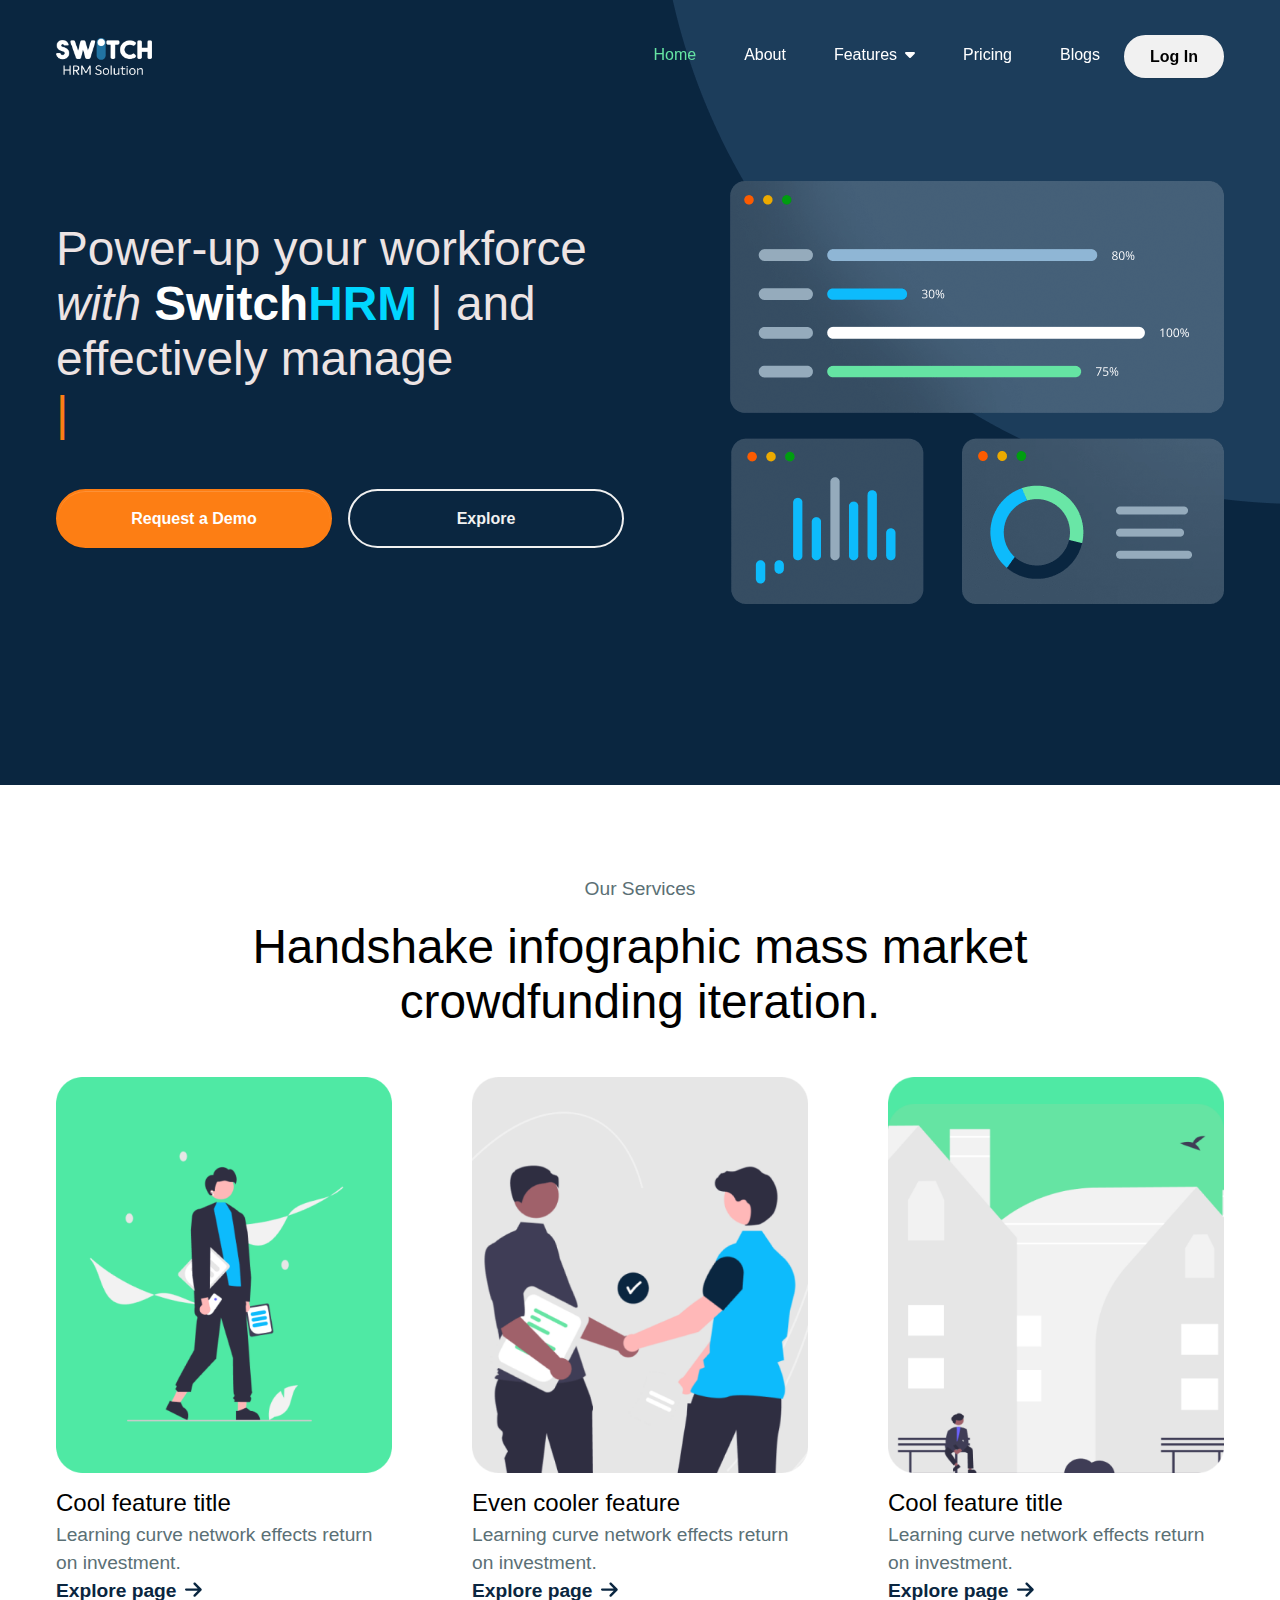
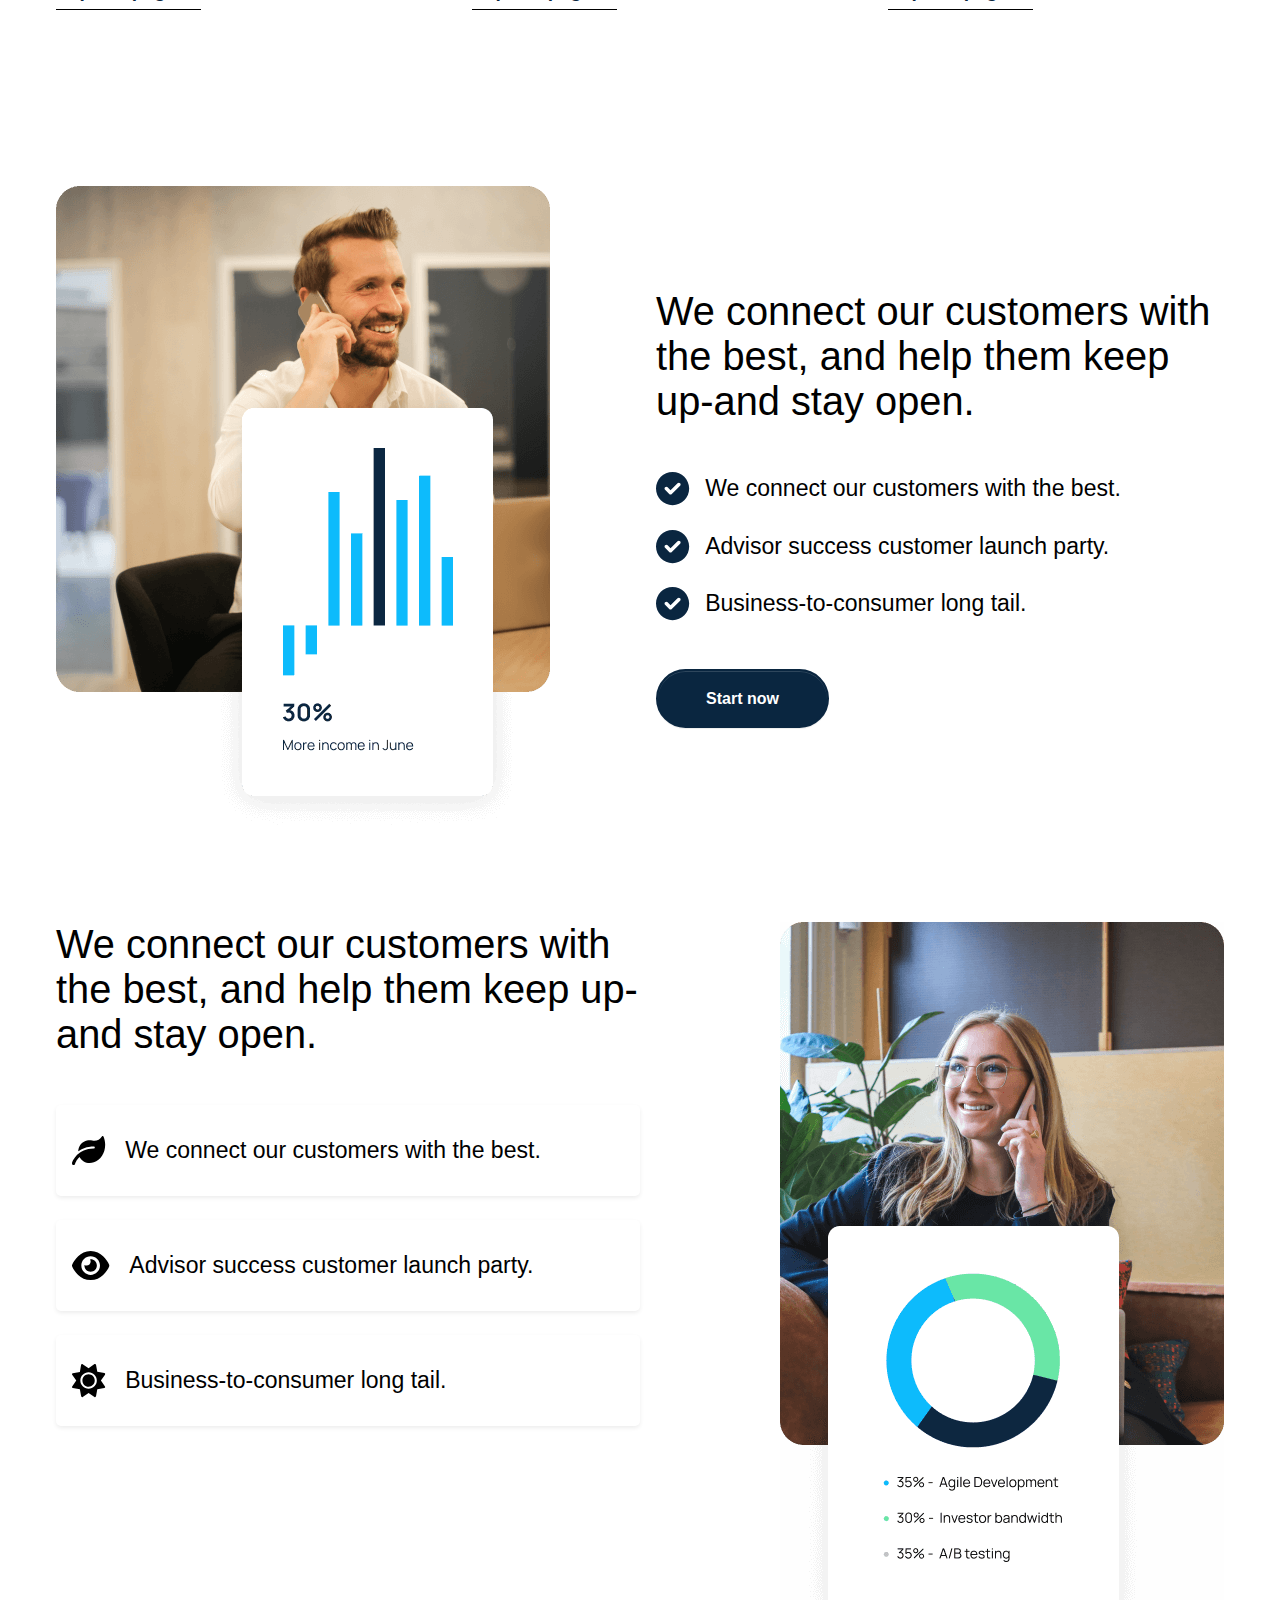
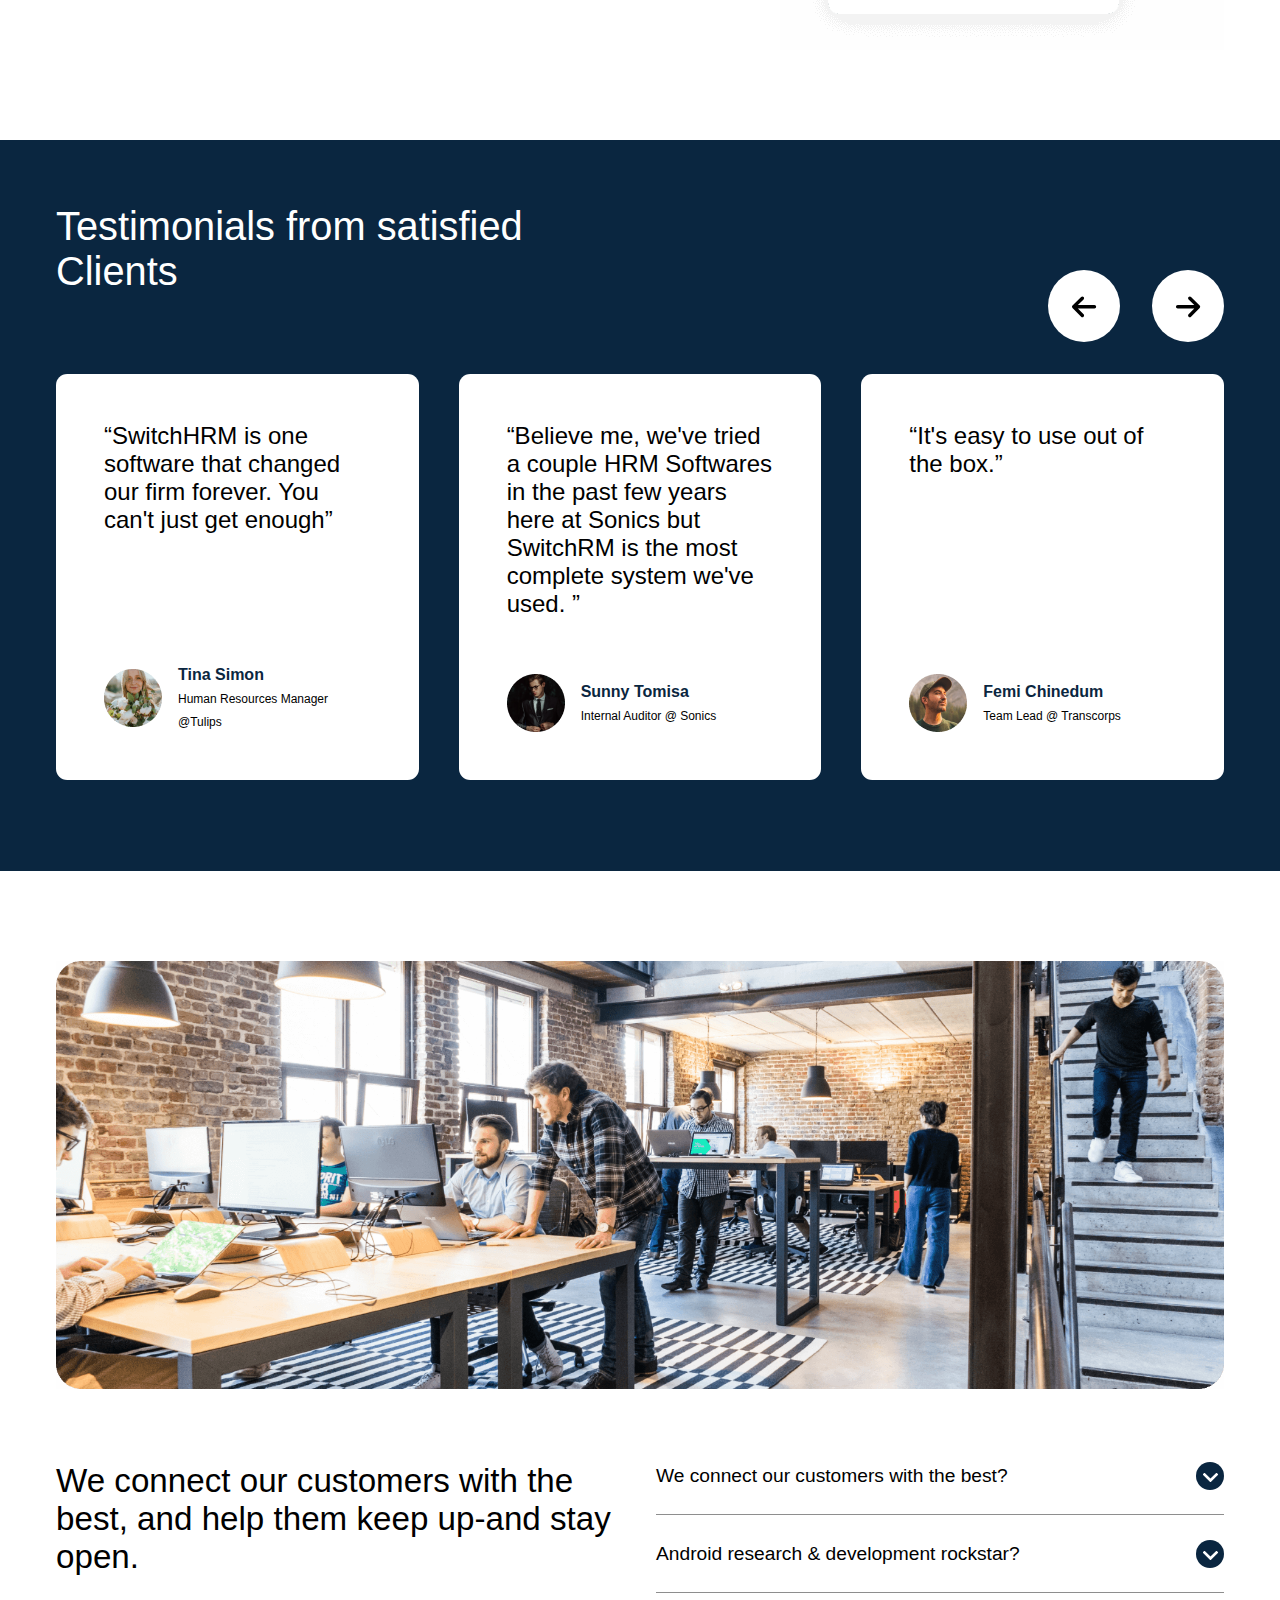
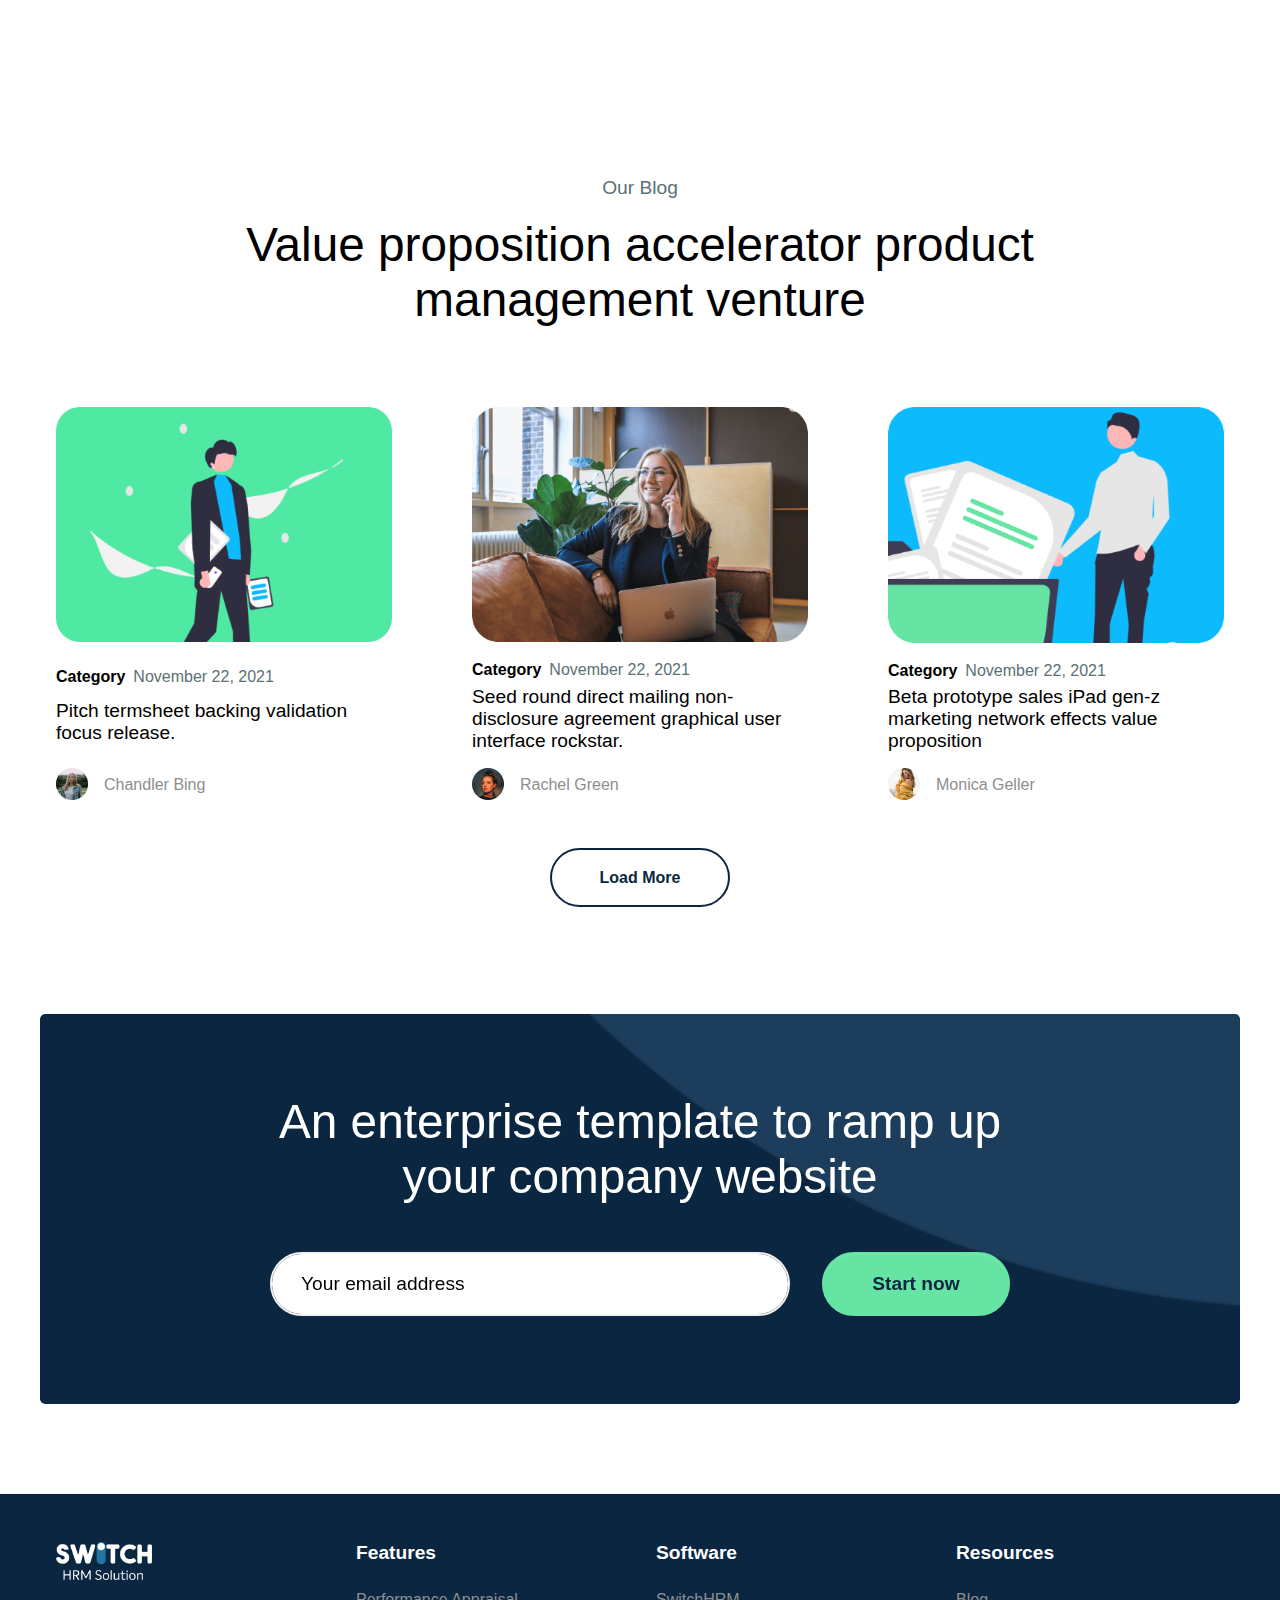
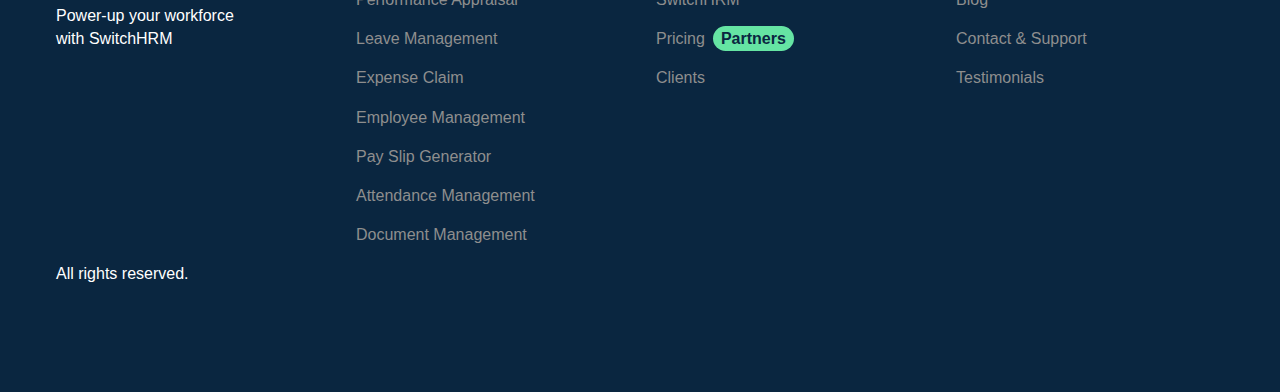
==== index.html @ 2dba0099 "homepage, features, contact sales" ====
<!DOCTYPE html>
<html lang="en-US" dir="ltr">

  <head>
    <meta charset="utf-8">
    <meta http-equiv="X-UA-Compatible" content="IE=edge">
    <meta name="viewport" content="width=device-width, initial-scale=1">

    <title>SwitchHRM</title>


    <!-- ===============================================-->
    <!--    Favicons-->
    <!-- ===============================================-->
    <link rel="apple-touch-icon" sizes="180x180" href="assets/img/favicons/apple-touch-icon.png">
    <link rel="icon" type="image/png" sizes="32x32" href="assets/img/favicons/favicon-32x32.png">
    <link rel="icon" type="image/png" sizes="16x16" href="assets/img/favicons/favicon-16x16.png">
    <link rel="shortcut icon" type="image/x-icon" href="assets/img/favicons/favicon.ico">
    <meta name="theme-color" content="#ffffff">


    <!-- ===============================================-->
    <!--    Stylesheets-->
    <!-- ===============================================-->
    <link rel="preconnect" href="https://fonts.gstatic.com">
    <link href="https://fonts.googleapis.com/css2?family=Manrope:wght@200;300;400;500;600;700&amp;display=swap" rel="stylesheet">
    <link href="vendors/bootstrap/bootstrap.min.css" rel="stylesheet">
    <link href="vendors/prism/prism.css" rel="stylesheet">
    <link href="vendors/swiper/swiper-bundle.min.css" rel="stylesheet">
    <link href="assets/css/theme.css" rel="stylesheet" />

  </head>


  <body>

    <main class="main" id="top">
      <nav class="navbar navbar-expand-lg fixed-top navbar-dark" data-navbar-on-scroll="data-navbar-on-scroll">
        <div class="container"><a class="navbar-brand" href="index.html"><img src="assets/img/Logo.png" class="logo" alt="" /></a>
          <button class="navbar-toggler" type="button" data-bs-toggle="collapse" data-bs-target="#navbarSupportedContent" aria-controls="navbarSupportedContent" aria-expanded="false" aria-label="Toggle navigation"><i class="fa-solid fa-bars text-white fs-3"></i></button>
          <div class="collapse navbar-collapse" id="navbarSupportedContent">
            <ul class="navbar-nav ms-auto mt-2 mt-lg-0">
              <li class="nav-item"><a class="nav-link active" aria-current="page" href="index.html">Home</a></li>
              <li class="nav-item"><a class="nav-link" aria-current="page" href="#">About</a></li>
              <li class="nav-item"><a class="nav-link" aria-current="page" href="#">Features<i class="fa-solid fa-caret-down ms-2"></i></a></li>
              <li class="nav-item"><a class="nav-link" aria-current="page" href="#">Pricing</a></li>
              <li class="nav-item"><a class="nav-link" aria-current="page" href="#">Blogs</a></li>
              <li class="nav-item mt-2 mt-lg-0"><a class="nav-link btn btn-light text-black w-md-25 w-50 w-lg-100" aria-current="page" href="#">Log In</a></li>
            </ul>
          </div>
        </div>
      </nav>
      <div class="bg-dark"><img class="img-fluid position-absolute end-0" src="assets/img/hero/hero-bg.png" alt="" />


        <section>
          <div class="container">
            <div class="row align-items-center py-lg-8 py-6">
              <div class="col-lg-6 text-center text-lg-start">

                <h1 class="banner fs-5 fs-xl-6 mb-4 pb-4">Power-up your workforce <i class="font-italic">with</i> <span id="switchHRM-text">Switch<span id="HRM-text">HRM</span></span>
                  | and effectively manage 
                  <div class="">
                    <span class="features-typed text-warning"></span>
                  <span style="visibility:hidden;">|</span>

                  </div>
                  
                </h1>
                
                <div class="d-sm-flex align-items-center gap-3">
                  <button class="btn btn-warning text-white mb-3 w-75">Request a Demo</button>
                  <button class="btn btn-outline-light mb-3 w-75">Explore</button>
                </div>
              </div>
              <div class="col-lg-6 text-center text-lg-end mt-3 mt-lg-0"><img class="img-fluid" src="assets/img/hero/hero-graphics.png" alt="" /></div>
            </div>

            <!-- <div class="swiper" id="partners">
              <div class="swiper-container swiper-shadow swiper-theme" data-swiper='{"slidesPerView":2,"breakpoints":{"640":{"slidesPerView":2,"spaceBetween":20},"768":{"slidesPerView":4,"spaceBetween":40},"992":{"slidesPerView":5,"spaceBetween":40},"1024":{"slidesPerView":4,"spaceBetween":50},"1025":{"slidesPerView":6,"spaceBetween":50}},"spaceBetween":10,"grabCursor":true,"pagination":{"el":".swiper-pagination","clickable":true},"loop":true,"freeMode":true,"autoplay":{"delay":2500,"disableOnInteraction":false}}'>
                <div class="swiper-wrapper">
                  <div class="swiper-slide text-center"><img src="assets/img/logos/boldo.png" alt="" /></div>
                  <div class="swiper-slide text-center"><img src="assets/img/logos/presto.png" alt="" /></div>
                  <div class="swiper-slide text-center"><img src="assets/img/logos/boldo.png" alt="" /></div>
                  <div class="swiper-slide text-center"><img src="assets/img/logos/presto.png" alt="" /></div>
                  <div class="swiper-slide text-center"><img src="assets/img/logos/boldo.png" alt="" /></div>
                  <div class="swiper-slide text-center"><img src="assets/img/logos/presto.png" alt="" /></div>
                </div>
              </div>
            </div> -->
          </div>
          <!-- end of .container-->

        </section>
        </div>


      <section>

        <div class="container">
          <p class="text-center fs-1">Our Services</p>
          <h2 class="mx-auto text-center fs-lg-6 fs-md-5 w-lg-75">Handshake infographic mass market crowdfunding iteration.</h2>
          <div class="row gx-xl-7 mt-5">
            <div class="col-md-4 mb-6 mb-md-0 text-center text-md-start"><img class="w-50 w-md-100" src="assets/img/services/1.png" alt="" />
              <h4 class="mt-3 my-1">Cool feature title</h4>
              <p class="fs-1 mb-0">Learning curve network effects return on investment.</p><a class="text-dark fs-1 pb-2 fw-bold border-black border-bottom text-decoration-none" href="#">Explore page<i class="fa-solid fa-arrow-right ms-2"></i></a>
            </div>
            <div class="col-md-4 mb-6 mb-md-0 text-center text-md-start"><img class="w-50 w-md-100" src="assets/img/services/2.png" alt="" />
              <h4 class="mt-3 my-1">Even cooler feature</h4>
              <p class="fs-1 mb-0">Learning curve network effects return on investment.</p><a class="text-dark fs-1 pb-2 fw-bold border-black border-bottom text-decoration-none" href="#">Explore page<i class="fa-solid fa-arrow-right ms-2"></i></a>
            </div>
            <div class="col-md-4 mb-6 mb-md-0 text-center text-md-start"><img class="w-50 w-md-100" src="assets/img/services/3.png" alt="" />
              <h4 class="mt-3 my-1">Cool feature title</h4>
              <p class="fs-1 mb-0">Learning curve network effects return on investment.</p><a class="text-dark fs-1 pb-2 fw-bold border-black border-bottom text-decoration-none" href="#">Explore page<i class="fa-solid fa-arrow-right ms-2"></i></a>
            </div>
          </div>
        </div>
        <!-- end of .container-->

      </section>
 
      
      <section>
        <div class="container">
          <div class="row align-items-center">
            <div class="col-lg-6 text-center text-lg-start"><img class="img-fluid" src="assets/img/offer/1.png" alt="" /></div>
            <div class="col-lg-6">
              <h1 class="fs-xl-5 fs-lg-4 fs-3">We connect our customers with the best, and help them keep up-and stay open.</h1>
              <ul class="list-unstyled my-xl-5 my-3">
                <li class="fs-2 my-4 d-flex align-items-center gap-3 text-black"><i class="fa-solid fa-circle-check fs-4 text-dark"></i><span>We connect our customers with the best.</span></li>
                <li class="fs-2 my-4 d-flex align-items-center gap-3 text-black"><i class="fa-solid fa-circle-check fs-4 text-dark"></i><span>Advisor success customer launch party.</span></li>
                <li class="fs-2 my-4 d-flex align-items-center gap-3 text-black"><i class="fa-solid fa-circle-check fs-4 text-dark"></i><span>Business-to-consumer long tail.</span></li>
              </ul>
              <button class="btn btn-dark">Start now</button>
            </div>
          </div>
        </div>
      </section>
 


      <section class="pt-8 pt-lg-0">
        <div class="container">
          <div class="d-flex flex-column-reverse flex-lg-row">
            <div class="col-lg-6">
              <h1 class="fs-lg-4 fs-md-3 fs-xl-5 mb-5">We connect our customers with the best, and help them keep up-and stay open.</h1>
              <ul class="list-unstyled">
                <li class="fs-2 shadow-sm offer-list-item"><i class="fa-solid fa-leaf fs-lg-4 fs-3"></i><span>We connect our customers with the best.</span></li>
                <li class="fs-2 shadow-sm offer-list-item"><i class="fa-solid fa-eye fs-lg-4 fs-3"></i><span>Advisor success customer launch party.</span></li>
                <li class="fs-2 shadow-sm offer-list-item"><i class="fa-solid fa-sun fs-lg-4 fs-3"></i><span>Business-to-consumer long tail.</span></li>
              </ul>
            </div>
            <div class="col-lg-6 text-center text-lg-end"><img class="img-fluid" src="assets/img/offer/2.png" alt="" /></div>
          </div>
        </div>
      </section>

      

      <section class="bg-dark pt-6">

        <div class="container">
          <div class="col-md-6">
            <h1 class="text-white fs-lg-5 fs-md-3 fs-2">Testimonials from satisfied Clients</h1>
          </div>
          <div class="swiper mt-7">
            <div class="swiper-container swiper-theme" data-swiper='{"slidesPerView":1,"breakpoints":{"640":{"slidesPerView":1,"spaceBetween":10},"768":{"slidesPerView":2,"spaceBetween":20},"1025":{"slidesPerView":3,"spaceBetween":40}},"spaceBetween":10,"grabCursor":true,"pagination":{"el":".swiper-pagination","clickable":true},"navigation":{"nextEl":".swiper-button-next","prevEl":".swiper-button-prev"},"loop":true,"freeMode":true,"loopedSlides":3}'>
              <div class="swiper-wrapper">

                <div class="swiper-slide bg-white p-5 rounded-3 h-auto">
                  <div class="d-flex flex-column justify-content-between h-100">
                    <h4 class="text-black">“SwitchHRM is one software that changed our firm forever. You can't just get enough”</h4>
                    <div class="d-flex align-items-center gap-3 mt-5"><img src="assets/img/review/1.png" alt="" />
                      <div class="text-black">
                        <p class="mb-0 fw-bold text-dark">Tina Simon</p><small>Human Resources Manager @Tulips </small>
                      </div>
                    </div>
                  </div>
                </div>
                <div class="swiper-slide bg-white p-5 rounded-3 h-auto">
                  <div class="d-flex flex-column justify-content-between h-100">
                    <h4 class="text-black">“Believe me, we've tried a couple HRM Softwares in the past few years here at Sonics but SwitchRM is the most complete system we've used. ”</h4>
                    <div class="d-flex align-items-center gap-3 mt-5"><img src="assets/img/review/2.png" alt="" />
                      <div class="text-black">
                        <p class="mb-0 fw-bold text-dark">Sunny Tomisa</p><small>Internal Auditor @ Sonics</small>
                      </div>
                    </div>
                  </div>
                </div>
                <div class="swiper-slide bg-white p-5 rounded-3 h-auto">
                  <div class="d-flex flex-column justify-content-between h-100">
                    <h4 class="text-black">“It's easy to use out of the box.”</h4>
                    <div class="d-flex align-items-center gap-3 mt-5"><img src="assets/img/review/3.png" alt="" />
                      <div class="text-black">
                        <p class="mb-0 fw-bold text-dark">Femi Chinedum</p><small>Team Lead @ Transcorps</small>
                      </div>
                    </div>
                  </div>
                </div>
                <div class="swiper-slide bg-white p-5 rounded-3 h-auto">
                  <div class="d-flex flex-column justify-content-between h-100">
                    <h4 class="text-black">“Well, I think it's a 5 star rating from me”</h4>
                    <div class="d-flex align-items-center gap-3 mt-5"><img src="assets/img/review/1.png" alt="" />
                      <div class="text-black">
                        <p class="mb-0 fw-bold text-dark">Albus Dumbledore</p><small>Manager @ Howarts</small>
                      </div>
                    </div>
                  </div>
                </div>
              </div>
            </div>
            <div class="swiper-button-next"><span class="fas fa-arrow-right fs-lg-3 fs-2"></span></div>
            <div class="swiper-button-prev"><span class="fas fa-arrow-left fs-lg-3 fs-2"></span></div>
          </div>
        </div>
        <!-- end of .container-->

      </section>
      <!-- <section> close ============================-->
      <!-- ============================================-->




      <!-- ============================================-->
      <!-- <section> begin ============================-->
      <section>

        <div class="container"><img class="img-fluid" src="assets/img/offer/3.png" alt="" />
          <div class="row mt-5 align-items-center">
            <div class="col-md-6">
              <h2 class="fs-md-4 fs-3 pt-3">We connect our customers with the best, and help them keep up-and stay open.</h2>
            </div>
            <div class="col-md-6">
              <div class="accordion accordion-flush" id="accordionFlushExample">
                <div class="accordion-item"></div>
                <h2 class="accordion-header border-bottom" id="srgdgfdgdgg45">
                  <button class="accordion-button collapsed text-black" type="button" data-bs-toggle="collapse" data-bs-target="#srgdgfdgdgg45tyuu" aria-expanded="false" aria-controls="srgdgfdgdgg45"><span class="fs-1 pe-3">We connect our customers with the best?</span></button>
                </h2>
                <div class="accordion-collapse collapse" aria-labelledby="srgdgfdgdgg45" data-bs-parent="#accordionFlushExample" id="srgdgfdgdgg45tyuu">
                  <div class="accordion-body">
                    <p class="mb-0">Placeholder content for this accordion, which is intended to demonstrate the accordion-flush class. This is the first item's accordion body.</p>
                  </div>
                </div>
                <div class="accordion-item"></div>
                <h2 class="accordion-header border-bottom" id="sxvdgrfhfh276">
                  <button class="accordion-button collapsed text-black" type="button" data-bs-toggle="collapse" data-bs-target="#srgdgfdgdgg45tyuu5ghj" aria-expanded="false" aria-controls="sxvdgrfhfh276"><span class="fs-1 pe-3">Android research &amp; development rockstar? </span></button>
                </h2>
                <div class="accordion-collapse collapse" aria-labelledby="sxvdgrfhfh276" data-bs-parent="#accordionFlushExample" id="srgdgfdgdgg45tyuu5ghj">
                  <div class="accordion-body">
                    <p class="mb-0">Placeholder content for this accordion, which is intended to demonstrate the accordion-flush class. This is the first item's accordion body.</p>
                  </div>
                </div>
              </div>
            </div>
          </div>
        </div>
        <!-- end of .container-->

      </section>
      <!-- <section> close ============================-->
      <!-- ============================================-->




      <!-- ============================================-->
      <!-- <section> begin ============================-->
      <section class="pb-0">

        <div class="container">
          <p class="text-center text-gray fs-1">Our Blog</p>
          <h2 class="mx-auto text-center fs-lg-6 fs-md-5 w-lg-75">Value proposition accelerator product management venture</h2>
          <div class="row mt-7 gx-xl-7">
            <div class="col-md-4 text-center text-md-start h-auto mb-5">
              <div class="d-flex justify-content-between flex-column h-100"><a href="#"><img class="w-75 w-md-100 rounded-2" src="assets/img/blog/1.png" alt="" /></a>
                <div class="d-flex align-items-center justify-content-center justify-content-md-start gap-2 mt-3"><a href="#">
                    <p class="fw-bold mb-0 text-black">Category</p>
                  </a>
                  <p class="mb-0">November 22, 2021</p>
                </div><a href="#">
                  <h5 class="mt-1 mb-3 fs-0 fs-md-1">Pitch termsheet backing validation focus release.</h5>
                </a>
                <div class="d-flex align-items-center justify-content-center justify-content-md-start gap-3"><img class="img-fluid" src="assets/img/blog/profile1.png" alt="" /><a href="#">
                    <p class="mb-0 text-gray">Chandler Bing</p>
                  </a></div>
              </div>
            </div>
            <div class="col-md-4 text-center text-md-start h-auto mb-5">
              <div class="d-flex justify-content-between flex-column h-100"><a href="#"><img class="w-75 w-md-100 rounded-2" src="assets/img/blog/2.png" alt="" /></a>
                <div class="d-flex align-items-center justify-content-center justify-content-md-start gap-2 mt-3"><a href="#">
                    <p class="fw-bold mb-0 text-black">Category</p>
                  </a>
                  <p class="mb-0">November 22, 2021</p>
                </div><a href="#">
                  <h5 class="mt-1 mb-3 fs-0 fs-md-1">Seed round direct mailing non-disclosure agreement graphical user interface rockstar.</h5>
                </a>
                <div class="d-flex align-items-center justify-content-center justify-content-md-start gap-3"><img class="img-fluid" src="assets/img/blog/profile2.png" alt="" /><a href="#">
                    <p class="mb-0 text-gray">Rachel Green</p>
                  </a></div>
              </div>
            </div>
            <div class="col-md-4 text-center text-md-start h-auto mb-5">
              <div class="d-flex justify-content-between flex-column h-100"><a href="#"><img class="w-75 w-md-100 rounded-2" src="assets/img/blog/3.png" alt="" /></a>
                <div class="d-flex align-items-center justify-content-center justify-content-md-start gap-2 mt-3"><a href="#">
                    <p class="fw-bold mb-0 text-black">Category</p>
                  </a>
                  <p class="mb-0">November 22, 2021</p>
                </div><a href="#">
                  <h5 class="mt-1 mb-3 fs-0 fs-md-1">Beta prototype sales iPad gen-z marketing network effects value proposition</h5>
                </a>
                <div class="d-flex align-items-center justify-content-center justify-content-md-start gap-3"><img class="img-fluid" src="assets/img/blog/profile3.png" alt="" /><a href="#">
                    <p class="mb-0 text-gray">Monica Geller</p>
                  </a></div>
              </div>
            </div>
          </div>
          <div class="text-center mb-3">
            <button class="btn btn-outline-dark">Load More</button>
          </div>
        </div>
        <!-- end of .container-->

      </section>
      <!-- <section> close ============================-->
      <!-- ============================================-->


    </main>
    <!-- ===============================================-->
    <!--    End of Main Content-->
    <!-- ===============================================-->




    <!-- ============================================-->
    <!-- <section> begin ============================-->
    <section>

      <div class="container bg-dark overflow-hidden rounded-1">
        <div class="bg-holder" style="background-image:url(assets/img/promo/promo-bg.png);">
        </div>
        <!--/.bg-holder-->

        <div class="px-5 py-7 position-relative">
          <h1 class="text-center w-lg-75 mx-auto fs-lg-6 fs-md-4 fs-3 text-white">An enterprise template to ramp up your company website</h1>
          <div class="row justify-content-center mt-5">
            <div class="col-auto w-100 w-lg-50">
              <input class="form-control mb-2 border-light fs-1" type="email" placeholder="Your email address" />
            </div>
            <div class="col-auto mt-2 mt-lg-0">
              <button class="btn btn-success text-dark fs-1">Start now</button>
            </div>
          </div>
        </div>
      </div>
      <!-- end of .container-->

    </section>
    <!-- <section> close ============================-->
    <!-- ============================================-->




    <!-- ============================================-->
    <!-- <section> begin ============================-->
    <section class="pt-0 bg-dark text-white">

      <div class="container">
        <div class="row justify-content-between">
          <div class="col-lg-3 col-sm-12">
            <a class="navbar-brand" href="index.html">
              <img src="assets/img/Logo.png" class="logo img-fluid mt-5 mb-4" src="assets/img/black-logo.png" alt="" />
            </a>
            <p class="w-lg-75 text-gray">Power-up your workforce with SwitchHRM</p>
          </div>
          <div class="col-lg-3 col-sm-4">
            <h3 class="fw-bold fs-1 mt-5 mb-4 text-white">Features</h3>
            <ul class="list-unstyled">
              <li class="my-3"><a href="#">Performance Appraisal</a></li>
              <li class="my-3"><a href="#">Leave Management</a></li>
              <li class="my-3"><a href="#">Expense Claim</a></li>
              <li class="my-3"><a href="#">Employee Management</a></li>
              <li class="my-3"><a href="#">Pay Slip Generator</a></li>
              <li class="my-3"><a href="#">Attendance Management</a></li>
              <li class="my-3"><a href="#">Document Management</a></li>
              <li class="my-3"><a href="#"></a></li>
            </ul>
          </div>
          <div class="col-lg-3 col-sm-4">
            <h3 class="fw-bold fs-1 mt-5 mb-4 text-white">Software</h3>
            <ul class="list-unstyled">
              <li class="my-3"><a href="#">SwitchHRM</a></li>
              <li class="my-3"><a href="#">Pricing</a><span class="py-1 px-2 rounded-2 bg-success fw-bold text-dark ms-2">Partners</span></li>
              <li class="my-3"><a href="#">Clients</a></li>
            </ul>
          </div>
          <div class="col-lg-3 col-sm-4">
            <h3 class="fw-bold fs-1 mt-5 mb-4 text-white">Resources</h3>
            <ul class="list-unstyled">
              <li class="mb-3"><a href="#">Blog</a></li>
              <li class="mb-3"><a href="#">Contact & Support</a></li>
              <li class="mb-3"><a href="#">Testimonials</a></li>
            </ul>
          </div>
        </div>
        <p class="text-gray">All rights reserved.</p>
      </div>
      <!-- end of .container-->

    </section>
    <!-- <section> close ============================-->
    <!-- ============================================-->

    <!-- ===============================================-->
    <!--    JavaScripts-->
    <!-- ===============================================-->

    <script src="vendors/jquery/jquery.js"></script>
    <script src="vendors/popper/popper.min.js"></script>
    <script src="vendors/bootstrap/bootstrap.min.js"></script>
    <script src="vendors/anchorjs/anchor.min.js"></script>
    <script src="vendors/is/is.min.js"></script>
    <script src="vendors/fontawesome/all.min.js"></script>
    <script src="vendors/lodash/lodash.min.js"></script>
    <script src="https://polyfill.io/v3/polyfill.min.js?features=window.scroll"></script>
    <script src="vendors/prism/prism.js"></script>
    <script src="vendors/swiper/swiper-bundle.min.js"></script>
    <script src="vendors/typed.js/typed.min.js"></script>
    <script src="assets/js/theme.js"></script>

  </body>

</html>
---- vendors/prism/prism.css ----
/**
 * prism.js default theme for JavaScript, CSS and HTML
 * Based on dabblet (http://dabblet.com)
 * @author Lea Verou
 */

code[class*="language-"],
pre[class*="language-"] {
	color: black;
	background: none;
	text-shadow: 0 1px white;
	font-family: Consolas, Monaco, 'Andale Mono', 'Ubuntu Mono', monospace;
	font-size: 1em;
	text-align: left;
	white-space: pre;
	word-spacing: normal;
	word-break: normal;
	word-wrap: normal;
	line-height: 1.5;

	-moz-tab-size: 4;
	-o-tab-size: 4;
	tab-size: 4;

	-webkit-hyphens: none;
	-moz-hyphens: none;
	-ms-hyphens: none;
	hyphens: none;
}

pre[class*="language-"]::-moz-selection, pre[class*="language-"] ::-moz-selection,
code[class*="language-"]::-moz-selection, code[class*="language-"] ::-moz-selection {
	text-shadow: none;
	background: #b3d4fc;
}

pre[class*="language-"]::selection, pre[class*="language-"] ::selection,
code[class*="language-"]::selection, code[class*="language-"] ::selection {
	text-shadow: none;
	background: #b3d4fc;
}

@media print {
	code[class*="language-"],
	pre[class*="language-"] {
		text-shadow: none;
	}
}

/* Code blocks */
pre[class*="language-"] {
	padding: 1em;
	margin: .5em 0;
	overflow: auto;
}

:not(pre) > code[class*="language-"],
pre[class*="language-"] {
	background: #f5f2f0;
}

/* Inline code */
:not(pre) > code[class*="language-"] {
	padding: .1em;
	border-radius: .3em;
	white-space: normal;
}

.token.comment,
.token.prolog,
.token.doctype,
.token.cdata {
	color: slategray;
}

.token.punctuation {
	color: #999;
}

.token.namespace {
	opacity: .7;
}

.token.property,
.token.tag,
.token.boolean,
.token.number,
.token.constant,
.token.symbol,
.token.deleted {
	color: #905;
}

.token.selector,
.token.attr-name,
.token.string,
.token.char,
.token.builtin,
.token.inserted {
	color: #690;
}

.token.operator,
.token.entity,
.token.url,
.language-css .token.string,
.style .token.string {
	color: #9a6e3a;
	/* This background color was intended by the author of this theme. */
	background: hsla(0, 0%, 100%, .5);
}

.token.atrule,
.token.attr-value,
.token.keyword {
	color: #07a;
}

.token.function,
.token.class-name {
	color: #DD4A68;
}

.token.regex,
.token.important,
.token.variable {
	color: #e90;
}

.token.important,
.token.bold {
	font-weight: bold;
}
.token.italic {
	font-style: italic;
}

.token.entity {
	cursor: help;
}
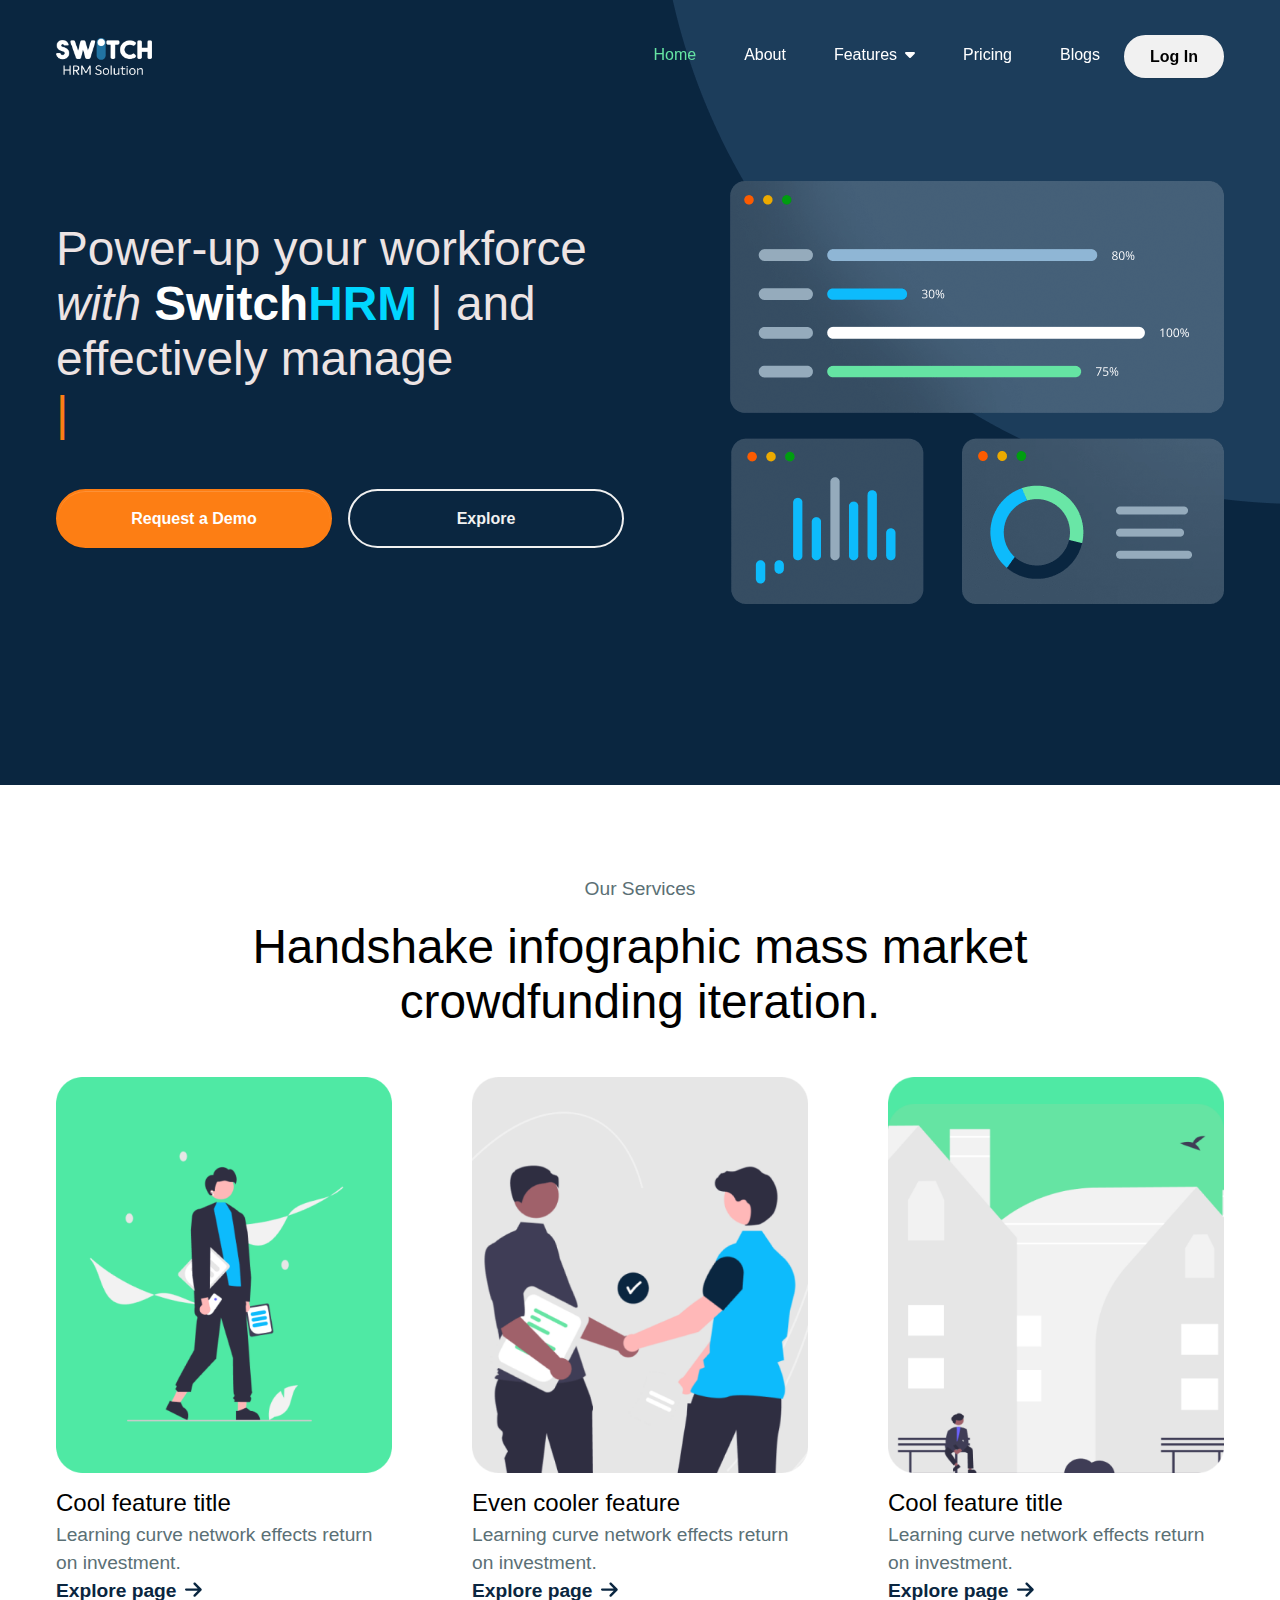
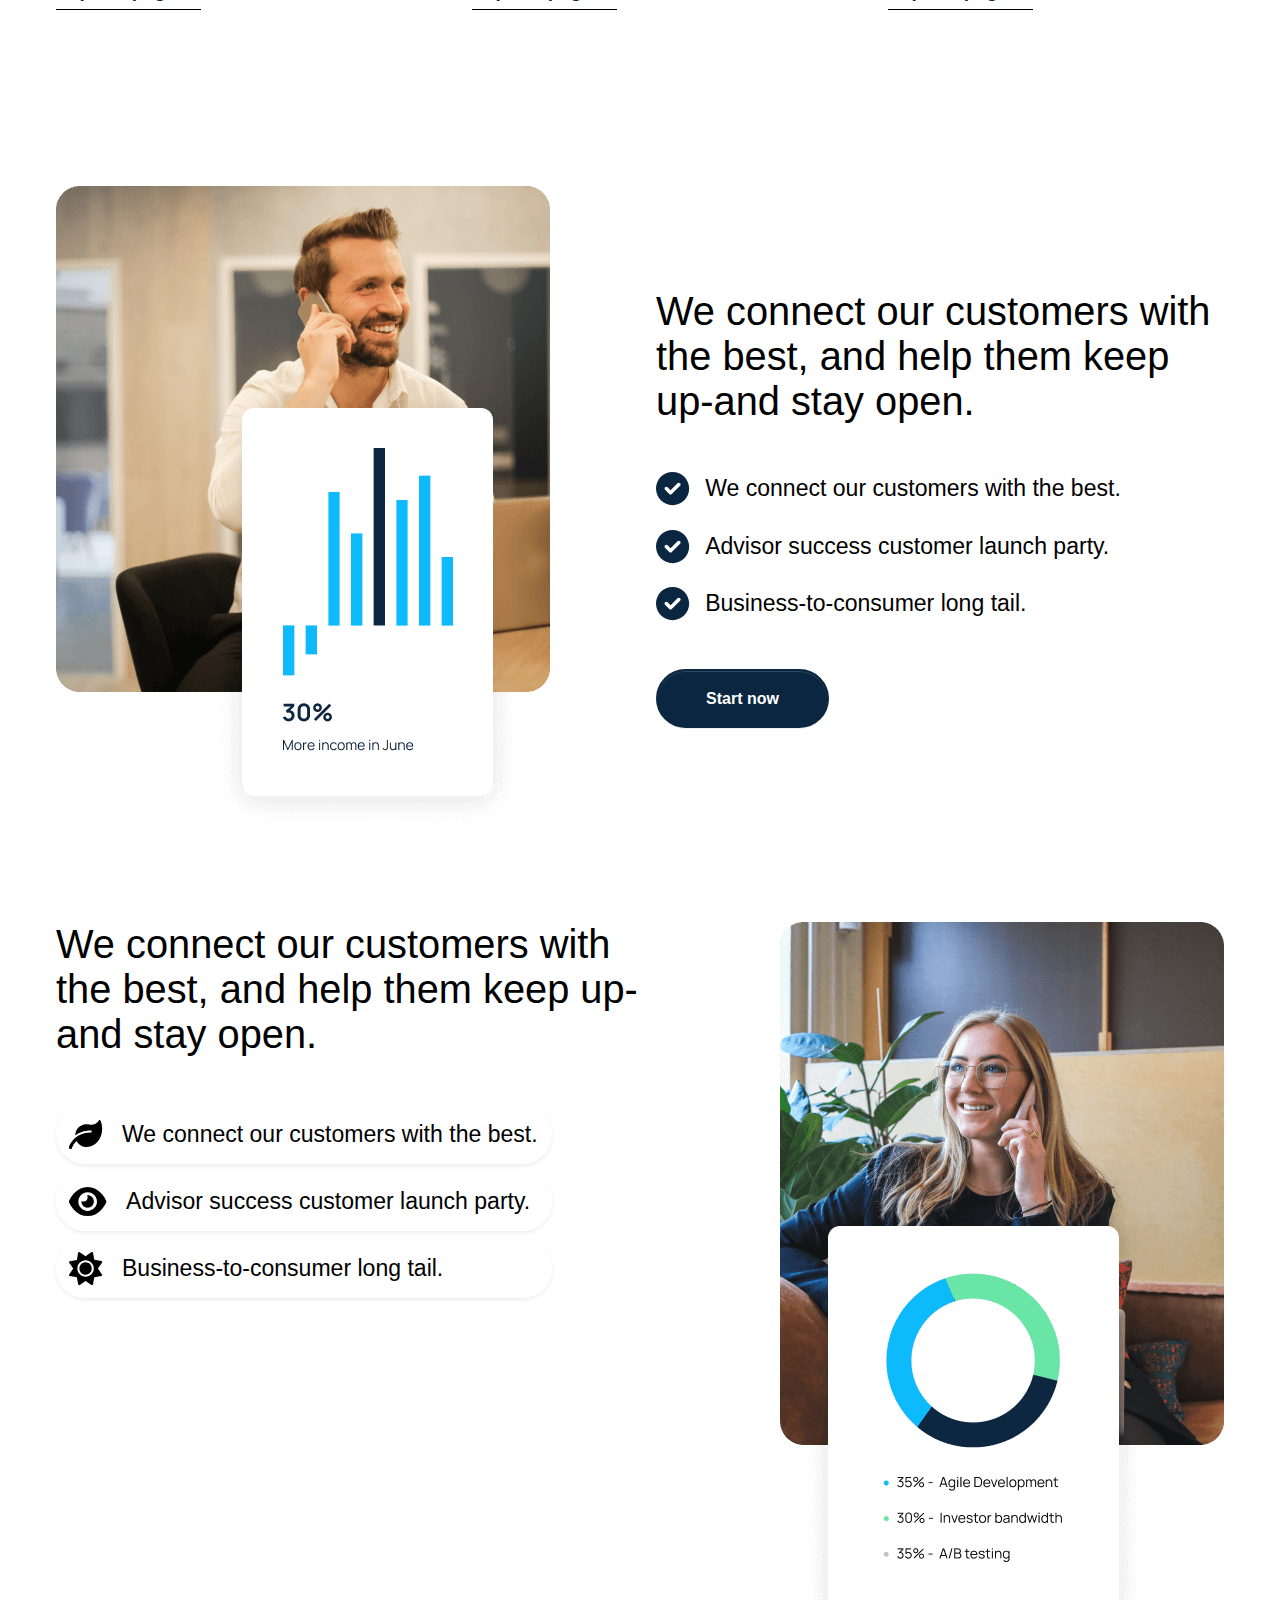
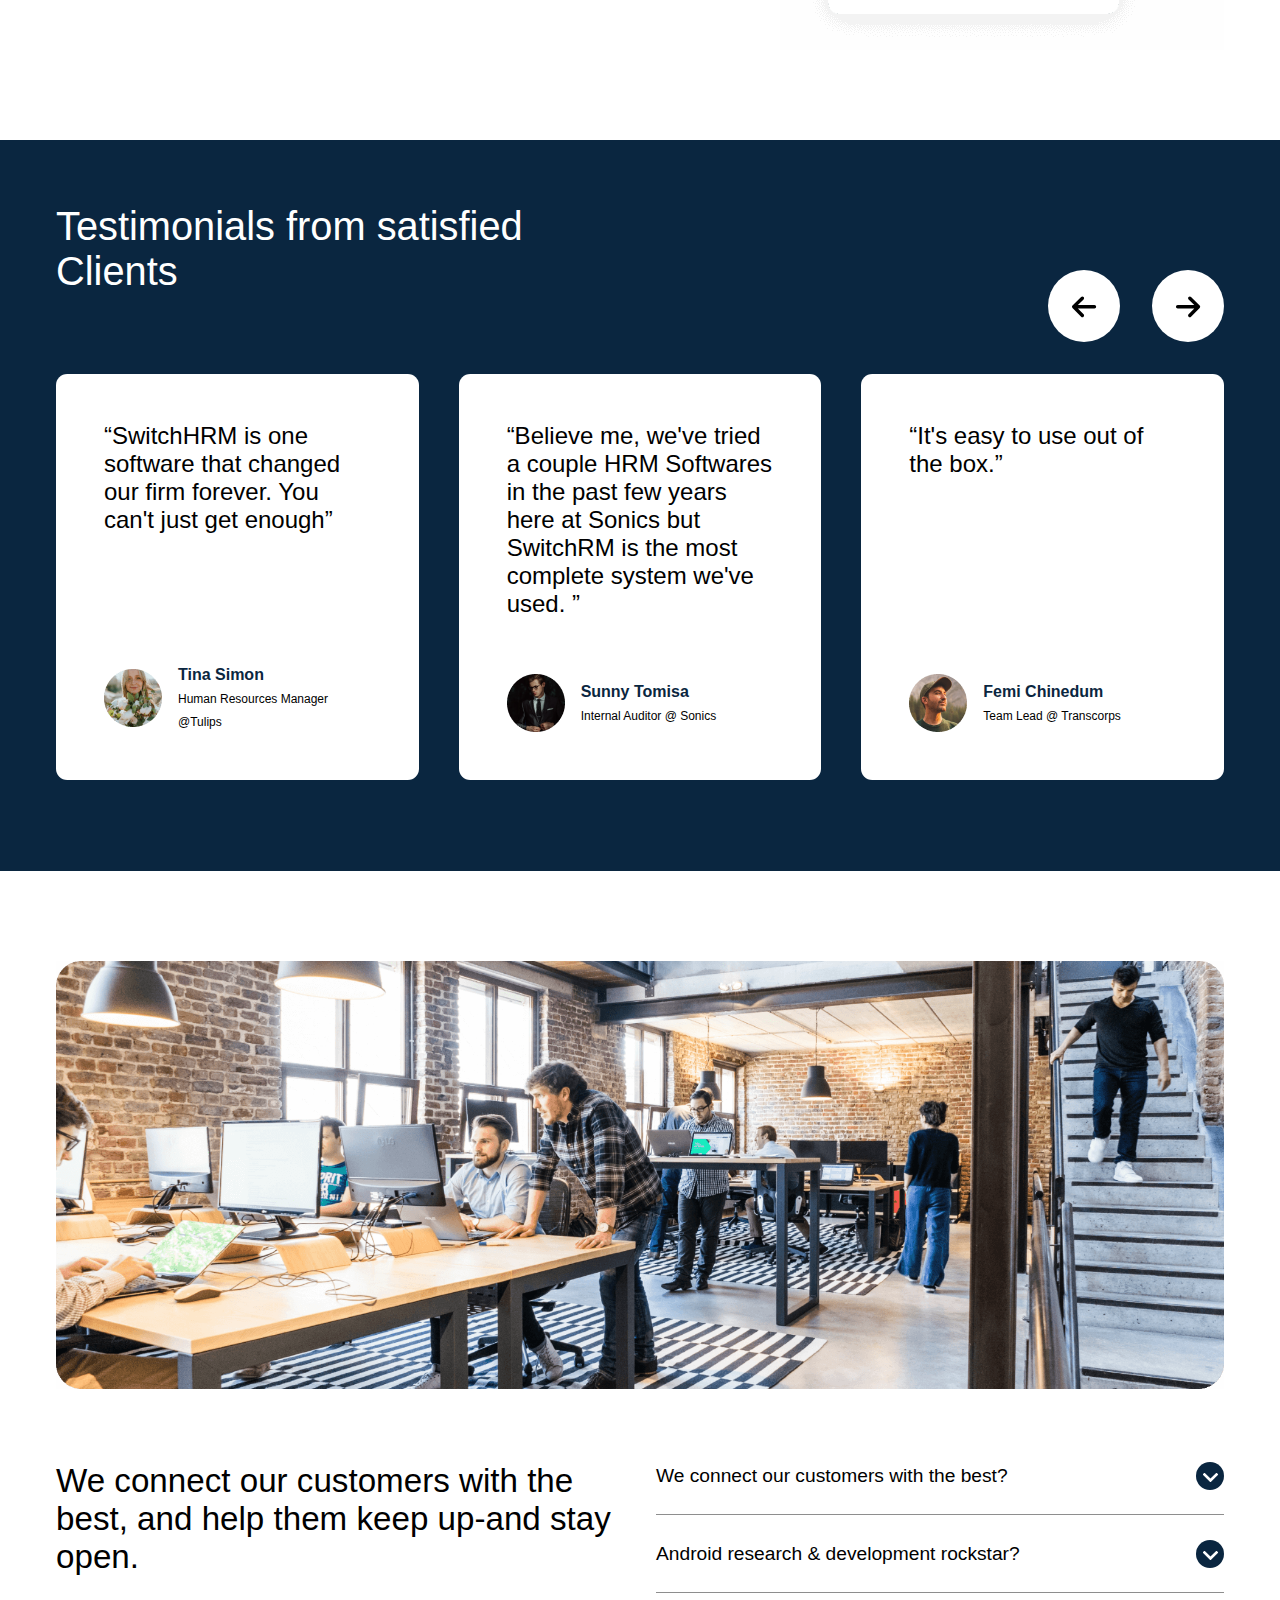
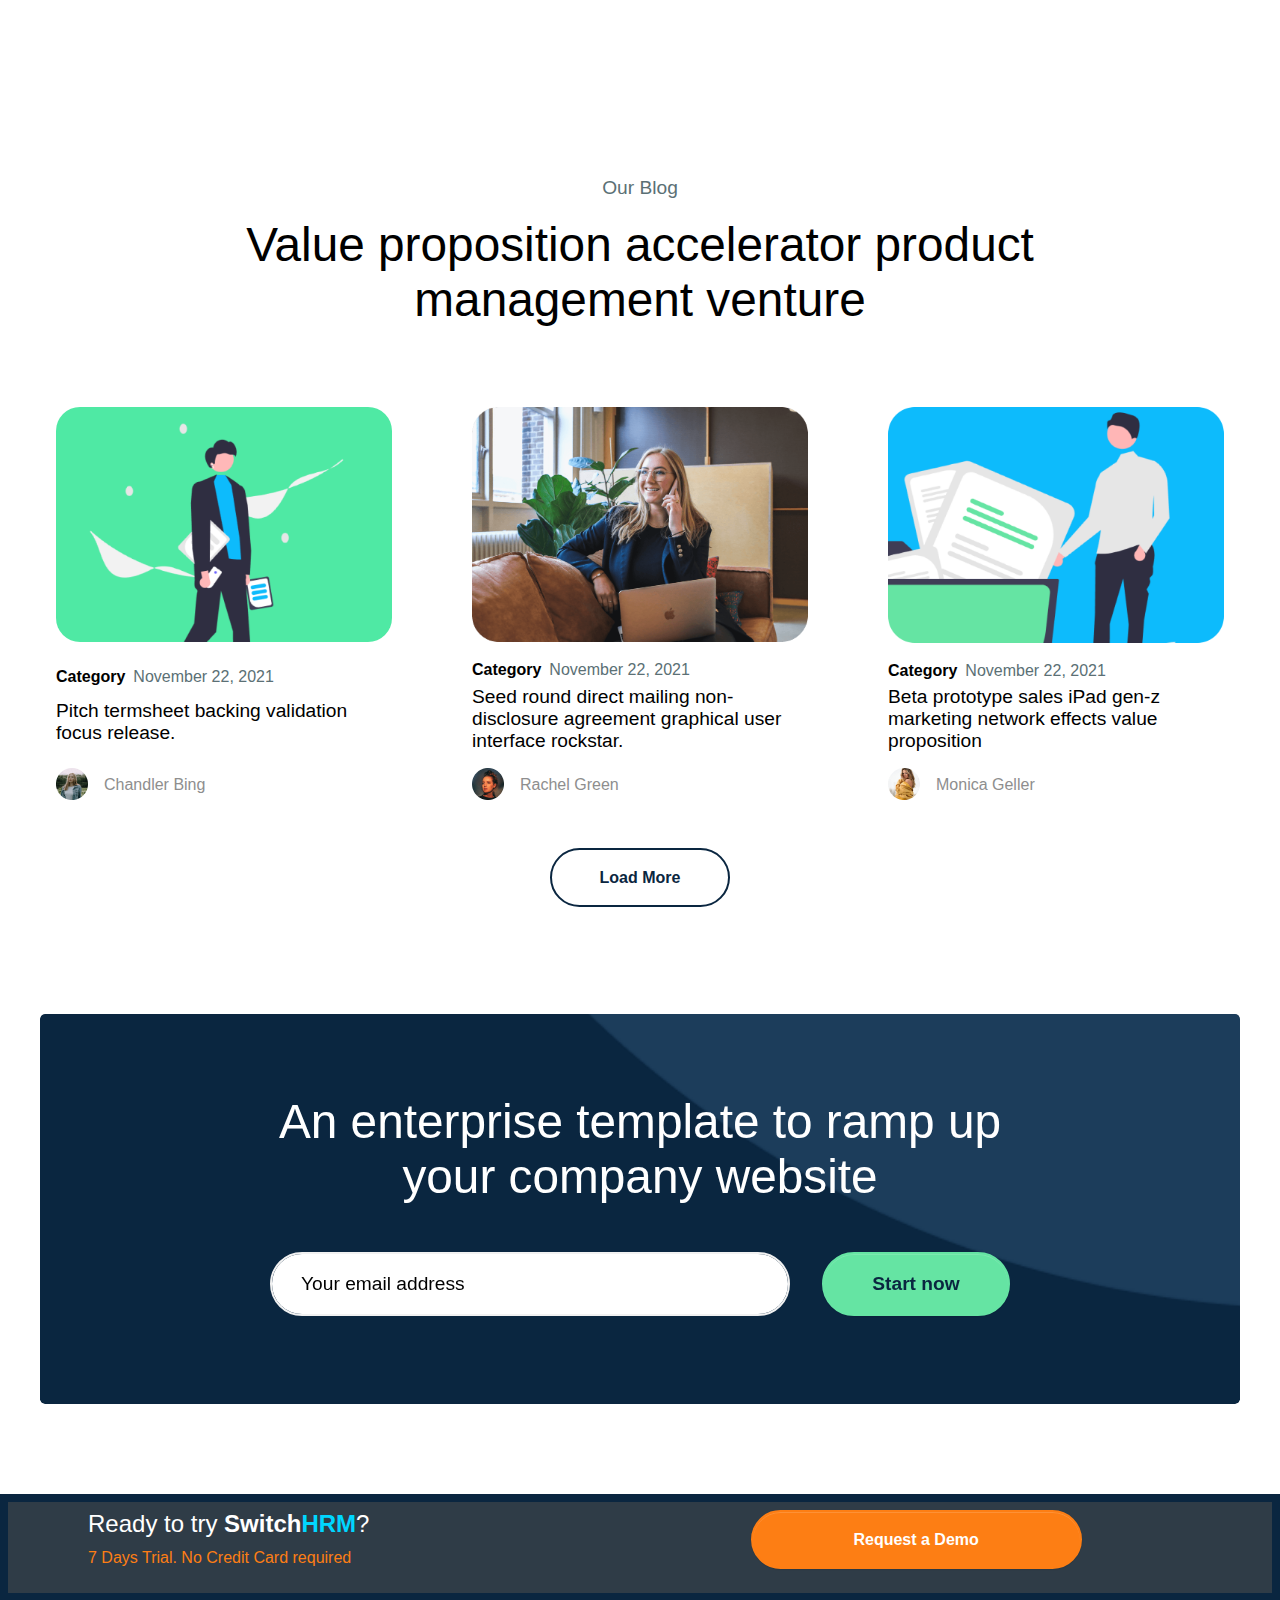
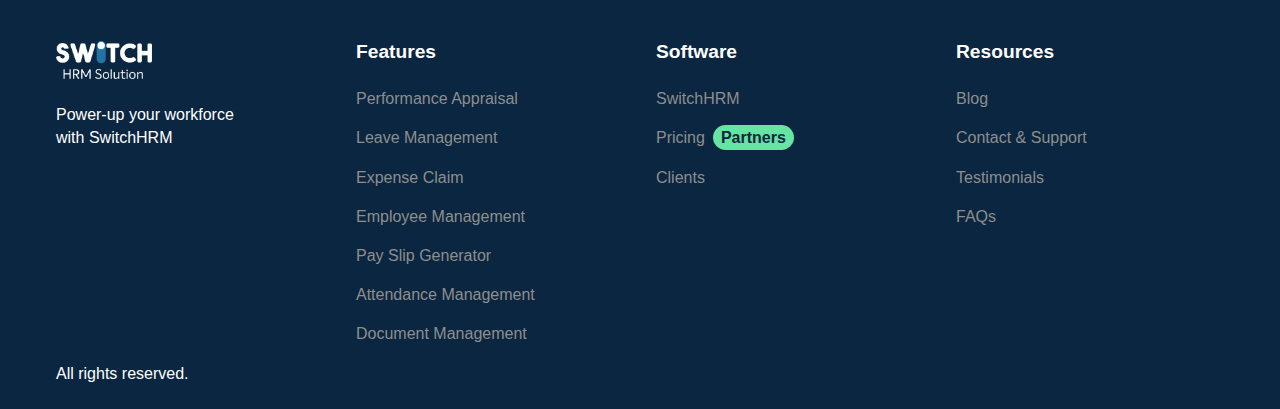
==== commit 04cf57e3: "FAQ" ====
--- a/index.html
+++ b/index.html
@@ -216,14 +216,8 @@
         <!-- end of .container-->
 
       </section>
-      <!-- <section> close ============================-->
-      <!-- ============================================-->
-
-
-
-
-      <!-- ============================================-->
-      <!-- <section> begin ============================-->
+      
+
       <section>
 
         <div class="container"><img class="img-fluid" src="assets/img/offer/3.png" alt="" />
@@ -255,17 +249,10 @@
             </div>
           </div>
         </div>
-        <!-- end of .container-->
-
-      </section>
-      <!-- <section> close ============================-->
-      <!-- ============================================-->
-
-
-
-
-      <!-- ============================================-->
-      <!-- <section> begin ============================-->
+
+      </section>
+    
+      
       <section class="pb-0">
 
         <div class="container">
@@ -364,10 +351,20 @@
 
 
 
-    <!-- ============================================-->
-    <!-- <section> begin ============================-->
-    <section class="pt-0 bg-dark text-white">
-
+    <footer class="p-2 bg-dark text-white">
+      <section class="py-2 d-flex align-items-center" style="background-color: rgb(47, 60, 71);">
+        <div class="container px-lg-5">
+          <div class="row">
+            <div class="col-md-7">
+              <h4 class="text-white">Ready to try <span id="switchHRM-text">Switch<span id="HRM-text">HRM</span></span>?</h4>
+              <p class="text-warning">7 Days Trial. No Credit Card required</p>
+            </div>
+            <div class="col-md-5">
+              <button class="btn btn-warning text-white mb-3 w-75">Request a Demo</button>
+            </div>
+          </div>
+        </div>
+      </section>
       <div class="container">
         <div class="row justify-content-between">
           <div class="col-lg-3 col-sm-12">
@@ -393,7 +390,8 @@
             <h3 class="fw-bold fs-1 mt-5 mb-4 text-white">Software</h3>
             <ul class="list-unstyled">
               <li class="my-3"><a href="#">SwitchHRM</a></li>
-              <li class="my-3"><a href="#">Pricing</a><span class="py-1 px-2 rounded-2 bg-success fw-bold text-dark ms-2">Partners</span></li>
+              <li class="my-3"><a href="#">Pricing</a><span
+                  class="py-1 px-2 rounded-2 bg-success fw-bold text-dark ms-2">Partners</span></li>
               <li class="my-3"><a href="#">Clients</a></li>
             </ul>
           </div>
@@ -403,20 +401,15 @@
               <li class="mb-3"><a href="#">Blog</a></li>
               <li class="mb-3"><a href="#">Contact & Support</a></li>
               <li class="mb-3"><a href="#">Testimonials</a></li>
+              <li class="mb-3"><a href="faq.html">FAQs</a></li>
             </ul>
           </div>
         </div>
         <p class="text-gray">All rights reserved.</p>
       </div>
       <!-- end of .container-->
-
-    </section>
-    <!-- <section> close ============================-->
-    <!-- ============================================-->
-
-    <!-- ===============================================-->
-    <!--    JavaScripts-->
-    <!-- ===============================================-->
+  
+    </footer>
 
     <script src="vendors/jquery/jquery.js"></script>
     <script src="vendors/popper/popper.min.js"></script>
--- a/assets/css/theme.css
+++ b/assets/css/theme.css
@@ -62,7 +62,7 @@
   --fg-body-font-weight: 400;
   --fg-body-line-height: 1.45;
   --fg-body-color: #5B7075;
-  --fg-body-bg: #ffffff;
+  --fg-body-bg: #f2f9fc;
 }
 
 :root, :root.light, :root .light {
@@ -6381,6 +6381,7 @@
 .page-header{
   max-height: 30rem;
   background: url("../img/offer/3.png");
+  background-attachment: fixed;
 }
 
 .overlay{
@@ -20252,9 +20253,9 @@
   -webkit-transition-property: color, background-color;
   -o-transition-property: color, background-color;
   transition-property: color, background-color;
-  padding: 1.8rem 1rem;
-  margin: 1.5rem 0;
-  border-radius: 0.312rem;
+  padding: .8rem .8rem;
+  margin: .5rem 0;
+  border-radius: 3rem;
   display: -webkit-box;
   display: -ms-flexbox;
   display: flex;
@@ -20262,10 +20263,18 @@
   -ms-flex-align: center;
   align-items: center;
   gap: 1.25rem;
+  width: 85%;
 }
 .offer-list-item:hover {
   background-color: #0A2640;
   color: white;
+}
+
+.features-header{
+  font-size: 2.5rem;
+  font-weight: 700;
+  color: #ea0000;
+
 }
 
 .accordion-button::after {
@@ -20780,3 +20789,12 @@
   object-fit: cover;
 }
 /*# sourceMappingURL=theme.css.map */
+
+.pricing-card{
+  transition: all 1s;
+}
+
+.pricing-card:hover{
+  box-shadow: inset 0px 0px 2rem 0px #bababa73!important;
+  transition: all 1s;
+}
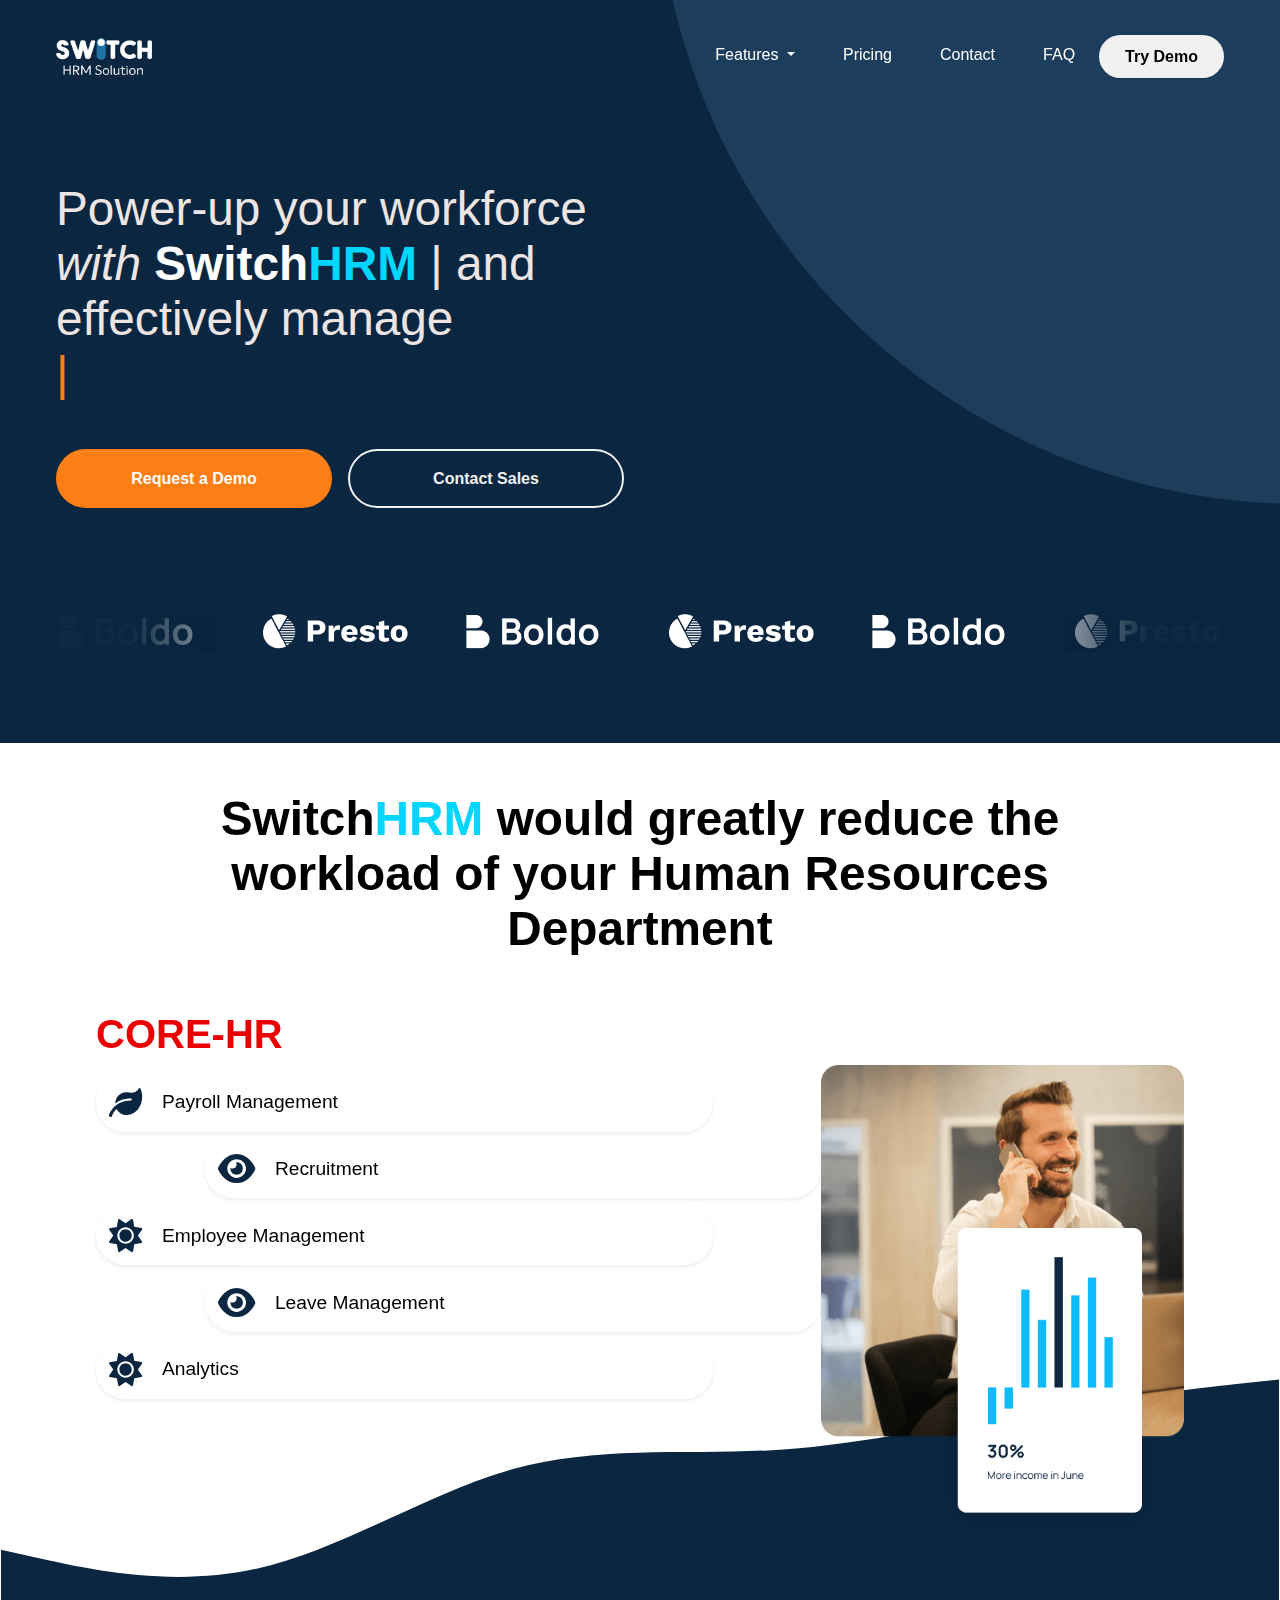
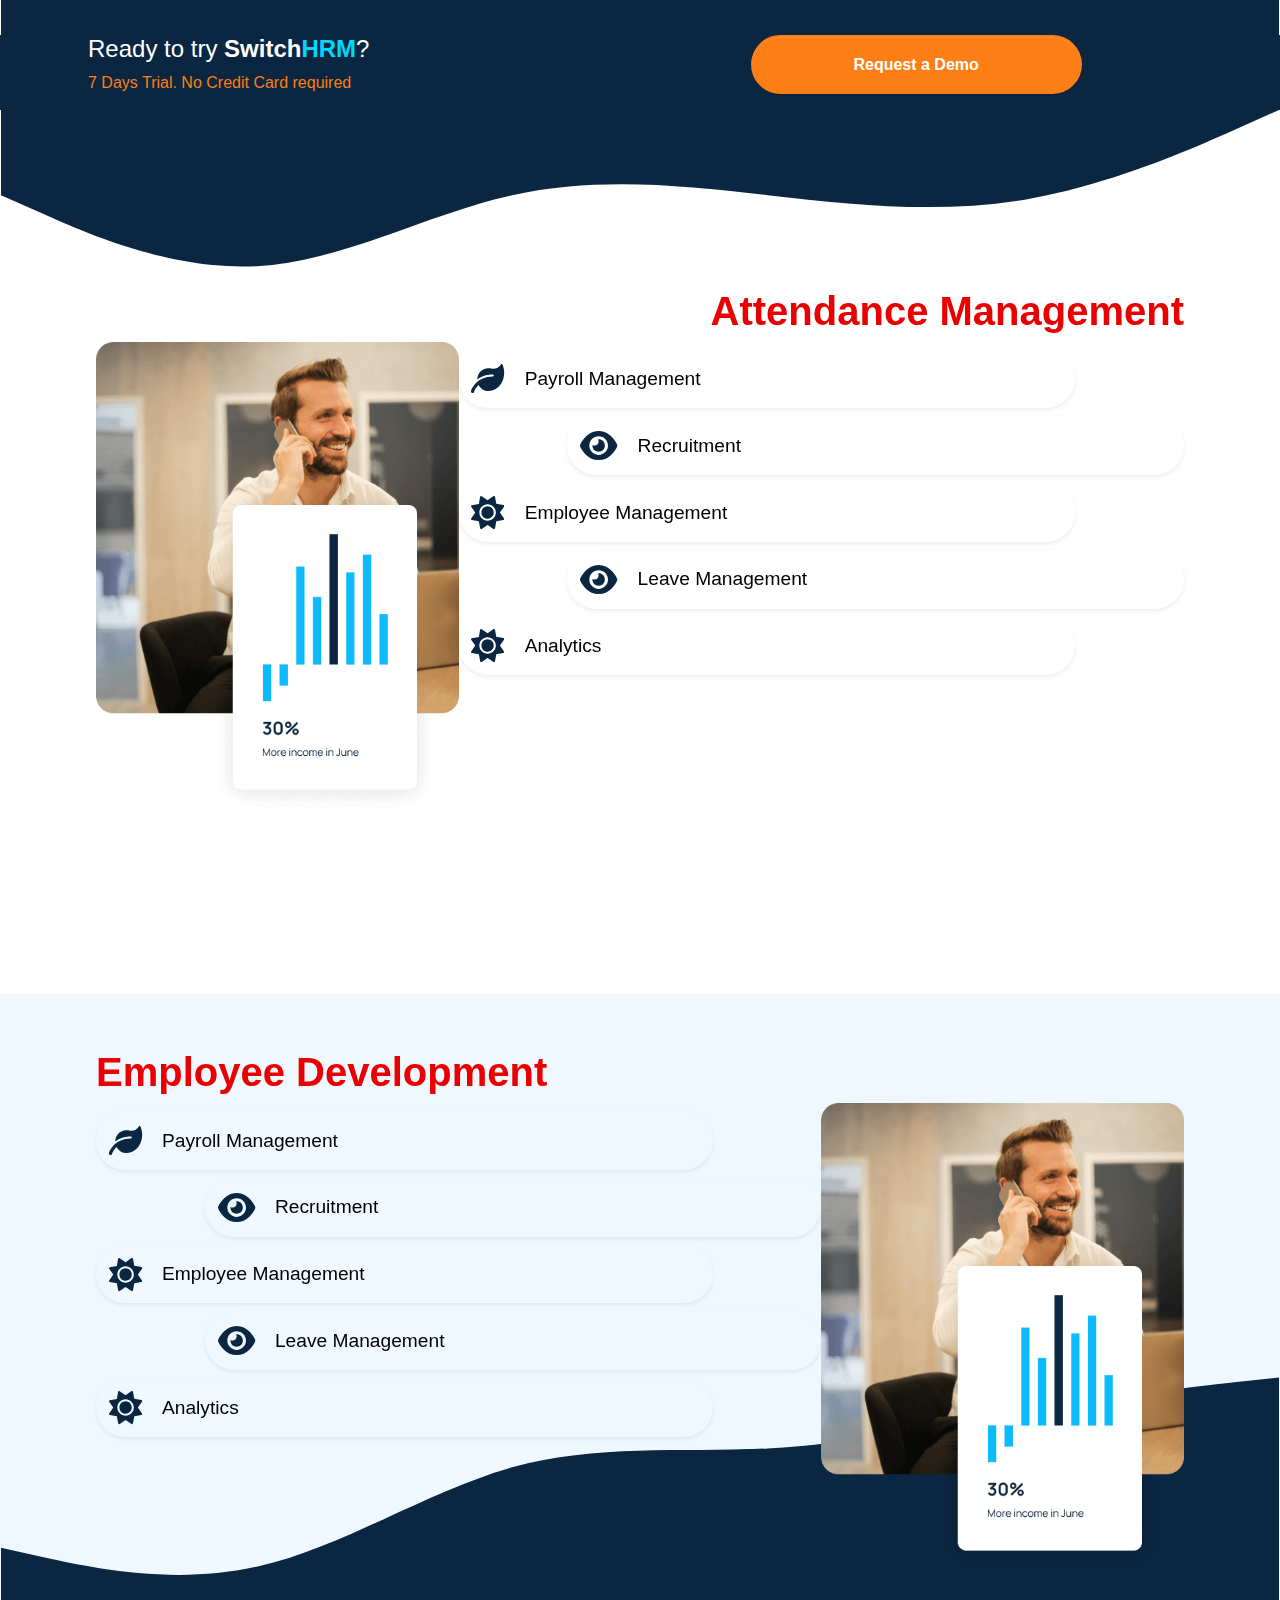
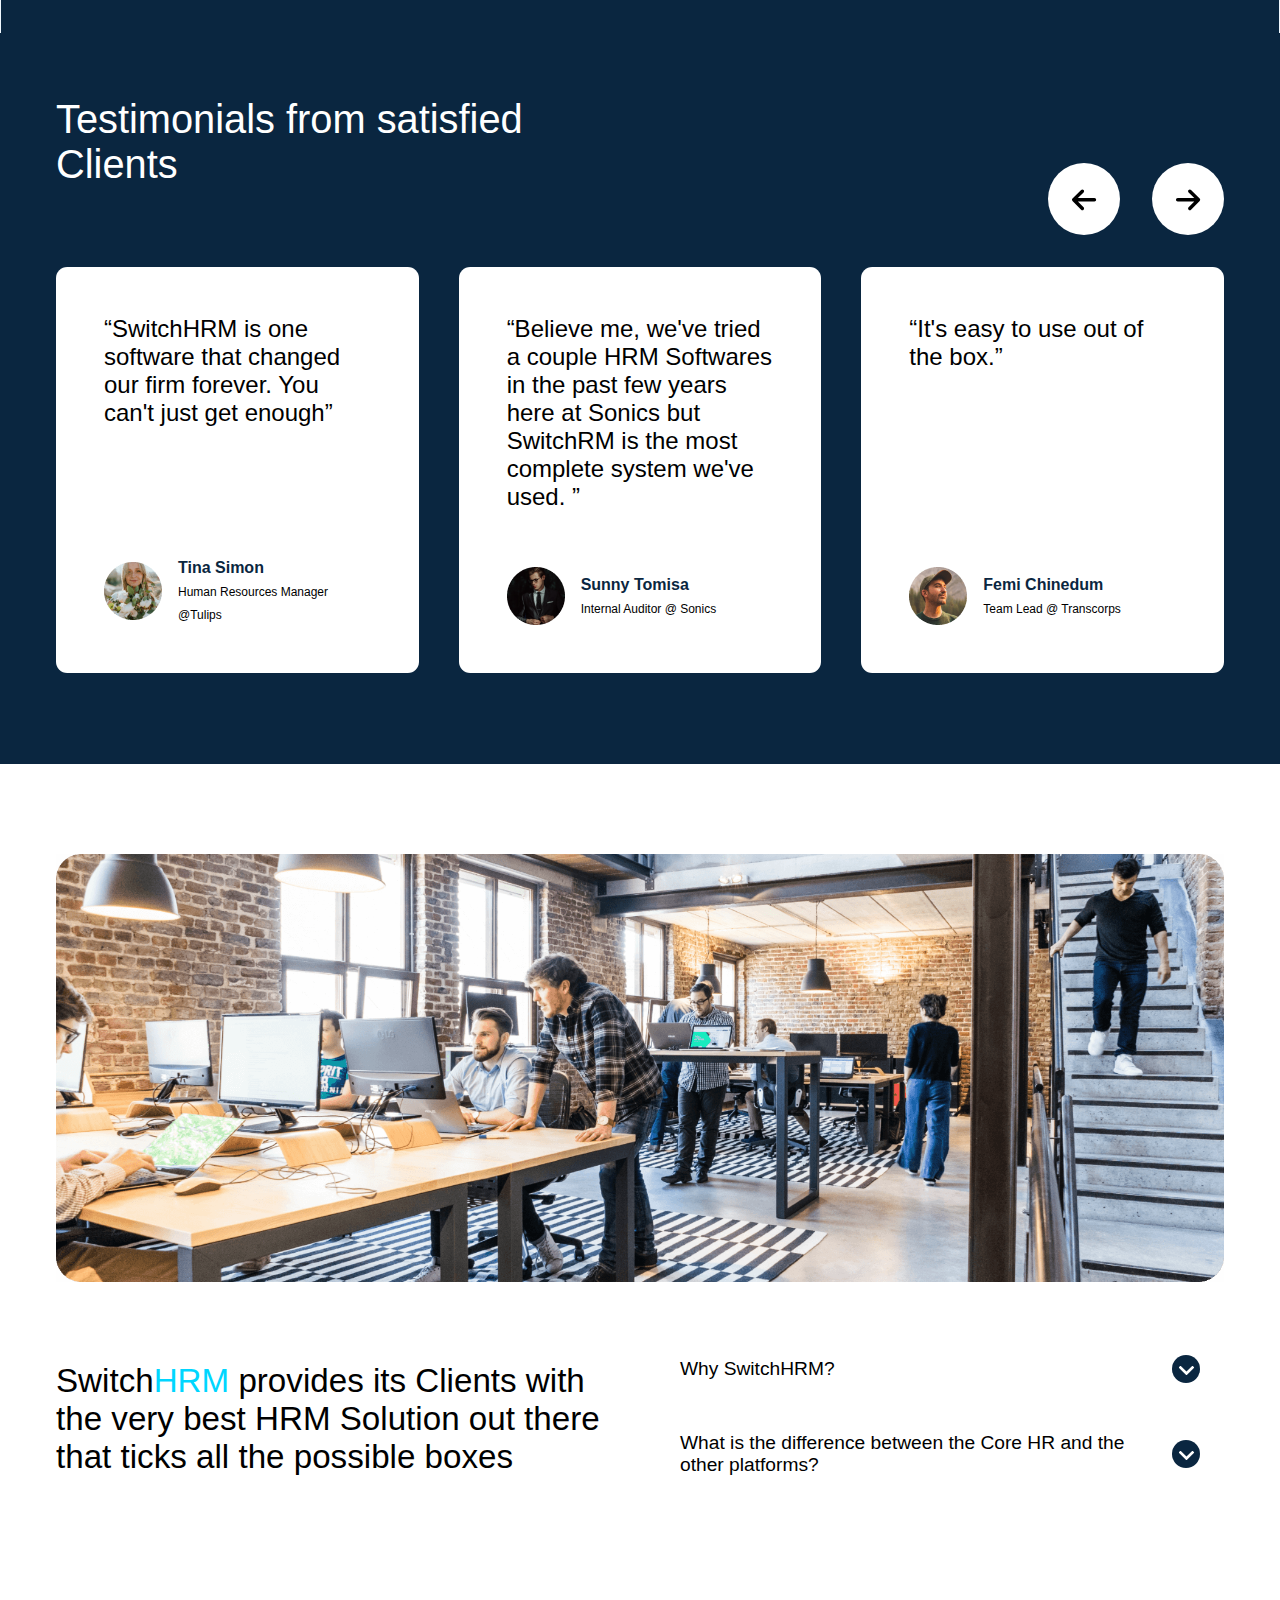
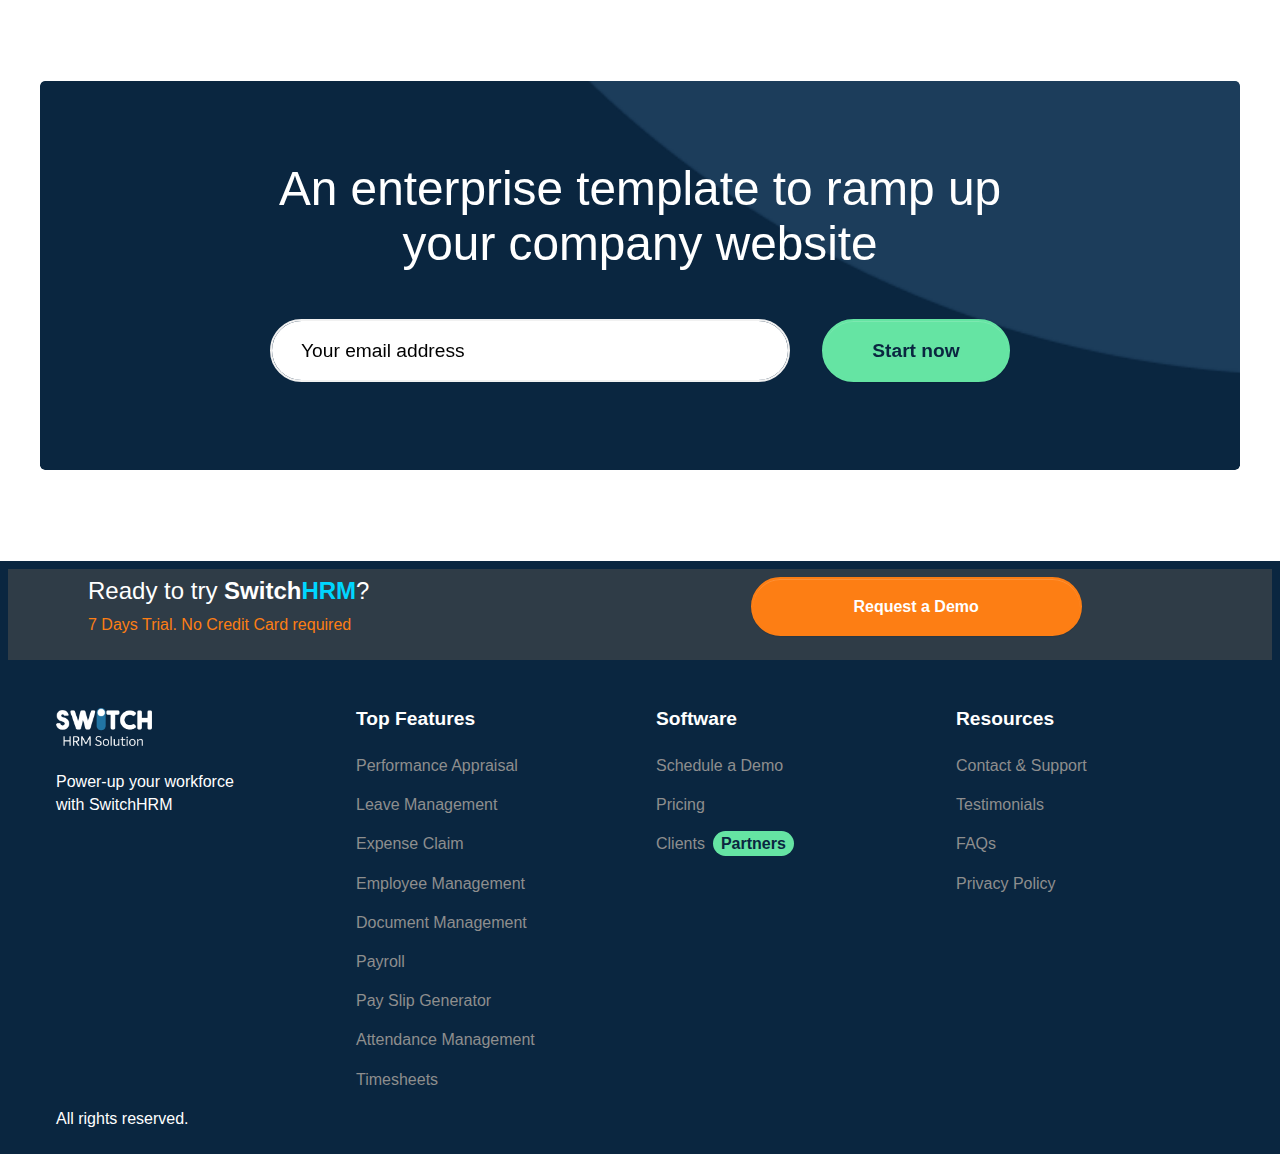
==== commit d1f0916f: "homepage" ====
--- a/index.html
+++ b/index.html
@@ -8,20 +8,12 @@
 
     <title>SwitchHRM</title>
 
-
-    <!-- ===============================================-->
-    <!--    Favicons-->
-    <!-- ===============================================-->
     <link rel="apple-touch-icon" sizes="180x180" href="assets/img/favicons/apple-touch-icon.png">
     <link rel="icon" type="image/png" sizes="32x32" href="assets/img/favicons/favicon-32x32.png">
     <link rel="icon" type="image/png" sizes="16x16" href="assets/img/favicons/favicon-16x16.png">
     <link rel="shortcut icon" type="image/x-icon" href="assets/img/favicons/favicon.ico">
     <meta name="theme-color" content="#ffffff">
 
-
-    <!-- ===============================================-->
-    <!--    Stylesheets-->
-    <!-- ===============================================-->
     <link rel="preconnect" href="https://fonts.gstatic.com">
     <link href="https://fonts.googleapis.com/css2?family=Manrope:wght@200;300;400;500;600;700&amp;display=swap" rel="stylesheet">
     <link href="vendors/bootstrap/bootstrap.min.css" rel="stylesheet">
@@ -37,15 +29,50 @@
     <main class="main" id="top">
       <nav class="navbar navbar-expand-lg fixed-top navbar-dark" data-navbar-on-scroll="data-navbar-on-scroll">
         <div class="container"><a class="navbar-brand" href="index.html"><img src="assets/img/Logo.png" class="logo" alt="" /></a>
-          <button class="navbar-toggler" type="button" data-bs-toggle="collapse" data-bs-target="#navbarSupportedContent" aria-controls="navbarSupportedContent" aria-expanded="false" aria-label="Toggle navigation"><i class="fa-solid fa-bars text-white fs-3"></i></button>
+          <button class="navbar-toggler" type="button" data-bs-toggle="collapse" data-bs-target="#navbarSupportedContent" aria-controls="navbarSupportedContent" aria-expanded="false" aria-label="Toggle navigation"><i class="fa-solid fa-bars text-white fs-1"></i></button>
           <div class="collapse navbar-collapse" id="navbarSupportedContent">
             <ul class="navbar-nav ms-auto mt-2 mt-lg-0">
-              <li class="nav-item"><a class="nav-link active" aria-current="page" href="index.html">Home</a></li>
-              <li class="nav-item"><a class="nav-link" aria-current="page" href="#">About</a></li>
-              <li class="nav-item"><a class="nav-link" aria-current="page" href="#">Features<i class="fa-solid fa-caret-down ms-2"></i></a></li>
-              <li class="nav-item"><a class="nav-link" aria-current="page" href="#">Pricing</a></li>
-              <li class="nav-item"><a class="nav-link" aria-current="page" href="#">Blogs</a></li>
-              <li class="nav-item mt-2 mt-lg-0"><a class="nav-link btn btn-light text-black w-md-25 w-50 w-lg-100" aria-current="page" href="#">Log In</a></li>
+              <li class="nav-item drop-menu">
+                <a class="nav-link dropdown-toggle" href="#" role="button" data-bs-toggle="dropdown" aria-expanded="false">
+                  Features
+                </a>
+                <ul class="dropdown-menu shadow border-light">
+                  <div class="row">
+                    <div class="col-md-6"> 
+                      <ul class="list-unstyled">     
+                        <li class="my-1 text-primary"><b>Core HR</b></li>
+                        <li class="my-1"><a class="dropdown-item" href="core-hr.html#recruitment">Recruitment</a></li>
+                        <li class="my-1"><a class="dropdown-item" href="core-hr.html#onboarding">Onboarding</a></li>
+                        <li class="my-1"><a class="dropdown-item" href="core-hr.html#leave-management">Leave Management</a></li>
+                        <li class="my-1"><a class="dropdown-item" href="core-hr.html#hr-analytics">HR Analytics</a></li>
+                        <li class="my-1"><a class="dropdown-item" href="core-hr.html#payroll-management">Payroll</a></li>
+                        <li class="my-1"><a class="dropdown-item" href="core-hr.html#expense-claim">Expense Claim</a></li>
+                        <li class="my-1"><a class="dropdown-item" href="core-hr.html#employee-management">Employee Management</a></li>
+                        <li class="my-1"><a class="dropdown-item" href="core-hr.html#payslip-generator">Pay Slip Generator</a></li>
+                        <li class="my-1"><a class="dropdown-item" href="core-hr.html#document-management">Document Management</a></li>
+                      </ul>
+                    </div>
+
+                    <div class="col-md-6">
+                      <ul class="list-unstyled">
+                        <li class="my-1 text-primary"><b>Time & Attendance</b></li>
+                        <li class="my-1"><a class="dropdown-item" href="time-and-attendance.html#attendance-management">Attendance Management</a></li>
+                        <li class="my-1"><a class="dropdown-item" href="time-and-attendance.html#timesheets">Timesheets</a></li>
+
+                        <hr class="dropdown-divider">
+
+                        <li class="my-1 text-primary"><b>Employee Development</b></li>
+                        <li class="my-1"><a class="dropdown-item" href="employee-development.html#performance-appraisal">Performance Appraisal</a></li>
+                      </ul>
+                    </div>
+                  </div>
+                </ul>
+              </li>
+              <li class="nav-item"><a class="nav-link" aria-current="page" href="pricing.html">Pricing</a></li>
+              
+              <li class="nav-item"><a class="nav-link" aria-current="page" href="contact.html">Contact</a></li>
+              <li class="nav-item"><a class="nav-link" aria-current="page" href="faq.html">FAQ</a></li>
+              <li class="nav-item mt-2 mt-lg-0"><a class="nav-link btn btn-light text-black w-md-25 w-50 w-lg-100" aria-current="page" href="#">Try Demo</a></li>
             </ul>
           </div>
         </div>
@@ -70,13 +97,13 @@
                 
                 <div class="d-sm-flex align-items-center gap-3">
                   <button class="btn btn-warning text-white mb-3 w-75">Request a Demo</button>
-                  <button class="btn btn-outline-light mb-3 w-75">Explore</button>
+                  <button class="btn btn-outline-light mb-3 w-75">Contact Sales</button>
                 </div>
               </div>
-              <div class="col-lg-6 text-center text-lg-end mt-3 mt-lg-0"><img class="img-fluid" src="assets/img/hero/hero-graphics.png" alt="" /></div>
-            </div>
-
-            <!-- <div class="swiper" id="partners">
+              <div class="col-lg-6 text-center text-lg-end mt-3 mt-lg-0"><img class="img-fluid" src="assets/img/newGraphics/landing page.png" alt="" /></div>
+            </div>
+
+            <div class="swiper" id="partners">
               <div class="swiper-container swiper-shadow swiper-theme" data-swiper='{"slidesPerView":2,"breakpoints":{"640":{"slidesPerView":2,"spaceBetween":20},"768":{"slidesPerView":4,"spaceBetween":40},"992":{"slidesPerView":5,"spaceBetween":40},"1024":{"slidesPerView":4,"spaceBetween":50},"1025":{"slidesPerView":6,"spaceBetween":50}},"spaceBetween":10,"grabCursor":true,"pagination":{"el":".swiper-pagination","clickable":true},"loop":true,"freeMode":true,"autoplay":{"delay":2500,"disableOnInteraction":false}}'>
                 <div class="swiper-wrapper">
                   <div class="swiper-slide text-center"><img src="assets/img/logos/boldo.png" alt="" /></div>
@@ -87,7 +114,7 @@
                   <div class="swiper-slide text-center"><img src="assets/img/logos/presto.png" alt="" /></div>
                 </div>
               </div>
-            </div> -->
+            </div>
           </div>
           <!-- end of .container-->
 
@@ -95,70 +122,91 @@
         </div>
 
 
-      <section>
-
-        <div class="container">
-          <p class="text-center fs-1">Our Services</p>
-          <h2 class="mx-auto text-center fs-lg-6 fs-md-5 w-lg-75">Handshake infographic mass market crowdfunding iteration.</h2>
-          <div class="row gx-xl-7 mt-5">
-            <div class="col-md-4 mb-6 mb-md-0 text-center text-md-start"><img class="w-50 w-md-100" src="assets/img/services/1.png" alt="" />
-              <h4 class="mt-3 my-1">Cool feature title</h4>
-              <p class="fs-1 mb-0">Learning curve network effects return on investment.</p><a class="text-dark fs-1 pb-2 fw-bold border-black border-bottom text-decoration-none" href="#">Explore page<i class="fa-solid fa-arrow-right ms-2"></i></a>
-            </div>
-            <div class="col-md-4 mb-6 mb-md-0 text-center text-md-start"><img class="w-50 w-md-100" src="assets/img/services/2.png" alt="" />
-              <h4 class="mt-3 my-1">Even cooler feature</h4>
-              <p class="fs-1 mb-0">Learning curve network effects return on investment.</p><a class="text-dark fs-1 pb-2 fw-bold border-black border-bottom text-decoration-none" href="#">Explore page<i class="fa-solid fa-arrow-right ms-2"></i></a>
-            </div>
-            <div class="col-md-4 mb-6 mb-md-0 text-center text-md-start"><img class="w-50 w-md-100" src="assets/img/services/3.png" alt="" />
-              <h4 class="mt-3 my-1">Cool feature title</h4>
-              <p class="fs-1 mb-0">Learning curve network effects return on investment.</p><a class="text-dark fs-1 pb-2 fw-bold border-black border-bottom text-decoration-none" href="#">Explore page<i class="fa-solid fa-arrow-right ms-2"></i></a>
-            </div>
-          </div>
-        </div>
-        <!-- end of .container-->
-
+  
+
+      <section class="p-0" style="background: url('assets/img/waves/wave1.svg'); background-repeat: no-repeat; background-position: bottom; background-size: contain;">
+        <div class="container-fluid p-lg-5 p-2 overflow-hidden rounded-1">
+          <h2 class="mx-auto text-center fs-lg-6 fs-md-5 w-lg-75 fw-bold"> Switch<span id="HRM-text">HRM</span> would greatly reduce the workload of your Human Resources Department</h2>
+          <div class="px-lg-5 p-5 position-relative">
+            <h1 class="features-header">CORE-HR</h1>
+              <div class="d-flex flex-column-reverse flex-lg-row">
+                  
+                  <div class="col-lg-8">
+                    <ul class="list-unstyled">
+                      <li class="fs-1 shadow-sm offer-list-item"><i class="text-dark mr-2 fa-solid fa-leaf fs-lg-4 fs-1"></i><span>Payroll Management</span></li>
+                      <li class="fs-1 shadow-sm offer-list-item ms-auto"><i class="text-dark mr-2 fa-solid fa-eye fs-lg-4 fs-1"></i><span>Recruitment</span></li>
+                      <li class="fs-1 shadow-sm offer-list-item"><i class="text-dark mr-2 fa-solid fa-sun fs-lg-4 fs-1"></i><span>Employee Management</span></li>
+                      <li class="fs-1 shadow-sm offer-list-item ms-auto"><i class="text-dark mr-2 fa-solid fa-eye fs-lg-4 fs-1"></i><span>Leave Management</span></li>
+                      <li class="fs-1 shadow-sm offer-list-item"><i class="text-dark mr-2 fa-solid fa-sun fs-lg-4 fs-1"></i><span>Analytics</span></li>
+                    </ul>
+                  </div>
+                  <div class="col-lg-4 text-center text-lg-end"><img class="img-fluid" src="assets/img/offer/1.png" alt="" /></div>
+                </div>
+          </div>
+        </div>
+      </section>
+    
+      <section class="p-0" style="background-color: rgb(10, 38, 64);">
+        <div class="container px-lg-5">
+          <div class="row">
+            <div class="col-md-7">
+              <h4 class="text-white">Ready to try <span id="switchHRM-text">Switch<span id="HRM-text">HRM</span></span>?</h4>
+              <p class="text-warning">7 Days Trial. No Credit Card required</p>
+            </div>
+            <div class="col-md-5">
+              <button class="btn btn-warning text-white mb-3 w-75">Request a Demo</button>
+            </div>
+          </div>
+        </div>
+      </section>
+    
+      <section class="" style="background-color: rgb(10, 38, 64); background: url('assets/img/waves/wave2.svg'); background-repeat: no-repeat; background-position: top; background-size: contain;">
+        <div class="container-fluid px-lg-5 p-2 jumbotron overflow-hidden rounded-1 ">
+          <div class="px-lg-5 py-7 position-relative rounded-5">
+            <h1 class="features-header text-lg-end">Attendance Management</h1>
+              <div class="d-flex flex-column-reverse flex-lg-row">
+                  <div class="col-lg-4 text-center text-lg-end"><img class="img-fluid" src="assets/img/offer/1.png" alt="" /></div>
+                  <div class="col-lg-8">
+                    <ul class="list-unstyled">
+                      <li class="fs-1 shadow-sm offer-list-item"><i class="text-dark mr-2 fa-solid fa-leaf fs-lg-4 fs-1"></i><span>Payroll Management</span></li>
+                      <li class="fs-1 shadow-sm offer-list-item ms-auto"><i class="text-dark mr-2 fa-solid fa-eye fs-lg-4 fs-1"></i><span>Recruitment</span></li>
+                      <li class="fs-1 shadow-sm offer-list-item"><i class="text-dark mr-2 fa-solid fa-sun fs-lg-4 fs-1"></i><span>Employee Management</span></li>
+                      <li class="fs-1 shadow-sm offer-list-item ms-auto"><i class="text-dark mr-2 fa-solid fa-eye fs-lg-4 fs-1"></i><span>Leave Management</span></li>
+                      <li class="fs-1 shadow-sm offer-list-item"><i class="text-dark mr-2 fa-solid fa-sun fs-lg-4 fs-1"></i><span>Analytics</span></li>
+                    </ul>
+                  </div>
+                  
+                </div>
+          </div>
+        </div>
+      </section>
+
+      <section class="p-0" style="background: url('assets/img/waves/wave1.svg'); background-color: aliceblue; background-repeat: no-repeat; background-position: bottom; background-size: contain;">
+        <div class="container-fluid px-lg-5 p-2 overflow-hidden rounded-1">
+         
+          <div class="px-lg-5 p-5 position-relative">
+            <h1 class="features-header">Employee Development</h1>
+              <div class="d-flex flex-column-reverse flex-lg-row">
+                  
+                  <div class="col-lg-8">
+                    <ul class="list-unstyled">
+                      <li class="fs-1 shadow-sm offer-list-item"><i class="text-dark mr-2 fa-solid fa-leaf fs-lg-4 fs-1"></i><span>Payroll Management</span></li>
+                      <li class="fs-1 shadow-sm offer-list-item ms-auto"><i class="text-dark mr-2 fa-solid fa-eye fs-lg-4 fs-1"></i><span>Recruitment</span></li>
+                      <li class="fs-1 shadow-sm offer-list-item"><i class="text-dark mr-2 fa-solid fa-sun fs-lg-4 fs-1"></i><span>Employee Management</span></li>
+                      <li class="fs-1 shadow-sm offer-list-item ms-auto"><i class="text-dark mr-2 fa-solid fa-eye fs-lg-4 fs-1"></i><span>Leave Management</span></li>
+                      <li class="fs-1 shadow-sm offer-list-item"><i class="text-dark mr-2 fa-solid fa-sun fs-lg-4 fs-1"></i><span>Analytics</span></li>
+                    </ul>
+                  </div>
+                  <div class="col-lg-4 text-center text-lg-end"><img class="img-fluid" src="assets/img/offer/1.png" alt="" /></div>
+                </div>
+          </div>
+        </div>
       </section>
  
+
       
-      <section>
-        <div class="container">
-          <div class="row align-items-center">
-            <div class="col-lg-6 text-center text-lg-start"><img class="img-fluid" src="assets/img/offer/1.png" alt="" /></div>
-            <div class="col-lg-6">
-              <h1 class="fs-xl-5 fs-lg-4 fs-3">We connect our customers with the best, and help them keep up-and stay open.</h1>
-              <ul class="list-unstyled my-xl-5 my-3">
-                <li class="fs-2 my-4 d-flex align-items-center gap-3 text-black"><i class="fa-solid fa-circle-check fs-4 text-dark"></i><span>We connect our customers with the best.</span></li>
-                <li class="fs-2 my-4 d-flex align-items-center gap-3 text-black"><i class="fa-solid fa-circle-check fs-4 text-dark"></i><span>Advisor success customer launch party.</span></li>
-                <li class="fs-2 my-4 d-flex align-items-center gap-3 text-black"><i class="fa-solid fa-circle-check fs-4 text-dark"></i><span>Business-to-consumer long tail.</span></li>
-              </ul>
-              <button class="btn btn-dark">Start now</button>
-            </div>
-          </div>
-        </div>
-      </section>
- 
-
-
-      <section class="pt-8 pt-lg-0">
-        <div class="container">
-          <div class="d-flex flex-column-reverse flex-lg-row">
-            <div class="col-lg-6">
-              <h1 class="fs-lg-4 fs-md-3 fs-xl-5 mb-5">We connect our customers with the best, and help them keep up-and stay open.</h1>
-              <ul class="list-unstyled">
-                <li class="fs-2 shadow-sm offer-list-item"><i class="fa-solid fa-leaf fs-lg-4 fs-3"></i><span>We connect our customers with the best.</span></li>
-                <li class="fs-2 shadow-sm offer-list-item"><i class="fa-solid fa-eye fs-lg-4 fs-3"></i><span>Advisor success customer launch party.</span></li>
-                <li class="fs-2 shadow-sm offer-list-item"><i class="fa-solid fa-sun fs-lg-4 fs-3"></i><span>Business-to-consumer long tail.</span></li>
-              </ul>
-            </div>
-            <div class="col-lg-6 text-center text-lg-end"><img class="img-fluid" src="assets/img/offer/2.png" alt="" /></div>
-          </div>
-        </div>
-      </section>
-
-      
-
-      <section class="bg-dark pt-6">
-
+
+      <section class="bg-dark pt-6" id="testimonials">
         <div class="container">
           <div class="col-md-6">
             <h1 class="text-white fs-lg-5 fs-md-3 fs-2">Testimonials from satisfied Clients</h1>
@@ -223,26 +271,26 @@
         <div class="container"><img class="img-fluid" src="assets/img/offer/3.png" alt="" />
           <div class="row mt-5 align-items-center">
             <div class="col-md-6">
-              <h2 class="fs-md-4 fs-3 pt-3">We connect our customers with the best, and help them keep up-and stay open.</h2>
+              <h2 class="fs-md-4 fs-1 pt-3">Switch<span id="HRM-text">HRM</span> provides its Clients with the very best HRM Solution out there that ticks all the possible boxes</h2>
             </div>
             <div class="col-md-6">
               <div class="accordion accordion-flush" id="accordionFlushExample">
                 <div class="accordion-item"></div>
-                <h2 class="accordion-header border-bottom" id="srgdgfdgdgg45">
-                  <button class="accordion-button collapsed text-black" type="button" data-bs-toggle="collapse" data-bs-target="#srgdgfdgdgg45tyuu" aria-expanded="false" aria-controls="srgdgfdgdgg45"><span class="fs-1 pe-3">We connect our customers with the best?</span></button>
+                <h2 class="accordion-header" id="srgdgfdgdgg45">
+                  <button class="accordion-button collapsed text-black p-4 rounded-3" type="button" data-bs-toggle="collapse" data-bs-target="#srgdgfdgdgg45tyuu" aria-expanded="false" aria-controls="srgdgfdgdgg45"><span class="fs-1 pe-3">Why SwitchHRM?</span></button>
                 </h2>
                 <div class="accordion-collapse collapse" aria-labelledby="srgdgfdgdgg45" data-bs-parent="#accordionFlushExample" id="srgdgfdgdgg45tyuu">
                   <div class="accordion-body">
-                    <p class="mb-0">Placeholder content for this accordion, which is intended to demonstrate the accordion-flush class. This is the first item's accordion body.</p>
+                    <p class="mb-0 px-4 rounded-3">Placeholder content for this accordion, which is intended to demonstrate the accordion-flush class. This is the first item's accordion body.</p>
                   </div>
                 </div>
                 <div class="accordion-item"></div>
-                <h2 class="accordion-header border-bottom" id="sxvdgrfhfh276">
-                  <button class="accordion-button collapsed text-black" type="button" data-bs-toggle="collapse" data-bs-target="#srgdgfdgdgg45tyuu5ghj" aria-expanded="false" aria-controls="sxvdgrfhfh276"><span class="fs-1 pe-3">Android research &amp; development rockstar? </span></button>
+                <h2 class="accordion-header" id="sxvdgrfhfh276">
+                  <button class="accordion-button collapsed text-black p-4 rounded-3" type="button" data-bs-toggle="collapse" data-bs-target="#srgdgfdgdgg45tyuu5ghj" aria-expanded="false" aria-controls="sxvdgrfhfh276"><span class="fs-1 pe-3">What is the difference between the Core HR and the other platforms? </span></button>
                 </h2>
                 <div class="accordion-collapse collapse" aria-labelledby="sxvdgrfhfh276" data-bs-parent="#accordionFlushExample" id="srgdgfdgdgg45tyuu5ghj">
                   <div class="accordion-body">
-                    <p class="mb-0">Placeholder content for this accordion, which is intended to demonstrate the accordion-flush class. This is the first item's accordion body.</p>
+                    <p class="mb-0 px-4 rounded-3">Placeholder content for this accordion, which is intended to demonstrate the accordion-flush class. This is the first item's accordion body.</p>
                   </div>
                 </div>
               </div>
@@ -252,77 +300,11 @@
 
       </section>
     
-      
-      <section class="pb-0">
-
-        <div class="container">
-          <p class="text-center text-gray fs-1">Our Blog</p>
-          <h2 class="mx-auto text-center fs-lg-6 fs-md-5 w-lg-75">Value proposition accelerator product management venture</h2>
-          <div class="row mt-7 gx-xl-7">
-            <div class="col-md-4 text-center text-md-start h-auto mb-5">
-              <div class="d-flex justify-content-between flex-column h-100"><a href="#"><img class="w-75 w-md-100 rounded-2" src="assets/img/blog/1.png" alt="" /></a>
-                <div class="d-flex align-items-center justify-content-center justify-content-md-start gap-2 mt-3"><a href="#">
-                    <p class="fw-bold mb-0 text-black">Category</p>
-                  </a>
-                  <p class="mb-0">November 22, 2021</p>
-                </div><a href="#">
-                  <h5 class="mt-1 mb-3 fs-0 fs-md-1">Pitch termsheet backing validation focus release.</h5>
-                </a>
-                <div class="d-flex align-items-center justify-content-center justify-content-md-start gap-3"><img class="img-fluid" src="assets/img/blog/profile1.png" alt="" /><a href="#">
-                    <p class="mb-0 text-gray">Chandler Bing</p>
-                  </a></div>
-              </div>
-            </div>
-            <div class="col-md-4 text-center text-md-start h-auto mb-5">
-              <div class="d-flex justify-content-between flex-column h-100"><a href="#"><img class="w-75 w-md-100 rounded-2" src="assets/img/blog/2.png" alt="" /></a>
-                <div class="d-flex align-items-center justify-content-center justify-content-md-start gap-2 mt-3"><a href="#">
-                    <p class="fw-bold mb-0 text-black">Category</p>
-                  </a>
-                  <p class="mb-0">November 22, 2021</p>
-                </div><a href="#">
-                  <h5 class="mt-1 mb-3 fs-0 fs-md-1">Seed round direct mailing non-disclosure agreement graphical user interface rockstar.</h5>
-                </a>
-                <div class="d-flex align-items-center justify-content-center justify-content-md-start gap-3"><img class="img-fluid" src="assets/img/blog/profile2.png" alt="" /><a href="#">
-                    <p class="mb-0 text-gray">Rachel Green</p>
-                  </a></div>
-              </div>
-            </div>
-            <div class="col-md-4 text-center text-md-start h-auto mb-5">
-              <div class="d-flex justify-content-between flex-column h-100"><a href="#"><img class="w-75 w-md-100 rounded-2" src="assets/img/blog/3.png" alt="" /></a>
-                <div class="d-flex align-items-center justify-content-center justify-content-md-start gap-2 mt-3"><a href="#">
-                    <p class="fw-bold mb-0 text-black">Category</p>
-                  </a>
-                  <p class="mb-0">November 22, 2021</p>
-                </div><a href="#">
-                  <h5 class="mt-1 mb-3 fs-0 fs-md-1">Beta prototype sales iPad gen-z marketing network effects value proposition</h5>
-                </a>
-                <div class="d-flex align-items-center justify-content-center justify-content-md-start gap-3"><img class="img-fluid" src="assets/img/blog/profile3.png" alt="" /><a href="#">
-                    <p class="mb-0 text-gray">Monica Geller</p>
-                  </a></div>
-              </div>
-            </div>
-          </div>
-          <div class="text-center mb-3">
-            <button class="btn btn-outline-dark">Load More</button>
-          </div>
-        </div>
-        <!-- end of .container-->
-
-      </section>
-      <!-- <section> close ============================-->
-      <!-- ============================================-->
-
+ 
 
     </main>
-    <!-- ===============================================-->
-    <!--    End of Main Content-->
-    <!-- ===============================================-->
-
-
-
-
-    <!-- ============================================-->
-    <!-- <section> begin ============================-->
+
+
     <section>
 
       <div class="container bg-dark overflow-hidden rounded-1">
@@ -331,7 +313,7 @@
         <!--/.bg-holder-->
 
         <div class="px-5 py-7 position-relative">
-          <h1 class="text-center w-lg-75 mx-auto fs-lg-6 fs-md-4 fs-3 text-white">An enterprise template to ramp up your company website</h1>
+          <h1 class="text-center w-lg-75 mx-auto fs-lg-6 fs-md-4 fs-1 text-white">An enterprise template to ramp up your company website</h1>
           <div class="row justify-content-center mt-5">
             <div class="col-auto w-100 w-lg-50">
               <input class="form-control mb-2 border-light fs-1" type="email" placeholder="Your email address" />
@@ -345,11 +327,7 @@
       <!-- end of .container-->
 
     </section>
-    <!-- <section> close ============================-->
-    <!-- ============================================-->
-
-
-
+  
 
     <footer class="p-2 bg-dark text-white">
       <section class="py-2 d-flex align-items-center" style="background-color: rgb(47, 60, 71);">
@@ -374,34 +352,38 @@
             <p class="w-lg-75 text-gray">Power-up your workforce with SwitchHRM</p>
           </div>
           <div class="col-lg-3 col-sm-4">
-            <h3 class="fw-bold fs-1 mt-5 mb-4 text-white">Features</h3>
+            <h3 class="fw-bold fs-1 mt-5 mb-4 text-white">Top Features</h3>
             <ul class="list-unstyled">
-              <li class="my-3"><a href="#">Performance Appraisal</a></li>
-              <li class="my-3"><a href="#">Leave Management</a></li>
-              <li class="my-3"><a href="#">Expense Claim</a></li>
-              <li class="my-3"><a href="#">Employee Management</a></li>
-              <li class="my-3"><a href="#">Pay Slip Generator</a></li>
-              <li class="my-3"><a href="#">Attendance Management</a></li>
-              <li class="my-3"><a href="#">Document Management</a></li>
-              <li class="my-3"><a href="#"></a></li>
+              <li class="my-3"><a href="employee-development.html#performance-appraisal">Performance Appraisal</a></li>
+              <li class="my-3"><a href="core-hr.html#leave-management">Leave Management</a></li>
+              <li class="my-3"><a href="core-hr.html#expense-claim">Expense Claim</a></li>
+              <li class="my-3"><a href="core-hr.html#employee-management">Employee Management</a></li>
+              <li class="my-3"><a href="core-hr.html#document-management">Document Management</a></li>
+              <li class="my-3"><a href="core-hr.html#payroll-management">Payroll</a></li>
+              <li class="my-3"><a href="core-hr.html#payslip-generator">Pay Slip Generator</a></li>
+              <li class="my-3"><a href="#attendance-management">Attendance Management</a></li>
+              <li class="my-3"><a href="time-and-attendance.html#timesheets">Timesheets</a></li>
+              
             </ul>
           </div>
           <div class="col-lg-3 col-sm-4">
             <h3 class="fw-bold fs-1 mt-5 mb-4 text-white">Software</h3>
             <ul class="list-unstyled">
-              <li class="my-3"><a href="#">SwitchHRM</a></li>
-              <li class="my-3"><a href="#">Pricing</a><span
-                  class="py-1 px-2 rounded-2 bg-success fw-bold text-dark ms-2">Partners</span></li>
-              <li class="my-3"><a href="#">Clients</a></li>
+              <li class="my-3"><a href="#">Schedule a Demo</a></li>
+              <li class="my-3"><a href="pricing.html">Pricing</a></li>              
+              <li class="my-3"><a href="#">Clients</a><span
+                class="py-1 px-2 rounded-2 bg-success fw-bold text-dark ms-2">Partners</span></li>
+                
             </ul>
           </div>
           <div class="col-lg-3 col-sm-4">
             <h3 class="fw-bold fs-1 mt-5 mb-4 text-white">Resources</h3>
             <ul class="list-unstyled">
-              <li class="mb-3"><a href="#">Blog</a></li>
-              <li class="mb-3"><a href="#">Contact & Support</a></li>
-              <li class="mb-3"><a href="#">Testimonials</a></li>
+              <li class="mb-3"><a href="contact.html">Contact & Support</a></li>
+              <li class="mb-3"><a href="#testimonials">Testimonials</a></li>
               <li class="mb-3"><a href="faq.html">FAQs</a></li>
+              <li class="mb-3"><a href="privacy.html">Privacy Policy</a></li>
+              
             </ul>
           </div>
         </div>
--- a/assets/css/theme.css
+++ b/assets/css/theme.css
@@ -4864,17 +4864,31 @@
   border-bottom: 0;
   border-left: 0.3em solid transparent;
 }
+
 .dropdown-toggle:empty::after {
   margin-left: 0;
 }
 
+.navbar .nav-item .dropdown-menu{ 
+  display: none; 
+}
+
+.navbar .nav-item:hover .dropdown-menu{
+  display: block;
+}
+
+.navbar .nav-item .dropdown-menu{
+  margin-top: 0;
+}
+
 .dropdown-menu {
-  position: absolute;
+  position: relative;
   z-index: 1000;
   display: none;
-  min-width: 10rem;
-  padding: 1rem 0;
+  width: max-content;
+  padding: 1rem;
   margin: 0;
+  right: 0;
   font-size: 1rem;
   color: var(--fg-dropdown-color);
   text-align: left;
@@ -4882,10 +4896,10 @@
   background-color: var(--fg-dropdown-bg);
   background-clip: padding-box;
   border: 1px solid var(--fg-dropdown-border-color);
-  border-radius: 5rem;
   -webkit-box-shadow: var(--fg-dropdown-box-shadow);
   box-shadow: var(--fg-dropdown-box-shadow);
 }
+
 .dropdown-menu[data-bs-popper] {
   top: 100%;
   left: 0;
@@ -5980,10 +5994,10 @@
 }
 
 .navbar-dark .navbar-brand {
-  color: #65E4A3;
+  color: #ffedf5;
 }
 .navbar-dark .navbar-brand:hover, .navbar-dark .navbar-brand:focus {
-  color: #65E4A3;
+  color: #ffedf5;
 }
 .navbar-dark .navbar-nav .nav-link {
   color: #ffffff;
@@ -5996,7 +6010,7 @@
 }
 .navbar-dark .navbar-nav .show > .nav-link,
 .navbar-dark .navbar-nav .nav-link.active {
-  color: #65E4A3;
+  color: #ffedf5;
 }
 .navbar-dark .navbar-toggler {
   color: #ffffff;
@@ -6011,7 +6025,7 @@
 .navbar-dark .navbar-text a,
 .navbar-dark .navbar-text a:hover,
 .navbar-dark .navbar-text a:focus {
-  color: #65E4A3;
+  color: #ffedf5;
 }
 
 .banner{
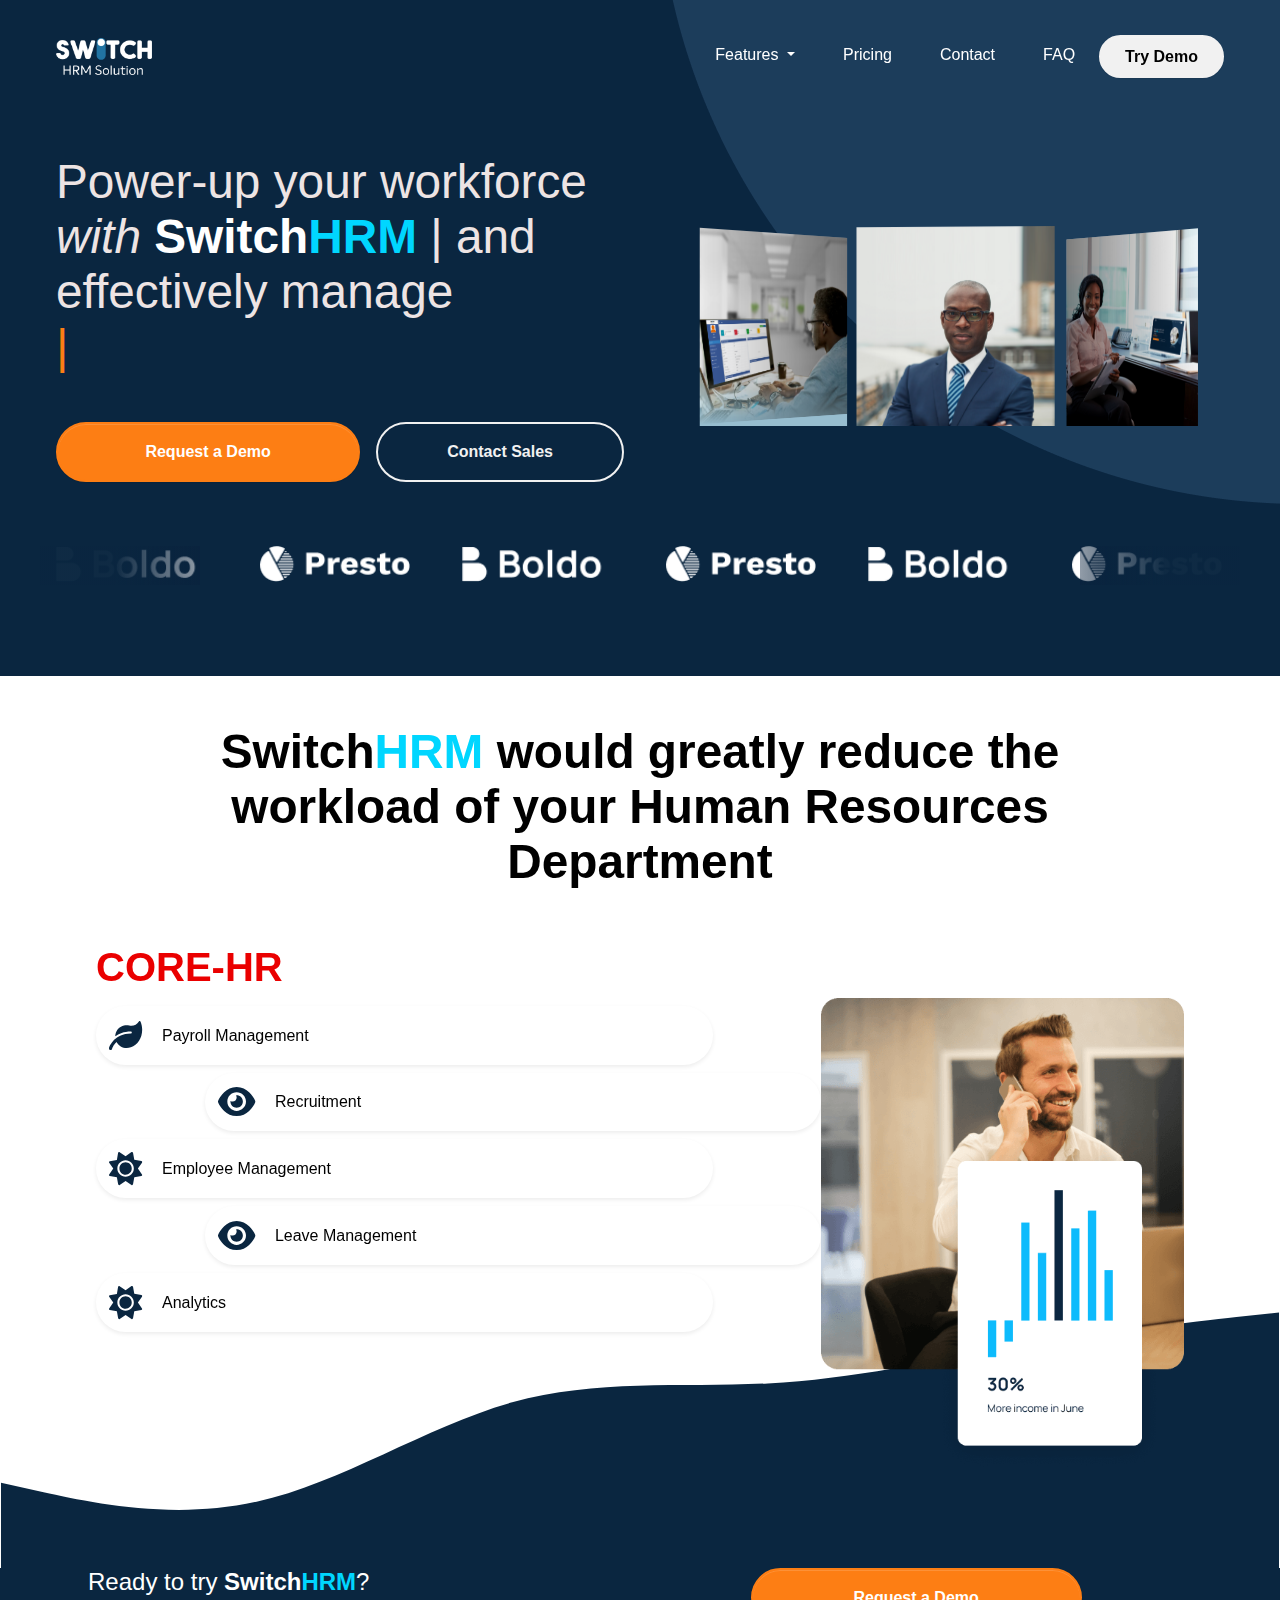
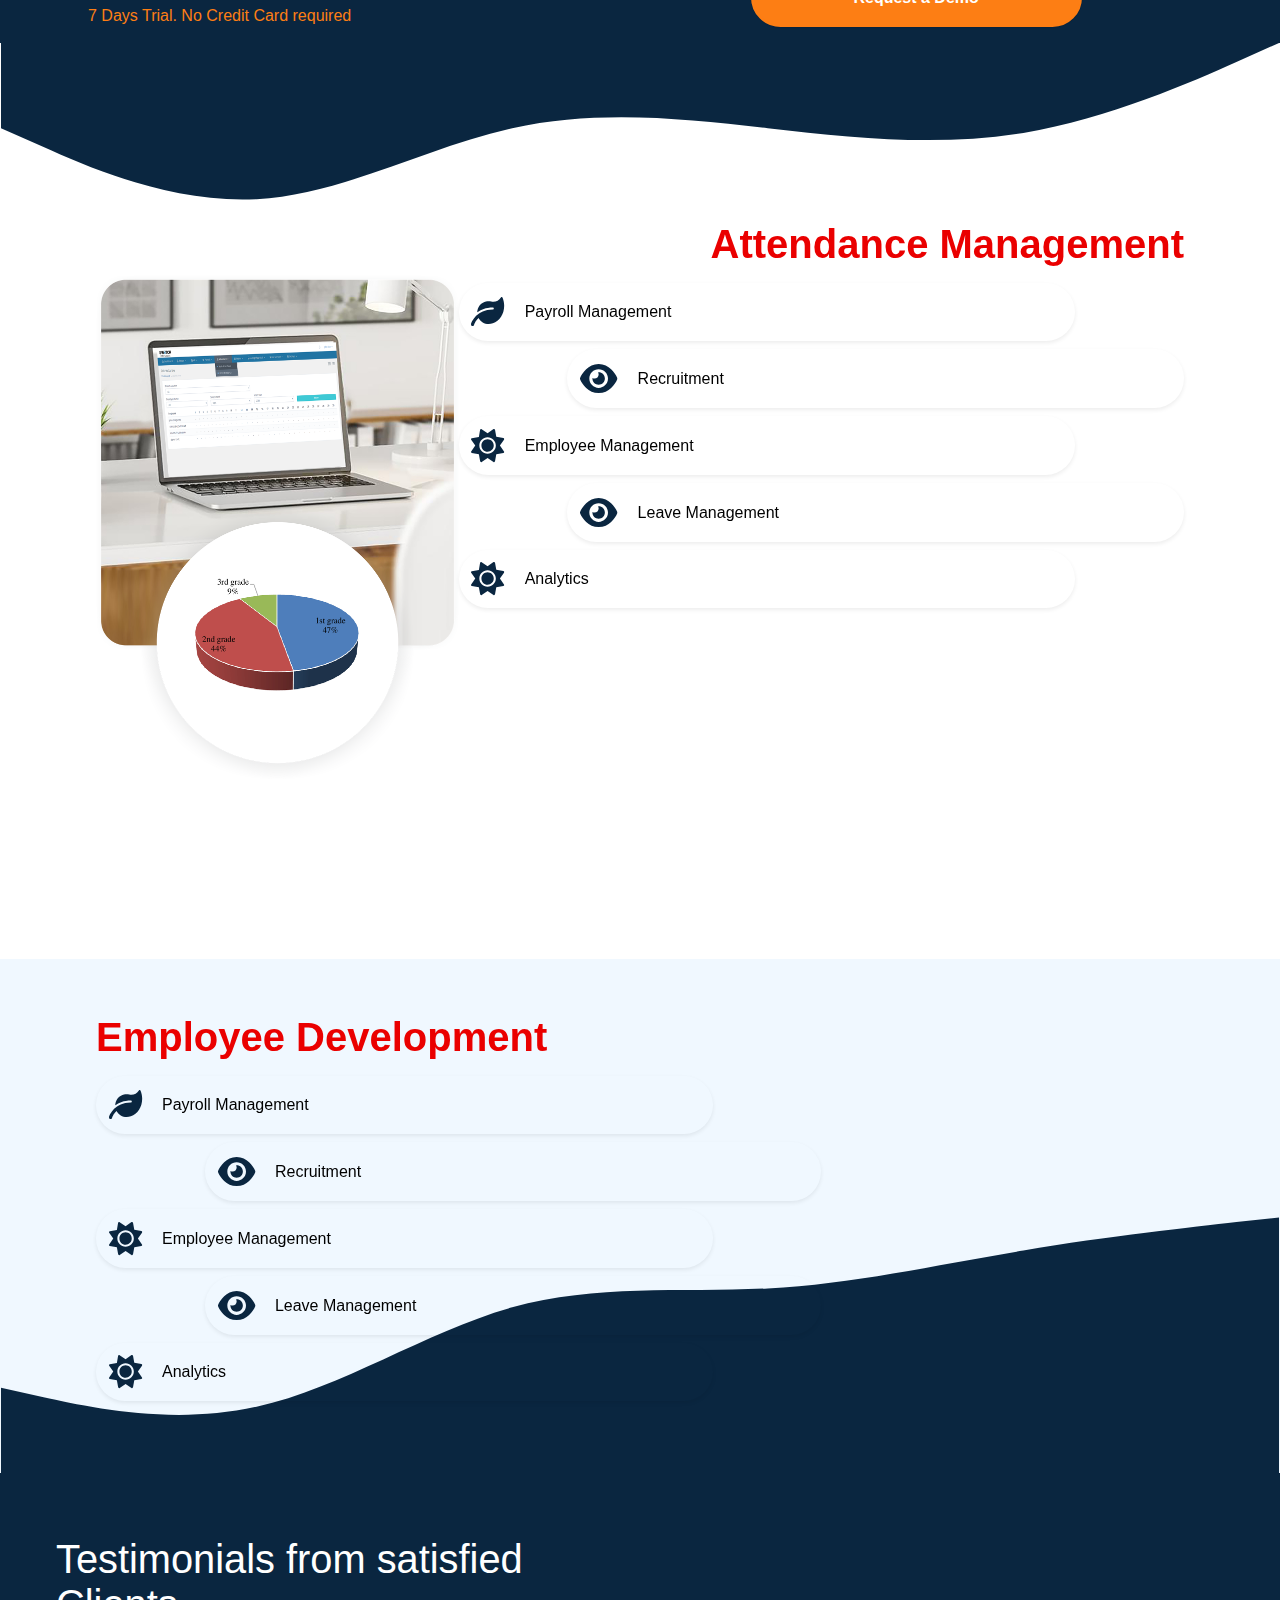
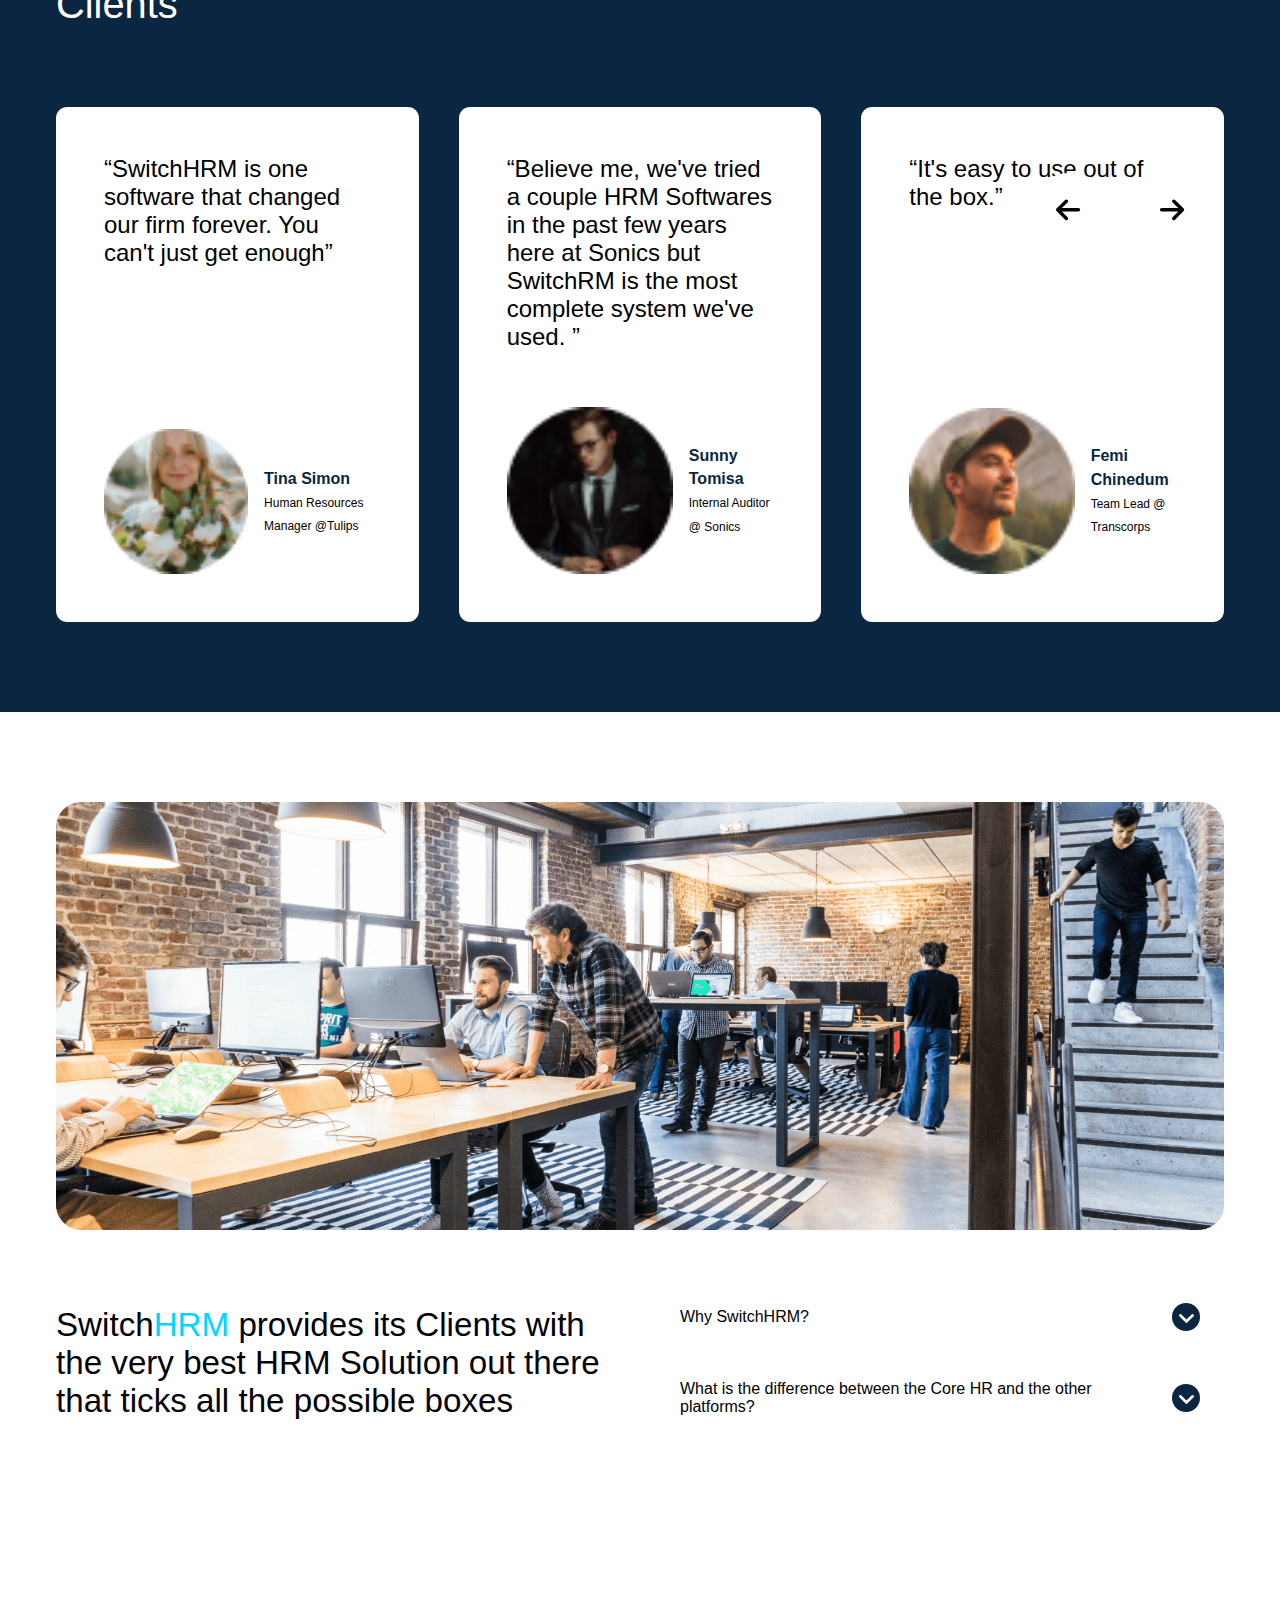
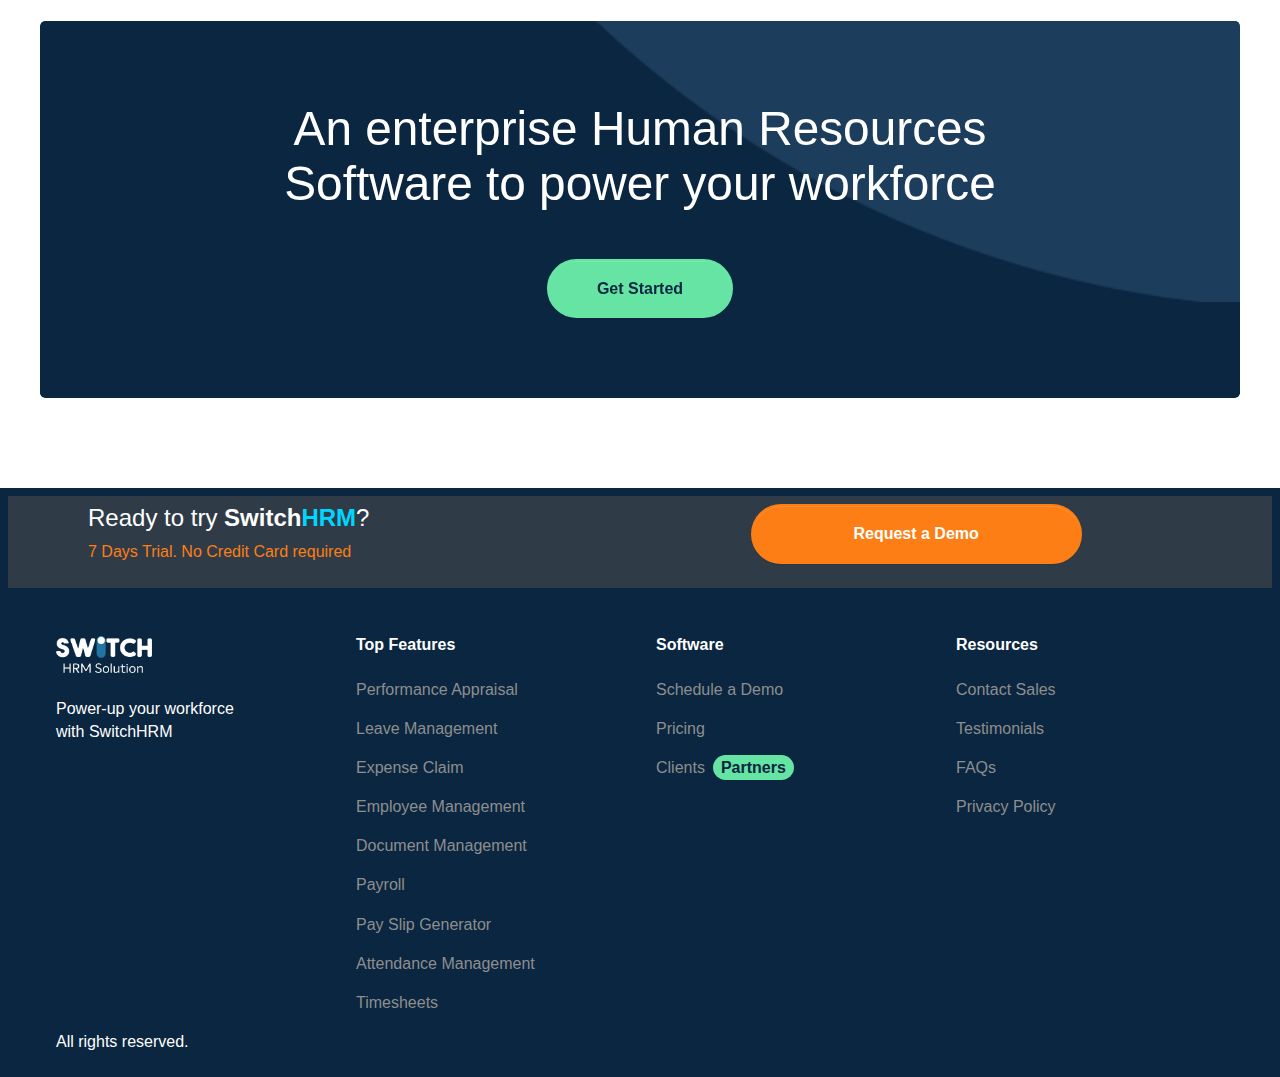
==== commit f70df397: "final" ====
--- a/index.html
+++ b/index.html
@@ -1,411 +1,939 @@
 <!DOCTYPE html>
 <html lang="en-US" dir="ltr">
 
-  <head>
-    <meta charset="utf-8">
-    <meta http-equiv="X-UA-Compatible" content="IE=edge">
-    <meta name="viewport" content="width=device-width, initial-scale=1">
-
-    <title>SwitchHRM</title>
-
-    <link rel="apple-touch-icon" sizes="180x180" href="assets/img/favicons/apple-touch-icon.png">
-    <link rel="icon" type="image/png" sizes="32x32" href="assets/img/favicons/favicon-32x32.png">
-    <link rel="icon" type="image/png" sizes="16x16" href="assets/img/favicons/favicon-16x16.png">
-    <link rel="shortcut icon" type="image/x-icon" href="assets/img/favicons/favicon.ico">
-    <meta name="theme-color" content="#ffffff">
-
-    <link rel="preconnect" href="https://fonts.gstatic.com">
-    <link href="https://fonts.googleapis.com/css2?family=Manrope:wght@200;300;400;500;600;700&amp;display=swap" rel="stylesheet">
-    <link href="vendors/bootstrap/bootstrap.min.css" rel="stylesheet">
-    <link href="vendors/prism/prism.css" rel="stylesheet">
-    <link href="vendors/swiper/swiper-bundle.min.css" rel="stylesheet">
-    <link href="assets/css/theme.css" rel="stylesheet" />
-
-  </head>
-
-
-  <body>
-
-    <main class="main" id="top">
-      <nav class="navbar navbar-expand-lg fixed-top navbar-dark" data-navbar-on-scroll="data-navbar-on-scroll">
-        <div class="container"><a class="navbar-brand" href="index.html"><img src="assets/img/Logo.png" class="logo" alt="" /></a>
-          <button class="navbar-toggler" type="button" data-bs-toggle="collapse" data-bs-target="#navbarSupportedContent" aria-controls="navbarSupportedContent" aria-expanded="false" aria-label="Toggle navigation"><i class="fa-solid fa-bars text-white fs-1"></i></button>
-          <div class="collapse navbar-collapse" id="navbarSupportedContent">
-            <ul class="navbar-nav ms-auto mt-2 mt-lg-0">
-              <li class="nav-item drop-menu">
-                <a class="nav-link dropdown-toggle" href="#" role="button" data-bs-toggle="dropdown" aria-expanded="false">
-                  Features
-                </a>
-                <ul class="dropdown-menu shadow border-light">
-                  <div class="row">
-                    <div class="col-md-6"> 
-                      <ul class="list-unstyled">     
-                        <li class="my-1 text-primary"><b>Core HR</b></li>
-                        <li class="my-1"><a class="dropdown-item" href="core-hr.html#recruitment">Recruitment</a></li>
-                        <li class="my-1"><a class="dropdown-item" href="core-hr.html#onboarding">Onboarding</a></li>
-                        <li class="my-1"><a class="dropdown-item" href="core-hr.html#leave-management">Leave Management</a></li>
-                        <li class="my-1"><a class="dropdown-item" href="core-hr.html#hr-analytics">HR Analytics</a></li>
-                        <li class="my-1"><a class="dropdown-item" href="core-hr.html#payroll-management">Payroll</a></li>
-                        <li class="my-1"><a class="dropdown-item" href="core-hr.html#expense-claim">Expense Claim</a></li>
-                        <li class="my-1"><a class="dropdown-item" href="core-hr.html#employee-management">Employee Management</a></li>
-                        <li class="my-1"><a class="dropdown-item" href="core-hr.html#payslip-generator">Pay Slip Generator</a></li>
-                        <li class="my-1"><a class="dropdown-item" href="core-hr.html#document-management">Document Management</a></li>
-                      </ul>
-                    </div>
-
-                    <div class="col-md-6">
-                      <ul class="list-unstyled">
-                        <li class="my-1 text-primary"><b>Time & Attendance</b></li>
-                        <li class="my-1"><a class="dropdown-item" href="time-and-attendance.html#attendance-management">Attendance Management</a></li>
-                        <li class="my-1"><a class="dropdown-item" href="time-and-attendance.html#timesheets">Timesheets</a></li>
-
-                        <hr class="dropdown-divider">
-
-                        <li class="my-1 text-primary"><b>Employee Development</b></li>
-                        <li class="my-1"><a class="dropdown-item" href="employee-development.html#performance-appraisal">Performance Appraisal</a></li>
-                      </ul>
-                    </div>
-                  </div>
-                </ul>
-              </li>
-              <li class="nav-item"><a class="nav-link" aria-current="page" href="pricing.html">Pricing</a></li>
-              
-              <li class="nav-item"><a class="nav-link" aria-current="page" href="contact.html">Contact</a></li>
-              <li class="nav-item"><a class="nav-link" aria-current="page" href="faq.html">FAQ</a></li>
-              <li class="nav-item mt-2 mt-lg-0"><a class="nav-link btn btn-light text-black w-md-25 w-50 w-lg-100" aria-current="page" href="#">Try Demo</a></li>
-            </ul>
-          </div>
-        </div>
-      </nav>
-      <div class="bg-dark"><img class="img-fluid position-absolute end-0" src="assets/img/hero/hero-bg.png" alt="" />
-
-
-        <section>
-          <div class="container">
-            <div class="row align-items-center py-lg-8 py-6">
-              <div class="col-lg-6 text-center text-lg-start">
-
-                <h1 class="banner fs-5 fs-xl-6 mb-4 pb-4">Power-up your workforce <i class="font-italic">with</i> <span id="switchHRM-text">Switch<span id="HRM-text">HRM</span></span>
-                  | and effectively manage 
-                  <div class="">
-                    <span class="features-typed text-warning"></span>
-                  <span style="visibility:hidden;">|</span>
-
-                  </div>
-                  
-                </h1>
-                
-                <div class="d-sm-flex align-items-center gap-3">
-                  <button class="btn btn-warning text-white mb-3 w-75">Request a Demo</button>
-                  <button class="btn btn-outline-light mb-3 w-75">Contact Sales</button>
-                </div>
-              </div>
-              <div class="col-lg-6 text-center text-lg-end mt-3 mt-lg-0"><img class="img-fluid" src="assets/img/newGraphics/landing page.png" alt="" /></div>
-            </div>
-
-            <div class="swiper" id="partners">
-              <div class="swiper-container swiper-shadow swiper-theme" data-swiper='{"slidesPerView":2,"breakpoints":{"640":{"slidesPerView":2,"spaceBetween":20},"768":{"slidesPerView":4,"spaceBetween":40},"992":{"slidesPerView":5,"spaceBetween":40},"1024":{"slidesPerView":4,"spaceBetween":50},"1025":{"slidesPerView":6,"spaceBetween":50}},"spaceBetween":10,"grabCursor":true,"pagination":{"el":".swiper-pagination","clickable":true},"loop":true,"freeMode":true,"autoplay":{"delay":2500,"disableOnInteraction":false}}'>
-                <div class="swiper-wrapper">
-                  <div class="swiper-slide text-center"><img src="assets/img/logos/boldo.png" alt="" /></div>
-                  <div class="swiper-slide text-center"><img src="assets/img/logos/presto.png" alt="" /></div>
-                  <div class="swiper-slide text-center"><img src="assets/img/logos/boldo.png" alt="" /></div>
-                  <div class="swiper-slide text-center"><img src="assets/img/logos/presto.png" alt="" /></div>
-                  <div class="swiper-slide text-center"><img src="assets/img/logos/boldo.png" alt="" /></div>
-                  <div class="swiper-slide text-center"><img src="assets/img/logos/presto.png" alt="" /></div>
-                </div>
-              </div>
-            </div>
-          </div>
-          <!-- end of .container-->
-
-        </section>
-        </div>
-
-
-  
-
-      <section class="p-0" style="background: url('assets/img/waves/wave1.svg'); background-repeat: no-repeat; background-position: bottom; background-size: contain;">
-        <div class="container-fluid p-lg-5 p-2 overflow-hidden rounded-1">
-          <h2 class="mx-auto text-center fs-lg-6 fs-md-5 w-lg-75 fw-bold"> Switch<span id="HRM-text">HRM</span> would greatly reduce the workload of your Human Resources Department</h2>
-          <div class="px-lg-5 p-5 position-relative">
-            <h1 class="features-header">CORE-HR</h1>
-              <div class="d-flex flex-column-reverse flex-lg-row">
-                  
-                  <div class="col-lg-8">
+<head>
+  <meta charset="utf-8">
+  <meta http-equiv="X-UA-Compatible" content="IE=edge">
+  <meta name="viewport" content="width=device-width, initial-scale=1">
+
+  <title>SwitchHRM</title>
+
+  <link rel="apple-touch-icon" sizes="180x180" href="assets/img/favicons/apple-touch-icon.png">
+  <link rel="icon" type="image/png" sizes="32x32" href="assets/img/favicons/favicon-32x32.png">
+  <link rel="icon" type="image/png" sizes="16x16" href="assets/img/favicons/favicon-16x16.png">
+  <link rel="shortcut icon" type="image/x-icon" href="assets/img/favicons/favicon.ico">
+  <meta name="theme-color" content="#ffffff">
+
+  <link rel="preconnect" href="https://fonts.gstatic.com">
+  <link href="https://fonts.googleapis.com/css2?family=Manrope:wght@200;300;400;500;600;700&amp;display=swap"
+    rel="stylesheet">
+  <link href="vendors/bootstrap/bootstrap.min.css" rel="stylesheet">
+  <link href="vendors/prism/prism.css" rel="stylesheet">
+  <link href="vendors/swiper/swiper-bundle.min.css" rel="stylesheet">
+  <link href="assets/css/theme.css" rel="stylesheet" />
+
+</head>
+
+
+<body>
+
+  <main class="main" id="top">
+    <nav class="navbar navbar-expand-lg fixed-top navbar-dark" data-navbar-on-scroll="data-navbar-on-scroll">
+      <div class="container"><a class="navbar-brand" href="index.html"><img src="assets/img/Logo.png" class="logo"
+            alt="" /></a>
+        <button class="navbar-toggler" type="button" data-bs-toggle="collapse" data-bs-target="#navbarSupportedContent"
+          aria-controls="navbarSupportedContent" aria-expanded="false" aria-label="Toggle navigation"><i
+            class="fa-solid fa-bars text-white fs-0"></i></button>
+        <div class="collapse navbar-collapse" id="navbarSupportedContent">
+          <ul class="navbar-nav ms-auto mt-2 mt-lg-0">
+            <li class="nav-item drop-menu">
+              <a class="nav-link dropdown-toggle" href="#" role="button" data-bs-toggle="dropdown"
+                aria-expanded="false">
+                Features
+              </a>
+              <ul class="dropdown-menu shadow border-light">
+                <div class="row">
+                  <div class="col-md-6">
                     <ul class="list-unstyled">
-                      <li class="fs-1 shadow-sm offer-list-item"><i class="text-dark mr-2 fa-solid fa-leaf fs-lg-4 fs-1"></i><span>Payroll Management</span></li>
-                      <li class="fs-1 shadow-sm offer-list-item ms-auto"><i class="text-dark mr-2 fa-solid fa-eye fs-lg-4 fs-1"></i><span>Recruitment</span></li>
-                      <li class="fs-1 shadow-sm offer-list-item"><i class="text-dark mr-2 fa-solid fa-sun fs-lg-4 fs-1"></i><span>Employee Management</span></li>
-                      <li class="fs-1 shadow-sm offer-list-item ms-auto"><i class="text-dark mr-2 fa-solid fa-eye fs-lg-4 fs-1"></i><span>Leave Management</span></li>
-                      <li class="fs-1 shadow-sm offer-list-item"><i class="text-dark mr-2 fa-solid fa-sun fs-lg-4 fs-1"></i><span>Analytics</span></li>
+                      <li class="my-1 text-primary"><b>Core HR</b></li>
+                      <li class="my-1"><a class="dropdown-item" href="core-hr.html#recruitment">Recruitment</a></li>
+                      <li class="my-1"><a class="dropdown-item" href="core-hr.html#onboarding">Onboarding</a></li>
+                      <li class="my-1"><a class="dropdown-item" href="core-hr.html#leave-management">Leave
+                          Management</a></li>
+                      <li class="my-1"><a class="dropdown-item" href="core-hr.html#hr-analytics">HR Analytics</a></li>
+                      <li class="my-1"><a class="dropdown-item" href="core-hr.html#payroll-management">Payroll</a></li>
+                      <li class="my-1"><a class="dropdown-item" href="core-hr.html#expense-claim">Expense Claim</a></li>
+                      <li class="my-1"><a class="dropdown-item" href="core-hr.html#employee-management">Employee
+                          Management</a></li>
+                      <li class="my-1"><a class="dropdown-item" href="core-hr.html#payslip-generator">Pay Slip
+                          Generator</a></li>
+                      <li class="my-1"><a class="dropdown-item" href="core-hr.html#document-management">Document
+                          Management</a></li>
                     </ul>
                   </div>
-                  <div class="col-lg-4 text-center text-lg-end"><img class="img-fluid" src="assets/img/offer/1.png" alt="" /></div>
-                </div>
-          </div>
-        </div>
-      </section>
-    
-      <section class="p-0" style="background-color: rgb(10, 38, 64);">
-        <div class="container px-lg-5">
-          <div class="row">
-            <div class="col-md-7">
-              <h4 class="text-white">Ready to try <span id="switchHRM-text">Switch<span id="HRM-text">HRM</span></span>?</h4>
-              <p class="text-warning">7 Days Trial. No Credit Card required</p>
-            </div>
-            <div class="col-md-5">
-              <button class="btn btn-warning text-white mb-3 w-75">Request a Demo</button>
-            </div>
-          </div>
-        </div>
-      </section>
-    
-      <section class="" style="background-color: rgb(10, 38, 64); background: url('assets/img/waves/wave2.svg'); background-repeat: no-repeat; background-position: top; background-size: contain;">
-        <div class="container-fluid px-lg-5 p-2 jumbotron overflow-hidden rounded-1 ">
-          <div class="px-lg-5 py-7 position-relative rounded-5">
-            <h1 class="features-header text-lg-end">Attendance Management</h1>
-              <div class="d-flex flex-column-reverse flex-lg-row">
-                  <div class="col-lg-4 text-center text-lg-end"><img class="img-fluid" src="assets/img/offer/1.png" alt="" /></div>
-                  <div class="col-lg-8">
+
+                  <div class="col-md-6">
                     <ul class="list-unstyled">
-                      <li class="fs-1 shadow-sm offer-list-item"><i class="text-dark mr-2 fa-solid fa-leaf fs-lg-4 fs-1"></i><span>Payroll Management</span></li>
-                      <li class="fs-1 shadow-sm offer-list-item ms-auto"><i class="text-dark mr-2 fa-solid fa-eye fs-lg-4 fs-1"></i><span>Recruitment</span></li>
-                      <li class="fs-1 shadow-sm offer-list-item"><i class="text-dark mr-2 fa-solid fa-sun fs-lg-4 fs-1"></i><span>Employee Management</span></li>
-                      <li class="fs-1 shadow-sm offer-list-item ms-auto"><i class="text-dark mr-2 fa-solid fa-eye fs-lg-4 fs-1"></i><span>Leave Management</span></li>
-                      <li class="fs-1 shadow-sm offer-list-item"><i class="text-dark mr-2 fa-solid fa-sun fs-lg-4 fs-1"></i><span>Analytics</span></li>
+                      <li class="my-1 text-primary"><b>Time & Attendance</b></li>
+                      <li class="my-1"><a class="dropdown-item"
+                          href="time-and-attendance.html#attendance-management">Attendance Management</a></li>
+                      <li class="my-1"><a class="dropdown-item"
+                          href="time-and-attendance.html#timesheets">Timesheets</a></li>
+
+                      <hr class="dropdown-divider">
+
+                      <li class="my-1 text-primary"><b>Employee Development</b></li>
+                      <li class="my-1"><a class="dropdown-item"
+                          href="employee-development.html#performance-appraisal">Performance Appraisal</a></li>
                     </ul>
                   </div>
-                  
                 </div>
+              </ul>
+            </li>
+            <li class="nav-item"><a class="nav-link" aria-current="page" href="pricing.html">Pricing</a></li>
+
+            <li class="nav-item"><a class="nav-link" aria-current="page" href="contact.html">Contact</a></li>
+            <li class="nav-item"><a class="nav-link" aria-current="page" href="faq.html">FAQ</a></li>
+            <li class="nav-item mt-2 mt-lg-0"><a class="nav-link btn btn-light text-black w-md-25 w-50 w-lg-100"
+                aria-current="page" href="http://demo.switchhrm.digitalswitch.net/">Try Demo</a></li>
+          </ul>
+        </div>
+      </div>
+    </nav>
+    <div class="bg-dark"><img class="img-fluid position-absolute end-0" src="assets/img/hero/hero-bg.png" alt="" />
+
+
+
+      <!--Carousel Start-->
+      <section>
+        <div class="container">
+          <div class="row align-items-center pt-6">
+            <div class="col-lg-6 text-center text-lg-start">
+
+              <h1 class="banner fs-5 fs-xl-6 mb-4 pb-4">Power-up your workforce <i class="font-italic">with</i> <span
+                  id="switchHRM-text">Switch<span id="HRM-text">HRM</span></span>
+                | and effectively manage
+                <div class="">
+                  <span class="features-typed text-warning"></span>
+                  <span style="visibility:hidden;">|</span>
+                </div>
+              </h1>
+
+              <div class="d-sm-flex align-items-center gap-3">
+                <button class="btn btn-warning text-white mb-3 w-100" data-bs-toggle="modal"
+                  data-bs-target="#demoModal">Request a Demo</button>
+
+                <a href="contact.html" class="w-100">
+                  <button class="btn btn-outline-light mb-3 w-100">Contact Sales</button>
+                </a>
+              </div>
+            </div>
+            <div class="col-lg-6 text-center text-lg-end">
+              <div class="swiper mySwiper">
+                <div class="swiper-wrapper">
+                  <div class="swiper-slide" style="background-position: center;
+                  background-size: cover;
+                  width: 200px;
+                  height: 200px;">
+                    <img class="img-fluid"  src="assets/img/newGraphics/slide a.png" />
+                  </div>
+                  <div class="swiper-slide" style="background-position: center;
+                  background-size: cover;
+                  width: 200px;
+                  height: 200px;">
+                    <img class="img-fluid" src="assets/img/newGraphics/slide b.png" />
+                  </div>
+                  <div class="swiper-slide" style="background-position: center;
+                  background-size: cover;
+                  width: 200px;
+                  height: 200px;">
+                    <img class="img-fluid" src="assets/img/newGraphics/slide c.png" />
+                  </div>        
+                </div>
+              </div>
+          
+          </div>
+
+          <div class="swiper mt-5" id="partners">
+            <div class="swiper-container swiper-shadow swiper-theme"
+              data-swiper='{"slidesPerView":2,"breakpoints":{"640":{"slidesPerView":2,"spaceBetween":20},"768":{"slidesPerView":4,"spaceBetween":40},"992":{"slidesPerView":5,"spaceBetween":40},"1024":{"slidesPerView":4,"spaceBetween":50},"1025":{"slidesPerView":6,"spaceBetween":50}},"spaceBetween":10,"grabCursor":true,"pagination":{"el":".swiper-pagination","clickable":true},"loop":true,"freeMode":true,"autoplay":{"delay":2500,"disableOnInteraction":false}}'>
+              <div class="swiper-wrapper">
+                <div class="swiper-slide text-center"><img src="assets/img/logos/boldo.png" alt="" /></div>
+                <div class="swiper-slide text-center"><img src="assets/img/logos/presto.png" alt="" /></div>
+                <div class="swiper-slide text-center"><img src="assets/img/logos/boldo.png" alt="" /></div>
+                <div class="swiper-slide text-center"><img src="assets/img/logos/presto.png" alt="" /></div>
+                <div class="swiper-slide text-center"><img src="assets/img/logos/boldo.png" alt="" /></div>
+                <div class="swiper-slide text-center"><img src="assets/img/logos/presto.png" alt="" /></div>
+              </div>
+            </div>
           </div>
         </div>
       </section>
-
-      <section class="p-0" style="background: url('assets/img/waves/wave1.svg'); background-color: aliceblue; background-repeat: no-repeat; background-position: bottom; background-size: contain;">
-        <div class="container-fluid px-lg-5 p-2 overflow-hidden rounded-1">
-         
-          <div class="px-lg-5 p-5 position-relative">
-            <h1 class="features-header">Employee Development</h1>
-              <div class="d-flex flex-column-reverse flex-lg-row">
-                  
-                  <div class="col-lg-8">
-                    <ul class="list-unstyled">
-                      <li class="fs-1 shadow-sm offer-list-item"><i class="text-dark mr-2 fa-solid fa-leaf fs-lg-4 fs-1"></i><span>Payroll Management</span></li>
-                      <li class="fs-1 shadow-sm offer-list-item ms-auto"><i class="text-dark mr-2 fa-solid fa-eye fs-lg-4 fs-1"></i><span>Recruitment</span></li>
-                      <li class="fs-1 shadow-sm offer-list-item"><i class="text-dark mr-2 fa-solid fa-sun fs-lg-4 fs-1"></i><span>Employee Management</span></li>
-                      <li class="fs-1 shadow-sm offer-list-item ms-auto"><i class="text-dark mr-2 fa-solid fa-eye fs-lg-4 fs-1"></i><span>Leave Management</span></li>
-                      <li class="fs-1 shadow-sm offer-list-item"><i class="text-dark mr-2 fa-solid fa-sun fs-lg-4 fs-1"></i><span>Analytics</span></li>
-                    </ul>
-                  </div>
-                  <div class="col-lg-4 text-center text-lg-end"><img class="img-fluid" src="assets/img/offer/1.png" alt="" /></div>
-                </div>
-          </div>
-        </div>
-      </section>
- 
-
-      
-
-      <section class="bg-dark pt-6" id="testimonials">
-        <div class="container">
-          <div class="col-md-6">
-            <h1 class="text-white fs-lg-5 fs-md-3 fs-2">Testimonials from satisfied Clients</h1>
-          </div>
-          <div class="swiper mt-7">
-            <div class="swiper-container swiper-theme" data-swiper='{"slidesPerView":1,"breakpoints":{"640":{"slidesPerView":1,"spaceBetween":10},"768":{"slidesPerView":2,"spaceBetween":20},"1025":{"slidesPerView":3,"spaceBetween":40}},"spaceBetween":10,"grabCursor":true,"pagination":{"el":".swiper-pagination","clickable":true},"navigation":{"nextEl":".swiper-button-next","prevEl":".swiper-button-prev"},"loop":true,"freeMode":true,"loopedSlides":3}'>
-              <div class="swiper-wrapper">
-
-                <div class="swiper-slide bg-white p-5 rounded-3 h-auto">
-                  <div class="d-flex flex-column justify-content-between h-100">
-                    <h4 class="text-black">“SwitchHRM is one software that changed our firm forever. You can't just get enough”</h4>
-                    <div class="d-flex align-items-center gap-3 mt-5"><img src="assets/img/review/1.png" alt="" />
-                      <div class="text-black">
-                        <p class="mb-0 fw-bold text-dark">Tina Simon</p><small>Human Resources Manager @Tulips </small>
-                      </div>
+    </div>
+
+    <!--Carousel End-->
+
+
+    <section class="p-0"
+      style="background: url('assets/img/waves/wave1.svg'); background-repeat: no-repeat; background-position: bottom; background-size: contain;">
+      <div class="container-fluid p-lg-5 p-2 overflow-hidden rounded-1">
+        <h2 class="mx-auto text-center fs-lg-6 fs-md-5 w-lg-75 fw-bold"> Switch<span id="HRM-text">HRM</span> would
+          greatly reduce the workload of your Human Resources Department</h2>
+        <div class="px-lg-5 p-5 position-relative">
+          <h1 class="features-header">CORE-HR</h1>
+          <div class="d-flex flex-column-reverse flex-lg-row">
+
+            <div class="col-lg-8">
+              <ul class="list-unstyled">
+                <li class="fs-0 shadow-sm offer-list-item"><i
+                    class="text-dark mr-2 fa-solid fa-leaf fs-lg-4 fs-0"></i><span>Payroll Management</span></li>
+                <li class="fs-0 shadow-sm offer-list-item ms-auto"><i
+                    class="text-dark mr-2 fa-solid fa-eye fs-lg-4 fs-0"></i><span>Recruitment</span></li>
+                <li class="fs-0 shadow-sm offer-list-item"><i
+                    class="text-dark mr-2 fa-solid fa-sun fs-lg-4 fs-0"></i><span>Employee Management</span></li>
+                <li class="fs-0 shadow-sm offer-list-item ms-auto"><i
+                    class="text-dark mr-2 fa-solid fa-eye fs-lg-4 fs-0"></i><span>Leave Management</span></li>
+                <li class="fs-0 shadow-sm offer-list-item"><i
+                    class="text-dark mr-2 fa-solid fa-sun fs-lg-4 fs-0"></i><span>Analytics</span></li>
+              </ul>
+            </div>
+            <div class="col-lg-4 text-center text-lg-end"><img class="img-fluid" src="assets/img/offer/1.png" alt="" />
+            </div>
+          </div>
+        </div>
+      </div>
+    </section>
+
+    <section class="p-0" style="background-color: rgb(10, 38, 64);">
+      <div class="container px-lg-5">
+        <div class="row">
+          <div class="col-md-7">
+            <h4 class="text-white">Ready to try <span id="switchHRM-text">Switch<span id="HRM-text">HRM</span></span>?
+            </h4>
+            <p class="text-warning">7 Days Trial. No Credit Card required</p>
+          </div>
+          <div class="col-md-5">
+            <button class="btn btn-warning text-white mb-3 w-75">Request a Demo</button>
+          </div>
+        </div>
+      </div>
+    </section>
+
+    <section class=""
+      style="background-color: rgb(10, 38, 64); background: url('assets/img/waves/wave2.svg'); background-repeat: no-repeat; background-position: top; background-size: contain;">
+      <div class="container-fluid px-lg-5 p-2 jumbotron overflow-hidden rounded-1 ">
+        <div class="px-lg-5 py-7 position-relative rounded-5">
+          <h1 class="features-header text-lg-end">Attendance Management</h1>
+          <div class="d-flex flex-column-reverse flex-lg-row">
+            <div class="col-lg-4 text-center text-lg-end"><img class="img-fluid"
+                src="assets/img/newGraphics/attendance.png" alt="" /></div>
+            <div class="col-lg-8">
+              <ul class="list-unstyled">
+                <li class="fs-0 shadow-sm offer-list-item"><i
+                    class="text-dark mr-2 fa-solid fa-leaf fs-lg-4 fs-0"></i><span>Payroll Management</span></li>
+                <li class="fs-0 shadow-sm offer-list-item ms-auto"><i
+                    class="text-dark mr-2 fa-solid fa-eye fs-lg-4 fs-0"></i><span>Recruitment</span></li>
+                <li class="fs-0 shadow-sm offer-list-item"><i
+                    class="text-dark mr-2 fa-solid fa-sun fs-lg-4 fs-0"></i><span>Employee Management</span></li>
+                <li class="fs-0 shadow-sm offer-list-item ms-auto"><i
+                    class="text-dark mr-2 fa-solid fa-eye fs-lg-4 fs-0"></i><span>Leave Management</span></li>
+                <li class="fs-0 shadow-sm offer-list-item"><i
+                    class="text-dark mr-2 fa-solid fa-sun fs-lg-4 fs-0"></i><span>Analytics</span></li>
+              </ul>
+            </div>
+          </div>
+        </div>
+      </div>
+    </section>
+
+    <section class="p-0"
+      style="background: url('assets/img/waves/wave1.svg'); background-color: aliceblue; background-repeat: no-repeat; background-position: bottom; background-size: contain;">
+      <div class="container-fluid px-lg-5 p-2 overflow-hidden rounded-1">
+        <div class="px-lg-5 p-5 position-relative">
+          <h1 class="features-header">Employee Development</h1>
+          <div class="d-flex flex-column-reverse flex-lg-row">
+
+            <div class="col-lg-8">
+              <ul class="list-unstyled">
+                <li class="fs-0 shadow-sm offer-list-item"><i
+                    class="text-dark mr-2 fa-solid fa-leaf fs-lg-4 fs-0"></i><span>Payroll Management</span></li>
+                <li class="fs-0 shadow-sm offer-list-item ms-auto"><i
+                    class="text-dark mr-2 fa-solid fa-eye fs-lg-4 fs-0"></i><span>Recruitment</span></li>
+                <li class="fs-0 shadow-sm offer-list-item"><i
+                    class="text-dark mr-2 fa-solid fa-sun fs-lg-4 fs-0"></i><span>Employee Management</span></li>
+                <li class="fs-0 shadow-sm offer-list-item ms-auto"><i
+                    class="text-dark mr-2 fa-solid fa-eye fs-lg-4 fs-0"></i><span>Leave Management</span></li>
+                <li class="fs-0 shadow-sm offer-list-item"><i
+                    class="text-dark mr-2 fa-solid fa-sun fs-lg-4 fs-0"></i><span>Analytics</span></li>
+              </ul>
+            </div>
+            <div class="col-lg-4 text-center text-lg-end"><img class="img-fluid"
+                src="assets/img/newGraphics/appraisal.png" alt="" /></div>
+          </div>
+        </div>
+      </div>
+    </section>
+
+
+
+
+    <section class="bg-dark pt-6" id="testimonials">
+      <div class="container">
+        <div class="col-md-6">
+          <h1 class="text-white fs-lg-5 fs-md-3 fs-2">Testimonials from satisfied Clients</h1>
+        </div>
+        <div class="swiper mt-7">
+          <div class="swiper-container swiper-theme"
+            data-swiper='{"slidesPerView":1,"breakpoints":{"640":{"slidesPerView":1,"spaceBetween":10},"768":{"slidesPerView":2,"spaceBetween":20},"1025":{"slidesPerView":3,"spaceBetween":40}},"spaceBetween":10,"grabCursor":true,"pagination":{"el":".swiper-pagination","clickable":true},"navigation":{"nextEl":".swiper-button-next","prevEl":".swiper-button-prev"},"loop":true,"freeMode":true,"loopedSlides":3}'>
+            <div class="swiper-wrapper">
+
+              <div class="swiper-slide bg-white p-5 rounded-3 h-auto">
+                <div class="d-flex flex-column justify-content-between h-100">
+                  <h4 class="text-black">“SwitchHRM is one software that changed our firm forever. You can't just get
+                    enough”</h4>
+                  <div class="d-flex align-items-center gap-3 mt-5"><img src="assets/img/review/1.png" alt="" />
+                    <div class="text-black">
+                      <p class="mb-0 fw-bold text-dark">Tina Simon</p><small>Human Resources Manager @Tulips </small>
                     </div>
                   </div>
                 </div>
-                <div class="swiper-slide bg-white p-5 rounded-3 h-auto">
-                  <div class="d-flex flex-column justify-content-between h-100">
-                    <h4 class="text-black">“Believe me, we've tried a couple HRM Softwares in the past few years here at Sonics but SwitchRM is the most complete system we've used. ”</h4>
-                    <div class="d-flex align-items-center gap-3 mt-5"><img src="assets/img/review/2.png" alt="" />
-                      <div class="text-black">
-                        <p class="mb-0 fw-bold text-dark">Sunny Tomisa</p><small>Internal Auditor @ Sonics</small>
-                      </div>
+              </div>
+              <div class="swiper-slide bg-white p-5 rounded-3 h-auto">
+                <div class="d-flex flex-column justify-content-between h-100">
+                  <h4 class="text-black">“Believe me, we've tried a couple HRM Softwares in the past few years here at
+                    Sonics but SwitchRM is the most complete system we've used. ”</h4>
+                  <div class="d-flex align-items-center gap-3 mt-5"><img src="assets/img/review/2.png" alt="" />
+                    <div class="text-black">
+                      <p class="mb-0 fw-bold text-dark">Sunny Tomisa</p><small>Internal Auditor @ Sonics</small>
                     </div>
                   </div>
                 </div>
-                <div class="swiper-slide bg-white p-5 rounded-3 h-auto">
-                  <div class="d-flex flex-column justify-content-between h-100">
-                    <h4 class="text-black">“It's easy to use out of the box.”</h4>
-                    <div class="d-flex align-items-center gap-3 mt-5"><img src="assets/img/review/3.png" alt="" />
-                      <div class="text-black">
-                        <p class="mb-0 fw-bold text-dark">Femi Chinedum</p><small>Team Lead @ Transcorps</small>
-                      </div>
+              </div>
+              <div class="swiper-slide bg-white p-5 rounded-3 h-auto">
+                <div class="d-flex flex-column justify-content-between h-100">
+                  <h4 class="text-black">“It's easy to use out of the box.”</h4>
+                  <div class="d-flex align-items-center gap-3 mt-5"><img src="assets/img/review/3.png" alt="" />
+                    <div class="text-black">
+                      <p class="mb-0 fw-bold text-dark">Femi Chinedum</p><small>Team Lead @ Transcorps</small>
                     </div>
                   </div>
                 </div>
-                <div class="swiper-slide bg-white p-5 rounded-3 h-auto">
-                  <div class="d-flex flex-column justify-content-between h-100">
-                    <h4 class="text-black">“Well, I think it's a 5 star rating from me”</h4>
-                    <div class="d-flex align-items-center gap-3 mt-5"><img src="assets/img/review/1.png" alt="" />
-                      <div class="text-black">
-                        <p class="mb-0 fw-bold text-dark">Albus Dumbledore</p><small>Manager @ Howarts</small>
-                      </div>
+              </div>
+              <div class="swiper-slide bg-white p-5 rounded-3 h-auto">
+                <div class="d-flex flex-column justify-content-between h-100">
+                  <h4 class="text-black">“Well, I think it's a 5 star rating from me”</h4>
+                  <div class="d-flex align-items-center gap-3 mt-5"><img src="assets/img/review/1.png" alt="" />
+                    <div class="text-black">
+                      <p class="mb-0 fw-bold text-dark">Albus Dumbledore</p><small>Manager @ Howarts</small>
                     </div>
                   </div>
                 </div>
               </div>
             </div>
-            <div class="swiper-button-next"><span class="fas fa-arrow-right fs-lg-3 fs-2"></span></div>
-            <div class="swiper-button-prev"><span class="fas fa-arrow-left fs-lg-3 fs-2"></span></div>
-          </div>
-        </div>
-        <!-- end of .container-->
-
-      </section>
-      
-
-      <section>
-
-        <div class="container"><img class="img-fluid" src="assets/img/offer/3.png" alt="" />
-          <div class="row mt-5 align-items-center">
-            <div class="col-md-6">
-              <h2 class="fs-md-4 fs-1 pt-3">Switch<span id="HRM-text">HRM</span> provides its Clients with the very best HRM Solution out there that ticks all the possible boxes</h2>
-            </div>
-            <div class="col-md-6">
-              <div class="accordion accordion-flush" id="accordionFlushExample">
-                <div class="accordion-item"></div>
-                <h2 class="accordion-header" id="srgdgfdgdgg45">
-                  <button class="accordion-button collapsed text-black p-4 rounded-3" type="button" data-bs-toggle="collapse" data-bs-target="#srgdgfdgdgg45tyuu" aria-expanded="false" aria-controls="srgdgfdgdgg45"><span class="fs-1 pe-3">Why SwitchHRM?</span></button>
-                </h2>
-                <div class="accordion-collapse collapse" aria-labelledby="srgdgfdgdgg45" data-bs-parent="#accordionFlushExample" id="srgdgfdgdgg45tyuu">
-                  <div class="accordion-body">
-                    <p class="mb-0 px-4 rounded-3">Placeholder content for this accordion, which is intended to demonstrate the accordion-flush class. This is the first item's accordion body.</p>
-                  </div>
+          </div>
+          <div class="swiper-button-next"><span class="fas fa-arrow-right fs-lg-3 fs-2"></span></div>
+          <div class="swiper-button-prev"><span class="fas fa-arrow-left fs-lg-3 fs-2"></span></div>
+        </div>
+      </div>
+      <!-- end of .container-->
+
+    </section>
+
+
+    <section>
+
+      <div class="container"><img class="img-fluid" src="assets/img/offer/3.png" alt="" />
+        <div class="row mt-5 align-items-center">
+          <div class="col-md-6">
+            <h2 class="fs-md-4 fs-0 pt-3">Switch<span id="HRM-text">HRM</span> provides its Clients with the very best
+              HRM Solution out there that ticks all the possible boxes</h2>
+          </div>
+          <div class="col-md-6">
+            <div class="accordion accordion-flush" id="accordionFlushExample">
+              <div class="accordion-item"></div>
+              <h2 class="accordion-header" id="srgdgfdgdgg45">
+                <button class="accordion-button collapsed text-black p-4 rounded-3" type="button"
+                  data-bs-toggle="collapse" data-bs-target="#srgdgfdgdgg45tyuu" aria-expanded="false"
+                  aria-controls="srgdgfdgdgg45"><span class="fs-0 pe-3">Why SwitchHRM?</span></button>
+              </h2>
+              <div class="accordion-collapse collapse" aria-labelledby="srgdgfdgdgg45"
+                data-bs-parent="#accordionFlushExample" id="srgdgfdgdgg45tyuu">
+                <div class="accordion-body">
+                  <p class="mb-0 px-4 rounded-3">Placeholder content for this accordion, which is intended to
+                    demonstrate the accordion-flush class. This is the first item's accordion body.</p>
                 </div>
-                <div class="accordion-item"></div>
-                <h2 class="accordion-header" id="sxvdgrfhfh276">
-                  <button class="accordion-button collapsed text-black p-4 rounded-3" type="button" data-bs-toggle="collapse" data-bs-target="#srgdgfdgdgg45tyuu5ghj" aria-expanded="false" aria-controls="sxvdgrfhfh276"><span class="fs-1 pe-3">What is the difference between the Core HR and the other platforms? </span></button>
-                </h2>
-                <div class="accordion-collapse collapse" aria-labelledby="sxvdgrfhfh276" data-bs-parent="#accordionFlushExample" id="srgdgfdgdgg45tyuu5ghj">
-                  <div class="accordion-body">
-                    <p class="mb-0 px-4 rounded-3">Placeholder content for this accordion, which is intended to demonstrate the accordion-flush class. This is the first item's accordion body.</p>
-                  </div>
+              </div>
+              <div class="accordion-item"></div>
+              <h2 class="accordion-header" id="sxvdgrfhfh276">
+                <button class="accordion-button collapsed text-black p-4 rounded-3" type="button"
+                  data-bs-toggle="collapse" data-bs-target="#srgdgfdgdgg45tyuu5ghj" aria-expanded="false"
+                  aria-controls="sxvdgrfhfh276"><span class="fs-0 pe-3">What is the difference between the Core HR and
+                    the other platforms? </span></button>
+              </h2>
+              <div class="accordion-collapse collapse" aria-labelledby="sxvdgrfhfh276"
+                data-bs-parent="#accordionFlushExample" id="srgdgfdgdgg45tyuu5ghj">
+                <div class="accordion-body">
+                  <p class="mb-0 px-4 rounded-3">Placeholder content for this accordion, which is intended to
+                    demonstrate the accordion-flush class. This is the first item's accordion body.</p>
                 </div>
               </div>
             </div>
           </div>
         </div>
-
-      </section>
-    
- 
-
-    </main>
-
-
-    <section>
-
-      <div class="container bg-dark overflow-hidden rounded-1">
-        <div class="bg-holder" style="background-image:url(assets/img/promo/promo-bg.png);">
-        </div>
-        <!--/.bg-holder-->
-
-        <div class="px-5 py-7 position-relative">
-          <h1 class="text-center w-lg-75 mx-auto fs-lg-6 fs-md-4 fs-1 text-white">An enterprise template to ramp up your company website</h1>
-          <div class="row justify-content-center mt-5">
-            <div class="col-auto w-100 w-lg-50">
-              <input class="form-control mb-2 border-light fs-1" type="email" placeholder="Your email address" />
-            </div>
-            <div class="col-auto mt-2 mt-lg-0">
-              <button class="btn btn-success text-dark fs-1">Start now</button>
-            </div>
-          </div>
-        </div>
-      </div>
-      <!-- end of .container-->
+      </div>
 
     </section>
-  
-
-    <footer class="p-2 bg-dark text-white">
-      <section class="py-2 d-flex align-items-center" style="background-color: rgb(47, 60, 71);">
-        <div class="container px-lg-5">
-          <div class="row">
-            <div class="col-md-7">
-              <h4 class="text-white">Ready to try <span id="switchHRM-text">Switch<span id="HRM-text">HRM</span></span>?</h4>
-              <p class="text-warning">7 Days Trial. No Credit Card required</p>
-            </div>
-            <div class="col-md-5">
-              <button class="btn btn-warning text-white mb-3 w-75">Request a Demo</button>
-            </div>
-          </div>
-        </div>
-      </section>
-      <div class="container">
-        <div class="row justify-content-between">
-          <div class="col-lg-3 col-sm-12">
-            <a class="navbar-brand" href="index.html">
-              <img src="assets/img/Logo.png" class="logo img-fluid mt-5 mb-4" src="assets/img/black-logo.png" alt="" />
-            </a>
-            <p class="w-lg-75 text-gray">Power-up your workforce with SwitchHRM</p>
-          </div>
-          <div class="col-lg-3 col-sm-4">
-            <h3 class="fw-bold fs-1 mt-5 mb-4 text-white">Top Features</h3>
-            <ul class="list-unstyled">
-              <li class="my-3"><a href="employee-development.html#performance-appraisal">Performance Appraisal</a></li>
-              <li class="my-3"><a href="core-hr.html#leave-management">Leave Management</a></li>
-              <li class="my-3"><a href="core-hr.html#expense-claim">Expense Claim</a></li>
-              <li class="my-3"><a href="core-hr.html#employee-management">Employee Management</a></li>
-              <li class="my-3"><a href="core-hr.html#document-management">Document Management</a></li>
-              <li class="my-3"><a href="core-hr.html#payroll-management">Payroll</a></li>
-              <li class="my-3"><a href="core-hr.html#payslip-generator">Pay Slip Generator</a></li>
-              <li class="my-3"><a href="#attendance-management">Attendance Management</a></li>
-              <li class="my-3"><a href="time-and-attendance.html#timesheets">Timesheets</a></li>
-              
-            </ul>
-          </div>
-          <div class="col-lg-3 col-sm-4">
-            <h3 class="fw-bold fs-1 mt-5 mb-4 text-white">Software</h3>
-            <ul class="list-unstyled">
-              <li class="my-3"><a href="#">Schedule a Demo</a></li>
-              <li class="my-3"><a href="pricing.html">Pricing</a></li>              
-              <li class="my-3"><a href="#">Clients</a><span
+
+
+
+  </main>
+
+
+  <section>
+
+    <div class="container bg-dark overflow-hidden rounded-1">
+      <div class="bg-holder" style="background-image:url(assets/img/promo/promo-bg.png);">
+      </div>
+      <!--/.bg-holder-->
+
+      <div class="px-5 py-7 position-relative">
+        <h1 class="text-center w-lg-75 mx-auto fs-lg-6 fs-md-4 fs-0 text-white">An enterprise Human Resources Software
+          to power your workforce</h1>
+        <div class="row justify-content-center mt-5">
+
+          <div class="col-auto mt-2 mt-lg-0">
+            <button class="btn btn-success text-dark fs-0">Get Started</button>
+          </div>
+        </div>
+      </div>
+    </div>
+    <!-- end of .container-->
+
+  </section>
+
+
+  <footer class="p-2 bg-dark text-white">
+    <section class="py-2 d-flex align-items-center" style="background-color: rgb(47, 60, 71);">
+      <div class="container px-lg-5">
+        <div class="row">
+          <div class="col-md-7">
+            <h4 class="text-white">Ready to try <span id="switchHRM-text">Switch<span id="HRM-text">HRM</span></span>?
+            </h4>
+            <p class="text-warning">7 Days Trial. No Credit Card required</p>
+          </div>
+          <div class="col-md-5">
+            <button class="btn btn-warning text-white mb-3 w-75">Request a Demo</button>
+          </div>
+        </div>
+      </div>
+    </section>
+    <div class="container">
+      <div class="row justify-content-between">
+        <div class="col-lg-3 col-sm-12">
+          <a class="navbar-brand" href="index.html">
+            <img src="assets/img/Logo.png" class="logo img-fluid mt-5 mb-4" src="assets/img/black-logo.png" alt="" />
+          </a>
+          <p class="w-lg-75 text-gray">Power-up your workforce with SwitchHRM</p>
+        </div>
+        <div class="col-lg-3 col-sm-4">
+          <h3 class="fw-bold fs-0 mt-5 mb-4 text-white">Top Features</h3>
+          <ul class="list-unstyled">
+            <li class="my-3"><a href="employee-development.html#performance-appraisal">Performance Appraisal</a></li>
+            <li class="my-3"><a href="core-hr.html#leave-management">Leave Management</a></li>
+            <li class="my-3"><a href="core-hr.html#expense-claim">Expense Claim</a></li>
+            <li class="my-3"><a href="core-hr.html#employee-management">Employee Management</a></li>
+            <li class="my-3"><a href="core-hr.html#document-management">Document Management</a></li>
+            <li class="my-3"><a href="core-hr.html#payroll-management">Payroll</a></li>
+            <li class="my-3"><a href="core-hr.html#payslip-generator">Pay Slip Generator</a></li>
+            <li class="my-3"><a href="#attendance-management">Attendance Management</a></li>
+            <li class="my-3"><a href="time-and-attendance.html#timesheets">Timesheets</a></li>
+
+          </ul>
+        </div>
+        <div class="col-lg-3 col-sm-4">
+          <h3 class="fw-bold fs-0 mt-5 mb-4 text-white">Software</h3>
+          <ul class="list-unstyled">
+            <li class="my-3"><a href="#">Schedule a Demo</a></li>
+            <li class="my-3"><a href="pricing.html">Pricing</a></li>
+            <li class="my-3"><a href="#">Clients</a><span
                 class="py-1 px-2 rounded-2 bg-success fw-bold text-dark ms-2">Partners</span></li>
-                
-            </ul>
-          </div>
-          <div class="col-lg-3 col-sm-4">
-            <h3 class="fw-bold fs-1 mt-5 mb-4 text-white">Resources</h3>
-            <ul class="list-unstyled">
-              <li class="mb-3"><a href="contact.html">Contact & Support</a></li>
-              <li class="mb-3"><a href="#testimonials">Testimonials</a></li>
-              <li class="mb-3"><a href="faq.html">FAQs</a></li>
-              <li class="mb-3"><a href="privacy.html">Privacy Policy</a></li>
-              
-            </ul>
-          </div>
-        </div>
-        <p class="text-gray">All rights reserved.</p>
-      </div>
-      <!-- end of .container-->
-  
-    </footer>
-
-    <script src="vendors/jquery/jquery.js"></script>
-    <script src="vendors/popper/popper.min.js"></script>
-    <script src="vendors/bootstrap/bootstrap.min.js"></script>
-    <script src="vendors/anchorjs/anchor.min.js"></script>
-    <script src="vendors/is/is.min.js"></script>
-    <script src="vendors/fontawesome/all.min.js"></script>
-    <script src="vendors/lodash/lodash.min.js"></script>
-    <script src="https://polyfill.io/v3/polyfill.min.js?features=window.scroll"></script>
-    <script src="vendors/prism/prism.js"></script>
-    <script src="vendors/swiper/swiper-bundle.min.js"></script>
-    <script src="vendors/typed.js/typed.min.js"></script>
-    <script src="assets/js/theme.js"></script>
-
-  </body>
+
+          </ul>
+        </div>
+        <div class="col-lg-3 col-sm-4">
+          <h3 class="fw-bold fs-0 mt-5 mb-4 text-white">Resources</h3>
+          <ul class="list-unstyled">
+            <li class="mb-3"><a href="contact.html">Contact Sales</a></li>
+            <li class="mb-3"><a href="#testimonials">Testimonials</a></li>
+            <li class="mb-3"><a href="faq.html">FAQs</a></li>
+            <li class="mb-3"><a href="privacy.html">Privacy Policy</a></li>
+
+          </ul>
+        </div>
+      </div>
+      <p class="text-gray">All rights reserved.</p>
+    </div>
+    <!-- end of .container-->
+
+  </footer>
+
+  <div class="modal" id="demoModal">
+    <div class="modal-dialog">
+      <div class="modal-content">
+
+        <!-- Modal Header -->
+        <div class="modal-header">
+          <h4 class="modal-title">Request Demo</h4>
+          <button type="button" class="btn-close" data-bs-dismiss="modal"></button>
+        </div>
+
+        <!-- Modal body -->
+        <div class="modal-body">
+          <form action="" method="post">
+            <div class="row justify-content-center">
+              <div class="col-auto w-100 w-lg-50">
+                <input class="form-control mb-2 border-light fs-0" type="text" placeholder="Your Full Name" />
+              </div>
+              <div class="col-auto w-100 w-lg-50">
+                <input class="form-control mb-2 border-light fs-0" type="email" placeholder="Your Email Address" />
+              </div>
+            </div>
+            <div class="row justify-content-center">
+              <div class="col-auto w-100 w-lg-50">
+                <input class="form-control mb-2 border-light fs-0" type="text" placeholder="Your Phone Number" />
+              </div>
+              <div class="col-auto w-100 w-lg-50">
+                <select id="country" name="country" class="form-control mb-2 border-light fs-0 dropdown">
+                  <option value="">--Select Country--</option>
+                  <option value="Afghanistan">Afghanistan</option>
+                  <option value="Åland Islands">Åland Islands</option>
+                  <option value="Albania">Albania</option>
+                  <option value="Algeria">Algeria</option>
+                  <option value="American Samoa">American Samoa</option>
+                  <option value="Andorra">Andorra</option>
+                  <option value="Angola">Angola</option>
+                  <option value="Anguilla">Anguilla</option>
+                  <option value="Antarctica">Antarctica</option>
+                  <option value="Antigua and Barbuda">Antigua and Barbuda</option>
+                  <option value="Argentina">Argentina</option>
+                  <option value="Armenia">Armenia</option>
+                  <option value="Aruba">Aruba</option>
+                  <option value="Australia">Australia</option>
+                  <option value="Austria">Austria</option>
+                  <option value="Azerbaijan">Azerbaijan</option>
+                  <option value="Bahamas">Bahamas</option>
+                  <option value="Bahrain">Bahrain</option>
+                  <option value="Bangladesh">Bangladesh</option>
+                  <option value="Barbados">Barbados</option>
+                  <option value="Belarus">Belarus</option>
+                  <option value="Belgium">Belgium</option>
+                  <option value="Belize">Belize</option>
+                  <option value="Benin">Benin</option>
+                  <option value="Bermuda">Bermuda</option>
+                  <option value="Bhutan">Bhutan</option>
+                  <option value="Bolivia">Bolivia</option>
+                  <option value="Bosnia and Herzegovina">Bosnia and Herzegovina</option>
+                  <option value="Botswana">Botswana</option>
+                  <option value="Bouvet Island">Bouvet Island</option>
+                  <option value="Brazil">Brazil</option>
+                  <option value="British Indian Ocean Territory">British Indian Ocean Territory</option>
+                  <option value="Brunei Darussalam">Brunei Darussalam</option>
+                  <option value="Bulgaria">Bulgaria</option>
+                  <option value="Burkina Faso">Burkina Faso</option>
+                  <option value="Burundi">Burundi</option>
+                  <option value="Cambodia">Cambodia</option>
+                  <option value="Cameroon">Cameroon</option>
+                  <option value="Canada">Canada</option>
+                  <option value="Cape Verde">Cape Verde</option>
+                  <option value="Cayman Islands">Cayman Islands</option>
+                  <option value="Central African Republic">Central African Republic</option>
+                  <option value="Chad">Chad</option>
+                  <option value="Chile">Chile</option>
+                  <option value="China">China</option>
+                  <option value="Christmas Island">Christmas Island</option>
+                  <option value="Cocos (Keeling) Islands">Cocos (Keeling) Islands</option>
+                  <option value="Colombia">Colombia</option>
+                  <option value="Comoros">Comoros</option>
+                  <option value="Congo">Congo</option>
+                  <option value="Congo, The Democratic Republic of The">Congo, The Democratic Republic of The</option>
+                  <option value="Cook Islands">Cook Islands</option>
+                  <option value="Costa Rica">Costa Rica</option>
+                  <option value="Cote D'ivoire">Cote D'ivoire</option>
+                  <option value="Croatia">Croatia</option>
+                  <option value="Cuba">Cuba</option>
+                  <option value="Cyprus">Cyprus</option>
+                  <option value="Czech Republic">Czech Republic</option>
+                  <option value="Denmark">Denmark</option>
+                  <option value="Djibouti">Djibouti</option>
+                  <option value="Dominica">Dominica</option>
+                  <option value="Dominican Republic">Dominican Republic</option>
+                  <option value="Ecuador">Ecuador</option>
+                  <option value="Egypt">Egypt</option>
+                  <option value="El Salvador">El Salvador</option>
+                  <option value="Equatorial Guinea">Equatorial Guinea</option>
+                  <option value="Eritrea">Eritrea</option>
+                  <option value="Estonia">Estonia</option>
+                  <option value="Ethiopia">Ethiopia</option>
+                  <option value="Falkland Islands (Malvinas)">Falkland Islands (Malvinas)</option>
+                  <option value="Faroe Islands">Faroe Islands</option>
+                  <option value="Fiji">Fiji</option>
+                  <option value="Finland">Finland</option>
+                  <option value="France">France</option>
+                  <option value="French Guiana">French Guiana</option>
+                  <option value="French Polynesia">French Polynesia</option>
+                  <option value="French Southern Territories">French Southern Territories</option>
+                  <option value="Gabon">Gabon</option>
+                  <option value="Gambia">Gambia</option>
+                  <option value="Georgia">Georgia</option>
+                  <option value="Germany">Germany</option>
+                  <option value="Ghana">Ghana</option>
+                  <option value="Gibraltar">Gibraltar</option>
+                  <option value="Greece">Greece</option>
+                  <option value="Greenland">Greenland</option>
+                  <option value="Grenada">Grenada</option>
+                  <option value="Guadeloupe">Guadeloupe</option>
+                  <option value="Guam">Guam</option>
+                  <option value="Guatemala">Guatemala</option>
+                  <option value="Guernsey">Guernsey</option>
+                  <option value="Guinea">Guinea</option>
+                  <option value="Guinea-bissau">Guinea-bissau</option>
+                  <option value="Guyana">Guyana</option>
+                  <option value="Haiti">Haiti</option>
+                  <option value="Heard Island and Mcdonald Islands">Heard Island and Mcdonald Islands</option>
+                  <option value="Holy See (Vatican City State)">Holy See (Vatican City State)</option>
+                  <option value="Honduras">Honduras</option>
+                  <option value="Hong Kong">Hong Kong</option>
+                  <option value="Hungary">Hungary</option>
+                  <option value="Iceland">Iceland</option>
+                  <option value="India">India</option>
+                  <option value="Indonesia">Indonesia</option>
+                  <option value="Iran, Islamic Republic of">Iran, Islamic Republic of</option>
+                  <option value="Iraq">Iraq</option>
+                  <option value="Ireland">Ireland</option>
+                  <option value="Isle of Man">Isle of Man</option>
+                  <option value="Israel">Israel</option>
+                  <option value="Italy">Italy</option>
+                  <option value="Jamaica">Jamaica</option>
+                  <option value="Japan">Japan</option>
+                  <option value="Jersey">Jersey</option>
+                  <option value="Jordan">Jordan</option>
+                  <option value="Kazakhstan">Kazakhstan</option>
+                  <option value="Kenya">Kenya</option>
+                  <option value="Kiribati">Kiribati</option>
+                  <option value="Korea, Democratic People's Republic of">Korea, Democratic People's Republic of</option>
+                  <option value="Korea, Republic of">Korea, Republic of</option>
+                  <option value="Kuwait">Kuwait</option>
+                  <option value="Kyrgyzstan">Kyrgyzstan</option>
+                  <option value="Lao People's Democratic Republic">Lao People's Democratic Republic</option>
+                  <option value="Latvia">Latvia</option>
+                  <option value="Lebanon">Lebanon</option>
+                  <option value="Lesotho">Lesotho</option>
+                  <option value="Liberia">Liberia</option>
+                  <option value="Libyan Arab Jamahiriya">Libyan Arab Jamahiriya</option>
+                  <option value="Liechtenstein">Liechtenstein</option>
+                  <option value="Lithuania">Lithuania</option>
+                  <option value="Luxembourg">Luxembourg</option>
+                  <option value="Macao">Macao</option>
+                  <option value="Macedonia, The Former Yugoslav Republic of">Macedonia, The Former Yugoslav Republic of
+                  </option>
+                  <option value="Madagascar">Madagascar</option>
+                  <option value="Malawi">Malawi</option>
+                  <option value="Malaysia">Malaysia</option>
+                  <option value="Maldives">Maldives</option>
+                  <option value="Mali">Mali</option>
+                  <option value="Malta">Malta</option>
+                  <option value="Marshall Islands">Marshall Islands</option>
+                  <option value="Martinique">Martinique</option>
+                  <option value="Mauritania">Mauritania</option>
+                  <option value="Mauritius">Mauritius</option>
+                  <option value="Mayotte">Mayotte</option>
+                  <option value="Mexico">Mexico</option>
+                  <option value="Micronesia, Federated States of">Micronesia, Federated States of</option>
+                  <option value="Moldova, Republic of">Moldova, Republic of</option>
+                  <option value="Monaco">Monaco</option>
+                  <option value="Mongolia">Mongolia</option>
+                  <option value="Montenegro">Montenegro</option>
+                  <option value="Montserrat">Montserrat</option>
+                  <option value="Morocco">Morocco</option>
+                  <option value="Mozambique">Mozambique</option>
+                  <option value="Myanmar">Myanmar</option>
+                  <option value="Namibia">Namibia</option>
+                  <option value="Nauru">Nauru</option>
+                  <option value="Nepal">Nepal</option>
+                  <option value="Netherlands">Netherlands</option>
+                  <option value="Netherlands Antilles">Netherlands Antilles</option>
+                  <option value="New Caledonia">New Caledonia</option>
+                  <option value="New Zealand">New Zealand</option>
+                  <option value="Nicaragua">Nicaragua</option>
+                  <option value="Niger">Niger</option>
+                  <option value="Nigeria">Nigeria</option>
+                  <option value="Niue">Niue</option>
+                  <option value="Norfolk Island">Norfolk Island</option>
+                  <option value="Northern Mariana Islands">Northern Mariana Islands</option>
+                  <option value="Norway">Norway</option>
+                  <option value="Oman">Oman</option>
+                  <option value="Pakistan">Pakistan</option>
+                  <option value="Palau">Palau</option>
+                  <option value="Palestinian Territory, Occupied">Palestinian Territory, Occupied</option>
+                  <option value="Panama">Panama</option>
+                  <option value="Papua New Guinea">Papua New Guinea</option>
+                  <option value="Paraguay">Paraguay</option>
+                  <option value="Peru">Peru</option>
+                  <option value="Philippines">Philippines</option>
+                  <option value="Pitcairn">Pitcairn</option>
+                  <option value="Poland">Poland</option>
+                  <option value="Portugal">Portugal</option>
+                  <option value="Puerto Rico">Puerto Rico</option>
+                  <option value="Qatar">Qatar</option>
+                  <option value="Reunion">Reunion</option>
+                  <option value="Romania">Romania</option>
+                  <option value="Russian Federation">Russian Federation</option>
+                  <option value="Rwanda">Rwanda</option>
+                  <option value="Saint Helena">Saint Helena</option>
+                  <option value="Saint Kitts and Nevis">Saint Kitts and Nevis</option>
+                  <option value="Saint Lucia">Saint Lucia</option>
+                  <option value="Saint Pierre and Miquelon">Saint Pierre and Miquelon</option>
+                  <option value="Saint Vincent and The Grenadines">Saint Vincent and The Grenadines</option>
+                  <option value="Samoa">Samoa</option>
+                  <option value="San Marino">San Marino</option>
+                  <option value="Sao Tome and Principe">Sao Tome and Principe</option>
+                  <option value="Saudi Arabia">Saudi Arabia</option>
+                  <option value="Senegal">Senegal</option>
+                  <option value="Serbia">Serbia</option>
+                  <option value="Seychelles">Seychelles</option>
+                  <option value="Sierra Leone">Sierra Leone</option>
+                  <option value="Singapore">Singapore</option>
+                  <option value="Slovakia">Slovakia</option>
+                  <option value="Slovenia">Slovenia</option>
+                  <option value="Solomon Islands">Solomon Islands</option>
+                  <option value="Somalia">Somalia</option>
+                  <option value="South Africa">South Africa</option>
+                  <option value="South Georgia and The South Sandwich Islands">South Georgia and The South Sandwich
+                    Islands</option>
+                  <option value="Spain">Spain</option>
+                  <option value="Sri Lanka">Sri Lanka</option>
+                  <option value="Sudan">Sudan</option>
+                  <option value="Suriname">Suriname</option>
+                  <option value="Svalbard and Jan Mayen">Svalbard and Jan Mayen</option>
+                  <option value="Swaziland">Swaziland</option>
+                  <option value="Sweden">Sweden</option>
+                  <option value="Switzerland">Switzerland</option>
+                  <option value="Syrian Arab Republic">Syrian Arab Republic</option>
+                  <option value="Taiwan">Taiwan</option>
+                  <option value="Tajikistan">Tajikistan</option>
+                  <option value="Tanzania, United Republic of">Tanzania, United Republic of</option>
+                  <option value="Thailand">Thailand</option>
+                  <option value="Timor-leste">Timor-leste</option>
+                  <option value="Togo">Togo</option>
+                  <option value="Tokelau">Tokelau</option>
+                  <option value="Tonga">Tonga</option>
+                  <option value="Trinidad and Tobago">Trinidad and Tobago</option>
+                  <option value="Tunisia">Tunisia</option>
+                  <option value="Turkey">Turkey</option>
+                  <option value="Turkmenistan">Turkmenistan</option>
+                  <option value="Turks and Caicos Islands">Turks and Caicos Islands</option>
+                  <option value="Tuvalu">Tuvalu</option>
+                  <option value="Uganda">Uganda</option>
+                  <option value="Ukraine">Ukraine</option>
+                  <option value="United Arab Emirates">United Arab Emirates</option>
+                  <option value="United Kingdom">United Kingdom</option>
+                  <option value="United States">United States</option>
+                  <option value="United States Minor Outlying Islands">United States Minor Outlying Islands</option>
+                  <option value="Uruguay">Uruguay</option>
+                  <option value="Uzbekistan">Uzbekistan</option>
+                  <option value="Vanuatu">Vanuatu</option>
+                  <option value="Venezuela">Venezuela</option>
+                  <option value="Viet Nam">Viet Nam</option>
+                  <option value="Virgin Islands, British">Virgin Islands, British</option>
+                  <option value="Virgin Islands, U.S.">Virgin Islands, U.S.</option>
+                  <option value="Wallis and Futuna">Wallis and Futuna</option>
+                  <option value="Western Sahara">Western Sahara</option>
+                  <option value="Yemen">Yemen</option>
+                  <option value="Zambia">Zambia</option>
+                  <option value="Zimbabwe">Zimbabwe</option>
+                </select>
+              </div>
+            </div>
+
+
+            <div class="row justify-content-center">
+              <div class="col-auto w-100 w-lg-50">
+                <select name="NoOfEmployees" class="form-control mb-2 border-light fs-0 dropdown"
+                  id="Form_getForm_NoOfEmployees" required="required" aria-required="true" tabindex="5">
+
+                  <option value="" selected="selected">--Number of Employees--
+                  </option>
+
+                  <option value="0 - 10">0 - 10
+                  </option>
+
+                  <option value="11 - 15">11 - 15
+                  </option>
+
+                  <option value="16 - 20">16 - 20
+                  </option>
+
+                  <option value="21 - 25">21 - 25
+                  </option>
+
+                  <option value="26 - 50">26 - 50
+                  </option>
+
+                  <option value="51 - 75">51 - 75
+                  </option>
+
+                  <option value="76 - 100">76 - 100
+                  </option>
+
+                  <option value="101 - 150">101 - 150
+                  </option>
+
+                  <option value="151 - 200">151 - 200
+                  </option>
+
+                  <option value="201 - 250">201 - 250
+                  </option>
+
+                  <option value="251 - 300">251 - 300
+                  </option>
+
+                  <option value="301 - 350">301 - 350
+                  </option>
+
+                  <option value="351 - 400">351 - 400
+                  </option>
+
+                  <option value="401 - 450">401 - 450
+                  </option>
+
+                  <option value="451 - 500">451 - 500
+                  </option>
+
+                  <option value="501 - 600">501 - 600
+                  </option>
+
+                  <option value="601 - 700">601 - 700
+                  </option>
+
+                  <option value="701 - 800">701 - 800
+                  </option>
+
+                  <option value="801 - 900">801 - 900
+                  </option>
+
+                  <option value="901 - 1000">901 - 1,000
+                  </option>
+
+                  <option value="1,001 - 1,500">1,001 - 1,500
+                  </option>
+
+                  <option value="1,501 - 2,000">1,501 - 2,000
+                  </option>
+
+                  <option value="2,001 - 2,500">2,001 - 2,500
+                  </option>
+
+                  <option value="2,501 - 3,000">2,501 - 3,000
+                  </option>
+
+                  <option value="3,001 - 3,500">3,001 - 3,500
+                  </option>
+
+                  <option value="3,501 - 4,000">3,501 - 4,000
+                  </option>
+
+                  <option value="4,001 - 4,500">4,001 - 4,500
+                  </option>
+
+                  <option value="4,501 - 5,000">4,501 - 5,000
+                  </option>
+
+                  <option value="5,001 - 5,500">5,001 - 5,500
+                  </option>
+
+                  <option value="5,501 - 6,000">5,501 - 6,000
+                  </option>
+
+                  <option value="6,001 - 6,500">6,001 - 6,500
+                  </option>
+
+                  <option value="6,501 - 7,000">6,501 - 7,000
+                  </option>
+
+                  <option value="7,001 - 7,500">7,001 - 7,500
+                  </option>
+
+                  <option value="7,501 - 8,000">7,501 - 8,000
+                  </option>
+
+                  <option value="8,001 - 8,500">8,001 - 8,500
+                  </option>
+
+                  <option value="8,501 - 9,000">8,501 - 9,000
+                  </option>
+
+                  <option value="9,001 - 9,500">9,001 - 9,500
+                  </option>
+
+                  <option value="9,501 - 10,000">9,501 - 10,000
+                  </option>
+
+                  <option value="10,000+">10,000+
+                  </option>
+
+                </select>
+              </div>
+              <div class="col-auto w-100 w-lg-50">
+                <input class="form-control mb-2 border-light fs-0" type="text" placeholder="Job Title" />
+              </div>
+            </div>
+
+            <div class="row justify-content-center">
+              <div class="col-auto w-100">
+                <textarea class="form-control mb-2 border-light fs-0" cols="40" placeholder="Your Message" name=""
+                  id=""></textarea>
+              </div>
+            </div>
+
+            <div class="row justify-content-center mt-2">
+              <div class="col-auto mt-2 mt-lg-0">
+                <button class="btn btn-success text-dark w-100 fs-0">Submit</button>
+              </div>
+            </div>
+
+        </div>
+        </form>
+      </div>
+    </div>
+  </div>
+  </div>
+
+  <script src="vendors/jquery/jquery.js"></script>
+  <script src="vendors/popper/popper.min.js"></script>
+  <script src="vendors/bootstrap/bootstrap.min.js"></script>
+  <script src="vendors/anchorjs/anchor.min.js"></script>
+  <script src="vendors/is/is.min.js"></script>
+  <script src="vendors/fontawesome/all.min.js"></script>
+  <script src="vendors/lodash/lodash.min.js"></script>
+  <script src="https://polyfill.io/v3/polyfill.min.js?features=window.scroll"></script>
+  <script src="vendors/prism/prism.js"></script>
+  <script src="vendors/swiper/swiper-bundle.min.js"></script>
+  <script src="vendors/typed.js/typed.min.js"></script>
+  <script src="assets/js/theme.js"></script>
+
+  <script>
+      var swiper = new Swiper(".mySwiper", {
+        speed: 400,
+        // centeredSlides: true,
+        centeredSlidesBounds: true,
+        effect: "coverflow",
+        grabCursor: true,
+        // centeredSlides: true,
+        loop: true,
+        slidesPerView: "auto",
+        coverflowEffect: {
+          rotate: 50,
+          stretch: 10,
+          depth: 100,
+          modifier: 1,
+          slideShadows: true,
+        },
+        pagination: {
+          el: ".swiper-pagination",
+        },
+      });
+    </script>
+
+</body>
 
 </html>--- a/assets/css/theme.css
+++ b/assets/css/theme.css
@@ -20812,3 +20812,18 @@
   box-shadow: inset 0px 0px 2rem 0px #bababa73!important;
   transition: all 1s;
 }
+
+.swiper {
+  width: 100%;
+  /* padding-top: 50px; */
+  /* padding-bottom: 50px; */
+}
+
+.swiper-slide {
+  
+}
+
+.swiper-slide img {
+  display: block;
+  width: 100%;
+}